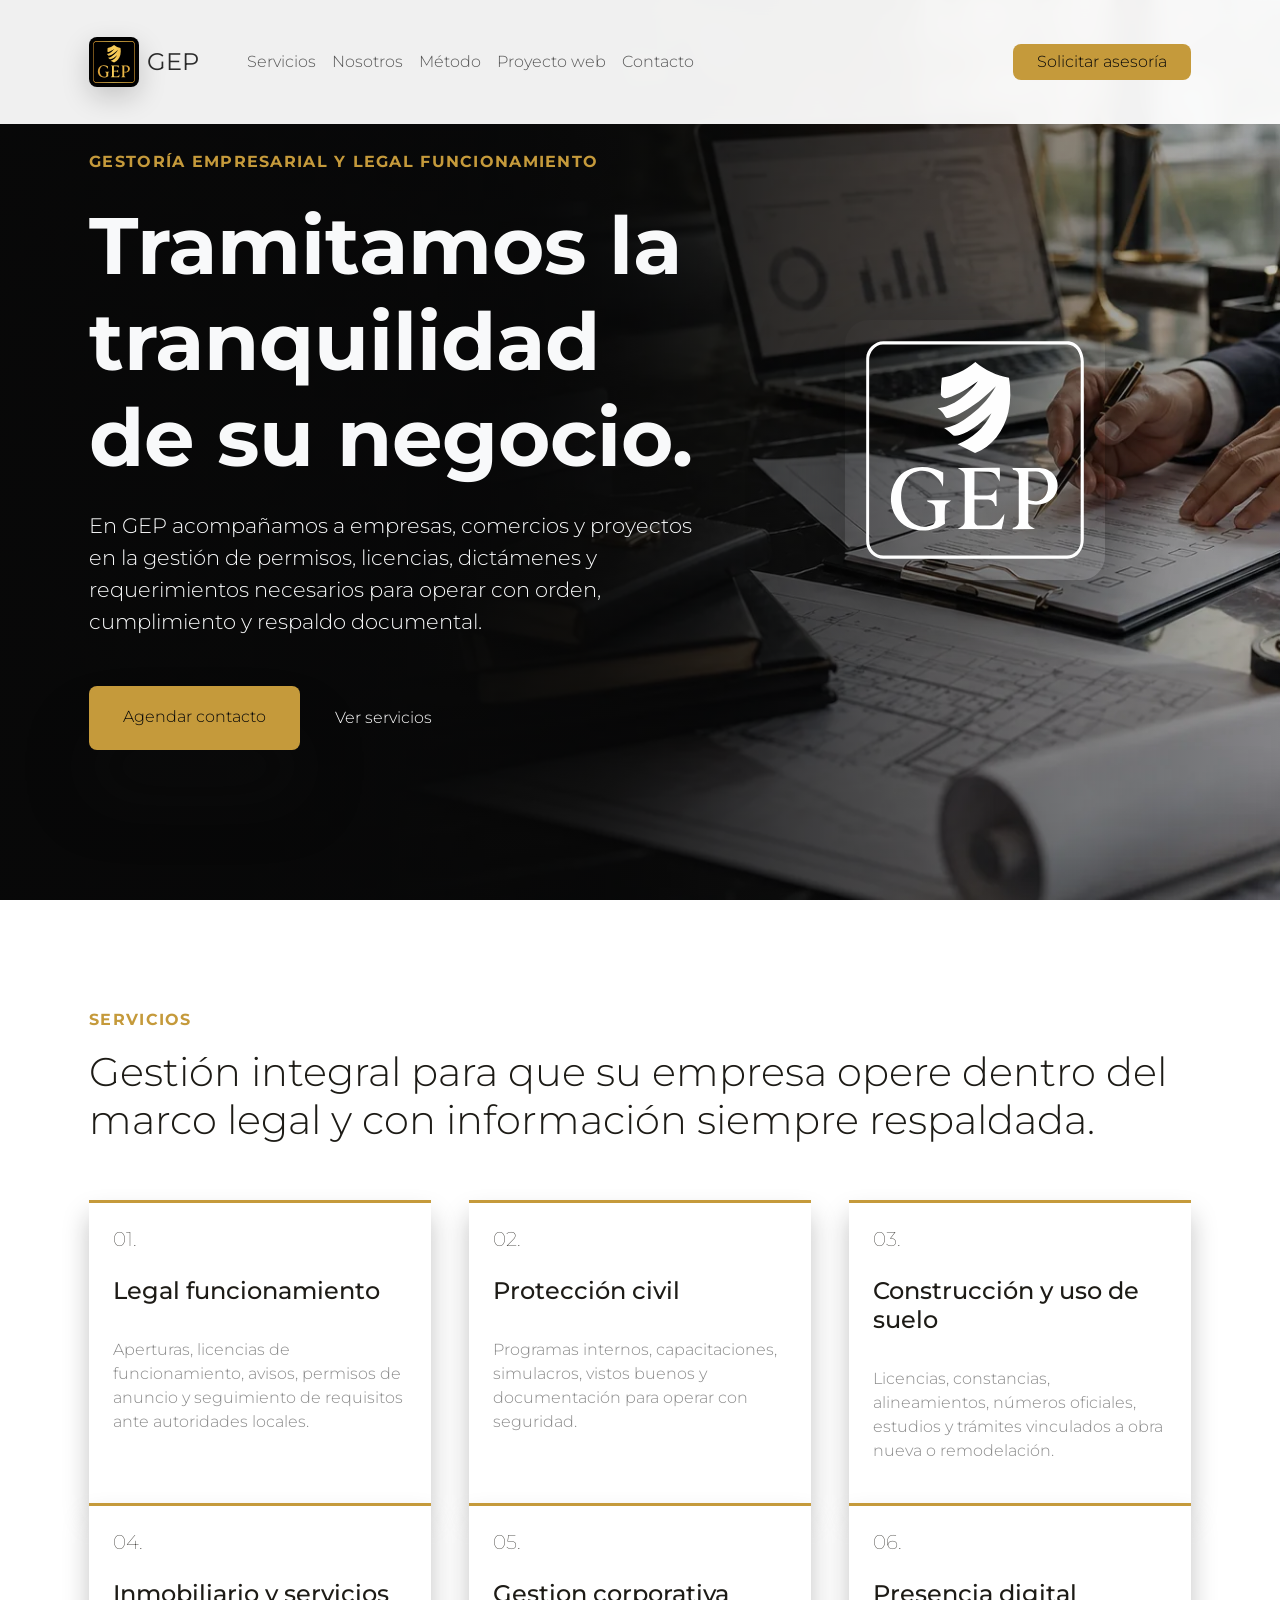
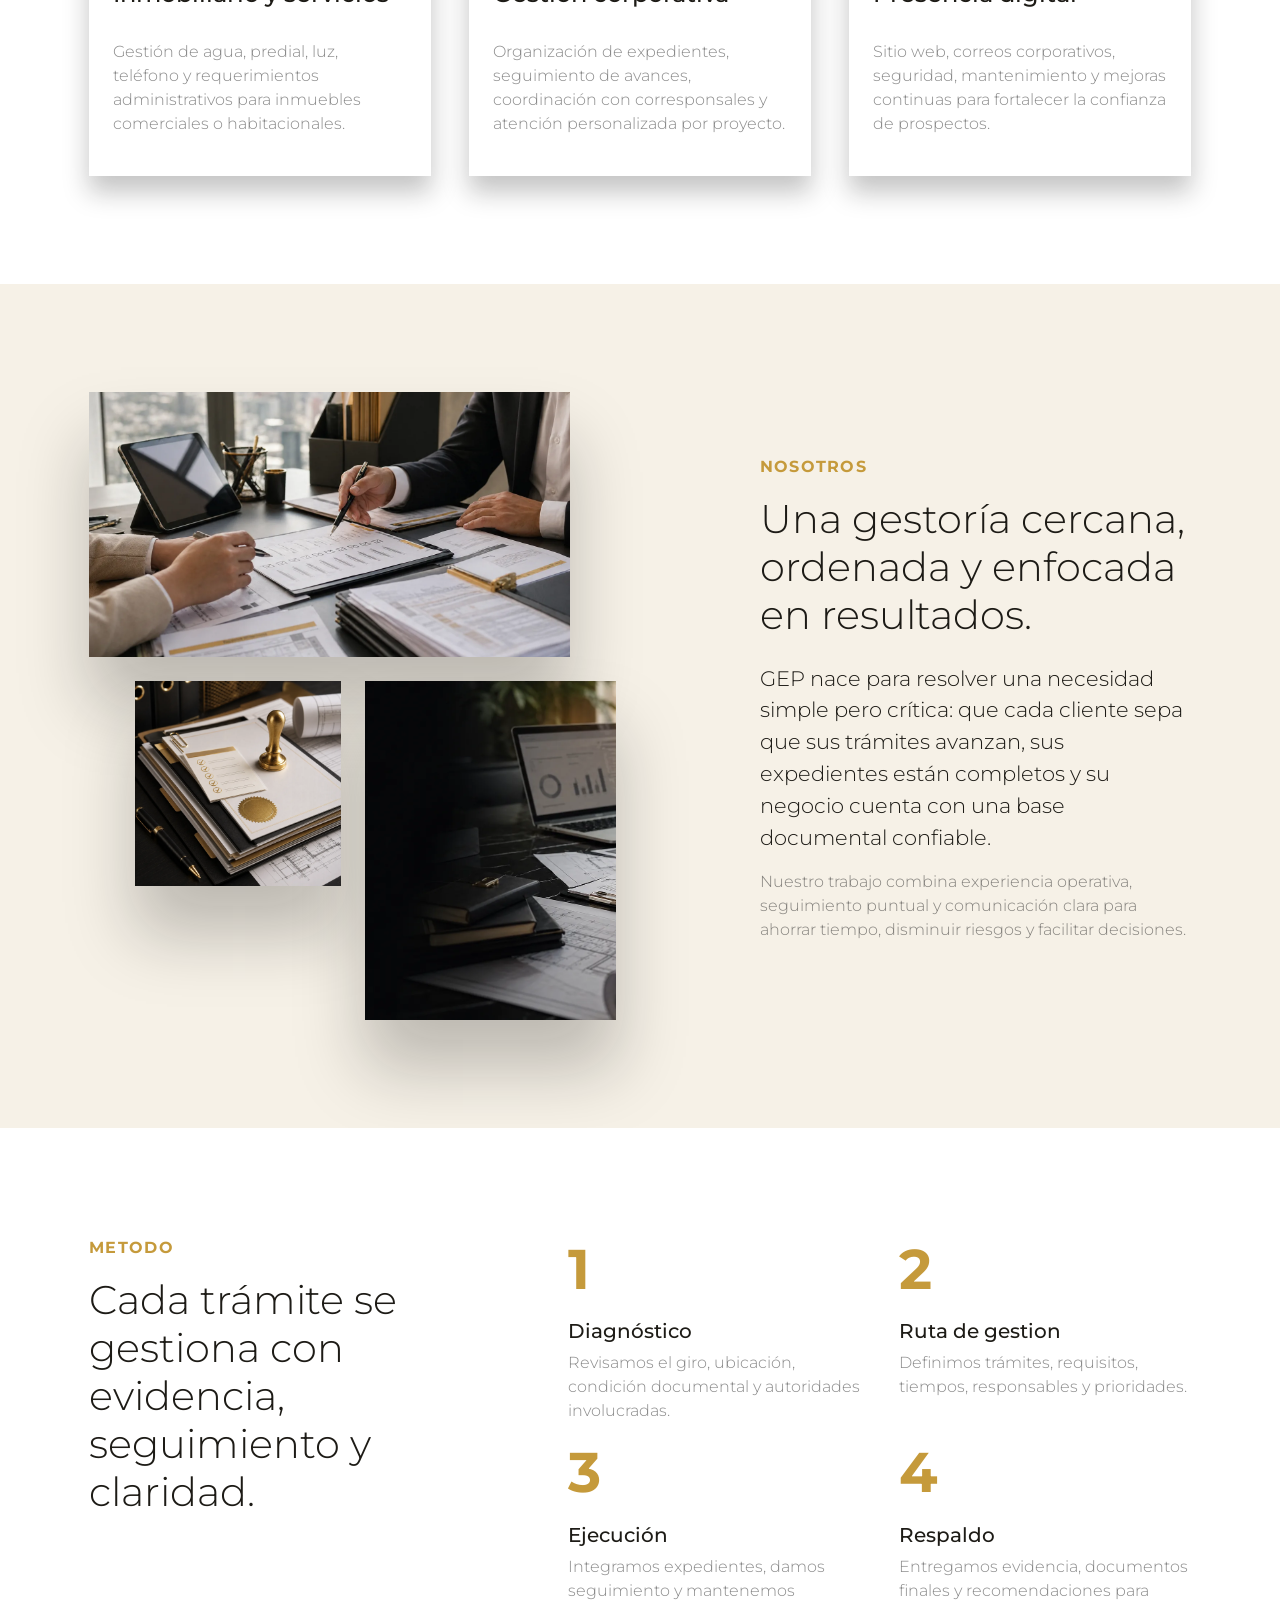
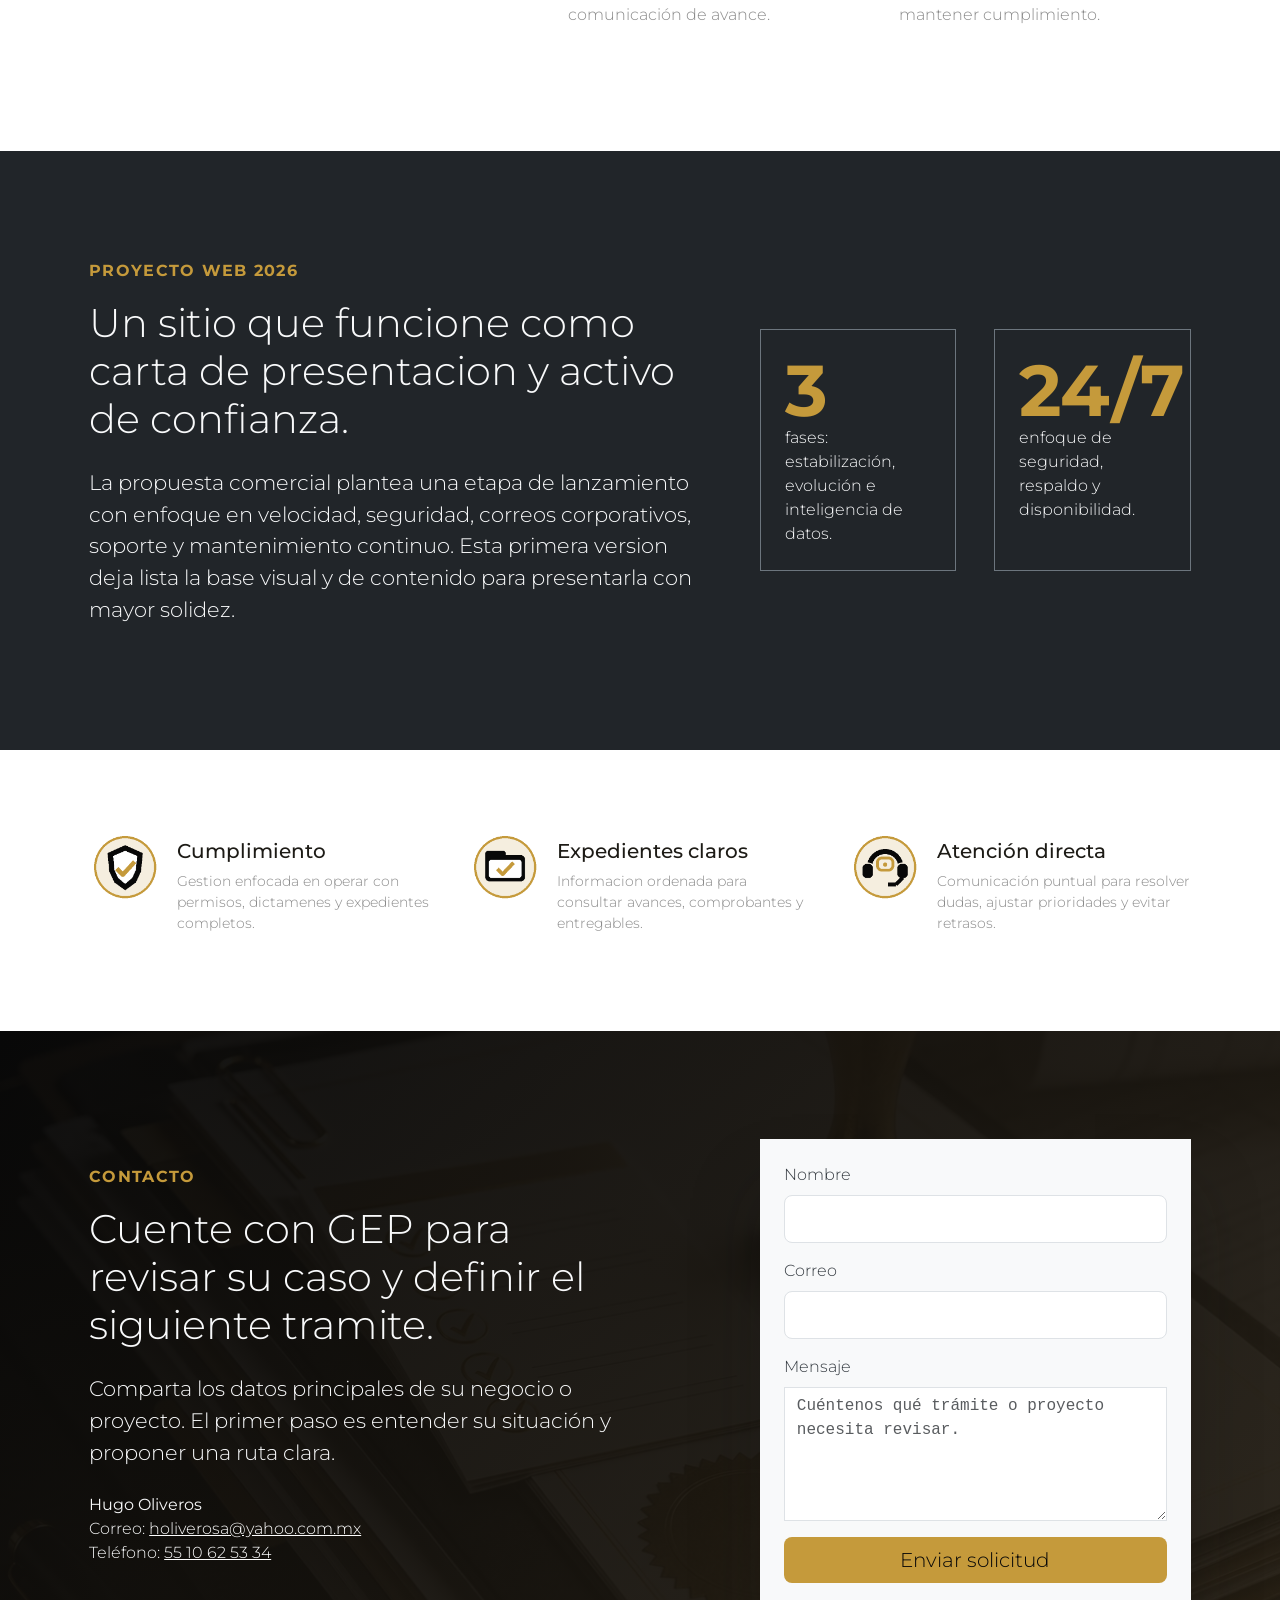
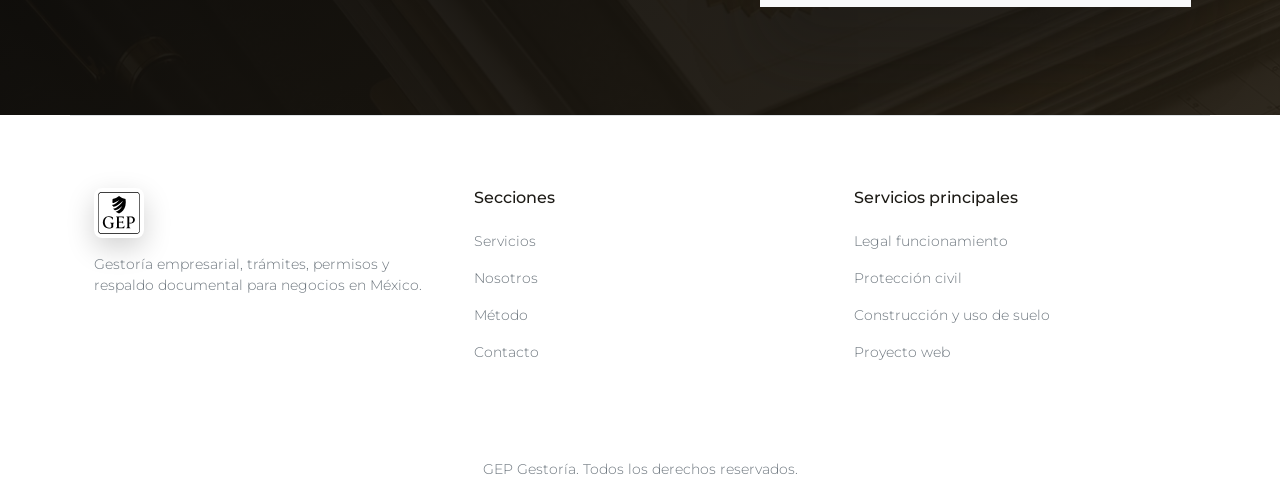
==== index.html @ 8f2b0ad1 "Update index.html" ====
<!doctype html>
<html class="h-100" lang="es-MX">
    <head>
        <meta charset="utf-8">
        <meta name="viewport" content="width=device-width,initial-scale=1,shrink-to-fit=no">
        <meta name="description" content="GEP Gestoría: asesoría y gestión de trámites para negocios, construcción, protección civil y legal funcionamiento en México.">
        <link rel="apple-touch-icon" sizes="180x180" href="img/apple-touch-icon.png">
        <link rel="icon" type="image/png" sizes="32x32" href="img/favicon-32x32.png">
        <link rel="icon" type="image/png" sizes="16x16" href="img/favicon-16x16.png">
        <meta name="author" content="GEP Gestoría">
        <meta name="HandheldFriendly" content="true">
        <title>GEP Gestoría | Trámites, permisos y legal funcionamiento</title>
        <link rel="preconnect" href="https://fonts.googleapis.com">
        <link rel="preconnect" href="https://fonts.gstatic.com" crossorigin>
        <link href="https://fonts.googleapis.com/css2?family=Montserrat:wght@300;500;600;700;800&display=swap" rel="stylesheet">
        <link rel="stylesheet" href="css/theme.min.css">
        <style>@font-face { font-family: 'Inter'; font-style: normal; font-weight: 300; font-display: swap; src: local(''),
             url('./fonts/inter-v12-latin-300.woff2') format('woff2'),
             url('./fonts/inter-v12-latin-300.woff') format('woff'); } @font-face { font-family: 'Inter'; font-style: normal; font-weight: 500; font-display: swap; src: local(''),
             url('./fonts/inter-v12-latin-500.woff2') format('woff2'),
             url('./fonts/inter-v12-latin-500.woff') format('woff'); } @font-face { font-family: 'Inter'; font-style: normal; font-weight: 700; font-display: swap; src: local(''),
             url('./fonts/inter-v12-latin-700.woff2') format('woff2'),
             url('./fonts/inter-v12-latin-700.woff') format('woff'); } :root { --gep-gold: #c59a3b; --gep-gold-soft: #ead39a; --gep-black: #080808; --gep-ink: #1d1b16; --gep-warm: #f6f1e7; } body { font-family: 'Montserrat', 'Inter', Arial, sans-serif; color: var(--gep-ink); } .navbar { background: rgba(255, 255, 255, .94); backdrop-filter: blur(12px); } .brand-mark { width: 50px; height: 50px; object-fit: contain; border-radius: 8px; box-shadow: 0 10px 28px rgba(0, 0, 0, .18); background-color: #000000; } .hero { min-height: 100vh; background: linear-gradient(90deg, rgba(8, 8, 8, .94) 0%, rgba(8, 8, 8, .78) 46%, rgba(8, 8, 8, .22) 100%),
          url('img/gep-hero-consultoria.webp') center/cover no-repeat; } .hero-logo { width: min(260px, 70vw); border-radius: 24px; box-shadow: 0 30px 90px rgba(0, 0, 0, .45); } .text-gold { color: var(--gep-gold); } .bg-gold { background: var(--gep-gold); } .bg-warm { background: var(--gep-warm); } .btn-gep { background: var(--gep-gold); color: #080808; border: 0; } .btn { border-radius: 8px; } .btn-gep:hover, .btn-gep:focus { background: #b58a2f; color: #080808; } .section-kicker { color: var(--gep-gold); font-weight: 700; letter-spacing: .08em; text-transform: uppercase; } .service-card { min-height: 100%; border-top: 3px solid var(--gep-gold); } .metric { font-size: clamp(2.2rem, 6vw, 4.5rem); line-height: 1; } .contact-band { background: linear-gradient(135deg, rgba(8, 8, 8, .96), rgba(35, 29, 19, .94)),
          url('img/gep-expediente-permisos.webp') center/cover no-repeat; } .form-control:focus { border-color: var(--gep-gold); box-shadow: 0 0 0 .25rem rgba(197, 154, 59, .24); } .trust-item { align-items: flex-start; } .feature-icon { width: 72px; height: 72px; flex: 0 0 72px; display: inline-flex; align-items: center; justify-content: center; } .feature-icon-img { width: 72px; height: 72px; object-fit: contain; display: block; } .form-status { display: none; } .form-status.is-visible { display: block; } @media (max-width: 767.98px) { body {  text-align: center; }  .navbar .container {  padding: 0px 23px; }  .navbar-brand {  margin-right: 0;  padding-right: 0 !important; }  .navbar-collapse {  text-align: center;  padding-top: 1rem; }  .navbar-nav {  align-items: center; }  .navbar-collapse .btn {  margin-top: .75rem; }  .hero {  min-height: auto;  padding-top: 5rem;  background-position: 68% center; }  .hero .d-flex, .hero .d-flex.flex-wrap {  justify-content: center; }  .hero-logo {  width: min(210px, 62vw); }  .section-kicker {  letter-spacing: .05em; }  .row.d-flex.justify-content-end {  justify-content: center !important; }  .service-card {  text-align: center;  padding: 2rem !important; }  #nosotros .float-end {  float: none !important; }  #metodo .display-4, .metric {  margin-left: auto;  margin-right: auto; }  .trust-item {  flex-direction: column;  align-items: center;  text-align: center;  padding: 1.5rem 1rem; }  .feature-icon {  margin: 0 0 1rem 0 !important;  width: 88px;  height: 88px;  flex-basis: 88px; }  .feature-icon-img {  width: 88px;  height: 88px; }  #contacto form {  text-align: left; }  footer .nav {  align-items: center; } }</style>
    </head>
    <body data-bs-spy="scroll" data-bs-target="#navScroll">
        <nav id="navScroll" class="navbar navbar-expand-lg navbar-light fixed-top" tabindex="0">
            <div class="container"><a class="navbar-brand d-flex align-items-center pe-4 fs-4" href="#top" aria-label="Inicio GEP"> <img src="img/Dorado.svg" class="brand-mark me-2" alt="Logotipo GEP"> <span class="fw-bolder">GEP</span> </a>
                <button class="navbar-toggler" type="button" data-bs-toggle="collapse" data-bs-target="#navbarSupportedContent" aria-controls="navbarSupportedContent" aria-expanded="false" aria-label="Abrir navegacion"><span class="navbar-toggler-icon"></span>
                </button>
                <div class="collapse navbar-collapse" id="navbarSupportedContent">
                    <ul class="navbar-nav me-auto mb-2 mb-lg-0">
                        <li class="nav-item">
                            <a class="nav-link" href="#servicios">Servicios</a>
                        </li>
                        <li class="nav-item">
                            <a class="nav-link" href="#nosotros">Nosotros</a>
                        </li>
                        <li class="nav-item">
                            <a class="nav-link" href="#metodo">Método</a>
                        </li>
                        <li class="nav-item">
                            <a class="nav-link" href="#web">Proyecto web</a>
                        </li>
                        <li class="nav-item">
                            <a class="nav-link" href="#contacto">Contacto</a>
                        </li>
                    </ul><a href="#contacto" class="btn btn-sm btn-gep px-4">Solicitar asesoría</a>
                </div>
            </div>
        </nav>
        <main>
            <section class="hero w-100 overflow-hidden d-flex align-items-center text-light" id="top">
                <div class="container py-vh-6">
                    <div class="row align-items-center g-5">
                        <div class="col-12 col-lg-7" data-aos="fade-right">
                            <p class="section-kicker mb-4">Gestoría empresarial y legal funcionamiento</p>
                            <h1 class="display-1 fw-bold mb-4">Tramitamos la tranquilidad de su negocio.</h1>
                            <p class="lead text-white-50 mb-5">En GEP acompañamos a empresas, comercios y proyectos en la gestión de permisos, licencias, dictámenes y requerimientos necesarios para operar con orden, cumplimiento y respaldo documental.</p>
                            <div class="d-flex flex-wrap gap-3"><a href="#contacto" class="btn btn-gep btn-xl shadow">Agendar contacto</a><a href="#servicios" class="btn btn-outline-light btn-xl">Ver servicios</a>
                            </div>
                        </div>
                        <div class="col-12 col-lg-5 text-center" data-aos="fade-left">
                            <img src="img/Blanco.svg" class="hero-logo img-fluid" alt="GEP Gestoría">
                        </div>
                    </div>
                </div>
            </section>
            <section class="py-vh-5 w-100 overflow-hidden" id="servicios">
                <div class="container">
                    <div class="row d-flex justify-content-end mb-5">
                        <div class="col-lg-9" data-aos="fade-down">
                            <p class="section-kicker">Servicios</p>
                            <h2 class="display-6">Gestión integral para que su empresa opere dentro del marco legal y con información siempre respaldada.</h2>
                        </div>
                    </div>
                    <div class="row g-4">
                        <div class="col-md-6 col-lg-4" data-aos="fade-up">
                            <div class="service-card p-4 bg-white shadow-sm"><span class="h5 fw-lighter">01.</span>
                                <h3 class="h4 py-4">Legal funcionamiento</h3>
                                <p class="text-black-50">Aperturas, licencias de funcionamiento, avisos, permisos de anuncio y seguimiento de requisitos ante autoridades locales.</p>
                            </div>
                        </div>
                        <div class="col-md-6 col-lg-4" data-aos="fade-up" data-aos-delay="100">
                            <div class="service-card p-4 bg-white shadow-sm"><span class="h5 fw-lighter">02.</span>
                                <h3 class="h4 py-4">Protección civil</h3>
                                <p class="text-black-50">Programas internos, capacitaciones, simulacros, vistos buenos y documentación para operar con seguridad.</p>
                            </div>
                        </div>
                        <div class="col-md-6 col-lg-4" data-aos="fade-up" data-aos-delay="200">
                            <div class="service-card p-4 bg-white shadow-sm"><span class="h5 fw-lighter">03.</span>
                                <h3 class="h4 py-4">Construcción y uso de suelo</h3>
                                <p class="text-black-50">Licencias, constancias, alineamientos, números oficiales, estudios y trámites vinculados a obra nueva o remodelación.</p>
                            </div>
                        </div>
                        <div class="col-md-6 col-lg-4" data-aos="fade-up">
                            <div class="service-card p-4 bg-white shadow-sm"><span class="h5 fw-lighter">04.</span>
                                <h3 class="h4 py-4">Inmobiliario y servicios</h3>
                                <p class="text-black-50">Gestión de agua, predial, luz, teléfono y requerimientos administrativos para inmuebles comerciales o habitacionales.</p>
                            </div>
                        </div>
                        <div class="col-md-6 col-lg-4" data-aos="fade-up" data-aos-delay="100">
                            <div class="service-card p-4 bg-white shadow-sm"><span class="h5 fw-lighter">05.</span>
                                <h3 class="h4 py-4">Gestion corporativa</h3>
                                <p class="text-black-50">Organización de expedientes, seguimiento de avances, coordinación con corresponsales y atención personalizada por proyecto.</p>
                            </div>
                        </div>
                        <div class="col-md-6 col-lg-4" data-aos="fade-up" data-aos-delay="200">
                            <div class="service-card p-4 bg-white shadow-sm"><span class="h5 fw-lighter">06.</span>
                                <h3 class="h4 py-4">Presencia digital</h3>
                                <p class="text-black-50">Sitio web, correos corporativos, seguridad, mantenimiento y mejoras continuas para fortalecer la confianza de prospectos.</p>
                            </div>
                        </div>
                    </div>
                </div>
            </section>
            <section class="py-vh-5 bg-warm w-100 overflow-hidden" id="nosotros">
                <div class="container">
                    <div class="row d-flex justify-content-between align-items-center g-5">
                        <div class="col-lg-6">
                            <div class="row gx-4 d-flex">
                                <div class="col-md-11">
                                    <div class="shadow ratio ratio-16x9 rounded bg-cover bp-center align-self-end" data-aos="fade-right" style="background-image: url(img/gep-asesoria-tramites.webp);--bs-aspect-ratio: 55%;"></div>
                                </div>
                                <div class="col-md-5 offset-md-1">
                                    <div class="shadow ratio ratio-1x1 rounded bg-cover mt-4 bp-center float-end" data-aos="fade-up" style="background-image: url(img/gep-expediente-permisos.webp);"></div>
                                </div>
                                <div class="col-md-6">
                                    <div class="col-12 shadow ratio rounded bg-cover mt-4 bp-center" data-aos="fade-left" style="background-image: url(img/gep-hero-consultoria.webp);--bs-aspect-ratio: 135%;"></div>
                                </div>
                            </div>
                        </div>
                        <div class="col-lg-5">
                            <p class="section-kicker">Nosotros</p>
                            <h2 class="display-6 mb-4" data-aos="fade-left">Una gestoría cercana, ordenada y enfocada en resultados.</h2>
                            <p class="lead" data-aos="fade-left" data-aos-delay="100">GEP nace para resolver una necesidad simple pero crítica: que cada cliente sepa que sus trámites avanzan, sus expedientes están completos y su negocio cuenta con una base documental confiable.</p>
                            <p class="text-black-50" data-aos="fade-left" data-aos-delay="200">Nuestro trabajo combina experiencia operativa, seguimiento puntual y comunicación clara para ahorrar tiempo, disminuir riesgos y facilitar decisiones.</p>
                        </div>
                    </div>
                </div>
            </section>
            <section class="py-vh-5 w-100 overflow-hidden" id="metodo">
                <div class="container">
                    <div class="row d-flex justify-content-between align-items-start g-5">
                        <div class="col-lg-5">
                            <p class="section-kicker">Metodo</p>
                            <h2 class="display-6 mb-4" data-aos="fade-right">Cada trámite se gestiona con evidencia, seguimiento y claridad.</h2>
                        </div>
                        <div class="col-lg-7">
                            <div class="row g-4">
                                <div class="col-md-6" data-aos="fade-up">
                                    <div class="display-4 fw-bold text-gold">1</div>
                                    <h3 class="h5 mt-3">Diagnóstico</h3>
                                    <p class="text-black-50">Revisamos el giro, ubicación, condición documental y autoridades involucradas.</p>
                                </div>
                                <div class="col-md-6" data-aos="fade-up" data-aos-delay="100">
                                    <div class="display-4 fw-bold text-gold">2</div>
                                    <h3 class="h5 mt-3">Ruta de gestion</h3>
                                    <p class="text-black-50">Definimos trámites, requisitos, tiempos, responsables y prioridades.</p>
                                </div>
                                <div class="col-md-6" data-aos="fade-up">
                                    <div class="display-4 fw-bold text-gold">3</div>
                                    <h3 class="h5 mt-3">Ejecución</h3>
                                    <p class="text-black-50">Integramos expedientes, damos seguimiento y mantenemos comunicación de avance.</p>
                                </div>
                                <div class="col-md-6" data-aos="fade-up" data-aos-delay="100">
                                    <div class="display-4 fw-bold text-gold">4</div>
                                    <h3 class="h5 mt-3">Respaldo</h3>
                                    <p class="text-black-50">Entregamos evidencia, documentos finales y recomendaciones para mantener cumplimiento.</p>
                                </div>
                            </div>
                        </div>
                    </div>
                </div>
            </section>
            <section class="py-vh-5 bg-gray-900 text-light w-100 overflow-hidden" id="web">
                <div class="container">
                    <div class="row align-items-center g-5">
                        <div class="col-lg-7" data-aos="fade-right">
                            <p class="section-kicker">Proyecto web 2026</p>
                            <h2 class="display-6 mb-4">Un sitio que funcione como carta de presentacion y activo de confianza.</h2>
                            <p class="lead text-white-50">La propuesta comercial plantea una etapa de lanzamiento con enfoque en velocidad, seguridad, correos corporativos, soporte y mantenimiento continuo. Esta primera version deja lista la base visual y de contenido para presentarla con mayor solidez.</p>
                        </div>
                        <div class="col-lg-5" data-aos="fade-left">
                            <div class="row g-3">
                                <div class="col-6">
                                    <div class="p-4 border border-secondary h-100">
                                        <div class="metric fw-bold text-gold">3</div>
                                        <p class="mb-0 text-white-50">fases: estabilización, evolución e inteligencia de datos.</p>
                                    </div>
                                </div>
                                <div class="col-6">
                                    <div class="p-4 border border-secondary h-100">
                                        <div class="metric fw-bold text-gold">24/7</div>
                                        <p class="mb-0 text-white-50">enfoque de seguridad, respaldo y disponibilidad.</p>
                                    </div>
                                </div>
                            </div>
                        </div>
                    </div>
                </div>
            </section>
            <section class="small py-vh-4 w-100 overflow-hidden">
                <div class="container">
                    <div class="row g-4">
                        <div class="col-md-6 col-lg-4" data-aos="fade-up">
                            <div class="d-flex trust-item">
                                <div class="feature-icon me-3 text-gold">
                                    <img src="img/icon-cumplimiento.png" class="feature-icon-img" alt="Icono de cumplimiento">
                                </div>
                                <div>
                                    <h3 class="h5 my-2">Cumplimiento</h3>
                                    <p class="text-black-50">Gestion enfocada en operar con permisos, dictamenes y expedientes completos.</p>
                                </div>
                            </div>
                        </div>
                        <div class="col-md-6 col-lg-4" data-aos="fade-up" data-aos-delay="100">
                            <div class="d-flex trust-item">
                                <div class="feature-icon me-3 text-gold">
                                    <img src="img/icon-expedientes.png" class="feature-icon-img" alt="Icono de expedientes claros">
                                </div>
                                <div>
                                    <h3 class="h5 my-2">Expedientes claros</h3>
                                    <p class="text-black-50">Informacion ordenada para consultar avances, comprobantes y entregables.</p>
                                </div>
                            </div>
                        </div>
                        <div class="col-md-6 col-lg-4" data-aos="fade-up" data-aos-delay="200">
                            <div class="d-flex trust-item">
                                <div class="feature-icon me-3 text-gold">
                                    <img src="img/icon-atencion.png" class="feature-icon-img" alt="Icono de atención directa">
                                </div>
                                <div>
                                    <h3 class="h5 my-2">Atención directa</h3>
                                    <p class="text-black-50">Comunicación puntual para resolver dudas, ajustar prioridades y evitar retrasos.</p>
                                </div>
                            </div>
                        </div>
                    </div>
                </div>
            </section>
            <section class="contact-band py-vh-5 text-light w-100 overflow-hidden" id="contacto">
                <div class="container">
                    <div class="row d-flex justify-content-between align-items-center g-5">
                        <div class="col-lg-6" data-aos="fade-right">
                            <p class="section-kicker">Contacto</p>
                            <h2 class="display-6 mb-4">Cuente con GEP para revisar su caso y definir el siguiente tramite.</h2>
                            <p class="lead text-white-50 mb-4">Comparta los datos principales de su negocio o proyecto. El primer paso es entender su situación y proponer una ruta clara.</p>
                            <address class="text-white-50"> <strong class="text-light">Hugo Oliveros</strong><br>
                Correo: <a class="link-light" href="mailto:holiverosa@yahoo.com.mx">holiverosa@yahoo.com.mx</a><br>
                Teléfono: <a class="link-light" href="tel:+525510625334">55 10 62 53 34</a> </address>
                        </div>
                        <div class="col-lg-5" data-aos="fade-left">
                            <form action="contact.php" method="post" accept-charset="UTF-8" class="bg-light text-dark p-4 p-md-5 shadow">
                                <p class="form-status alert alert-success" id="mensaje-enviado" aria-live="polite">Gracias. Su solicitud fue enviada correctamente.</p>
                                <div class="mb-3">
                                    <label for="nombre" class="form-label">Nombre</label>
                                    <input type="text" class="form-control form-control-lg" id="nombre" name="Nombre" required>
                                </div>
                                <div class="mb-3">
                                    <label for="correo" class="form-label">Correo</label>
                                    <input type="email" class="form-control form-control-lg" id="correo" name="Correo" required>
                                </div>
                                <div class="mb-3">
                                    <label for="mensaje" class="form-label">Mensaje</label>
                                    <textarea class="form-control" id="mensaje" name="Mensaje" rows="5" placeholder="Cuéntenos qué trámite o proyecto necesita revisar." required></textarea>
                                </div>
                                <button type="submit" class="btn btn-gep btn-lg w-100">Enviar solicitud</button>
                            </form>
                        </div>
                    </div>
                </div>
            </section>
        </main>
        <footer>
            <div class="container small border-top">
                <div class="row py-5 d-flex justify-content-between">
                    <div class="col-12 col-lg-4 p-4">
                        <img src="img/Negro.svg" class="brand-mark mb-3" alt="Logotipo GEP" style="background-color: #ffffff;">
                        <p class="text-secondary mb-0">Gestoría empresarial, trámites, permisos y respaldo documental para negocios en México.</p>
                    </div>
                    <div class="col-12 col-lg-4 p-4">
                        <h3 class="h6 mb-3">Secciones</h3>
                        <ul class="nav flex-column">
                            <li class="nav-item">
                                <a class="nav-link link-secondary ps-0" href="#servicios">Servicios</a>
                            </li>
                            <li class="nav-item">
                                <a class="nav-link link-secondary ps-0" href="#nosotros">Nosotros</a>
                            </li>
                            <li class="nav-item">
                                <a class="nav-link link-secondary ps-0" href="#metodo">Método</a>
                            </li>
                            <li class="nav-item">
                                <a class="nav-link link-secondary ps-0" href="#contacto">Contacto</a>
                            </li>
                        </ul>
                    </div>
                    <div class="col-12 col-lg-4 p-4">
                        <h3 class="h6 mb-3">Servicios principales</h3>
                        <ul class="nav flex-column">
                            <li class="nav-item">
                                <a class="nav-link link-secondary ps-0" href="#servicios">Legal funcionamiento</a>
                            </li>
                            <li class="nav-item">
                                <a class="nav-link link-secondary ps-0" href="#servicios">Protección civil</a>
                            </li>
                            <li class="nav-item">
                                <a class="nav-link link-secondary ps-0" href="#servicios">Construcción y uso de suelo</a>
                            </li>
                            <li class="nav-item">
                                <a class="nav-link link-secondary ps-0" href="#web">Proyecto web</a>
                            </li>
                        </ul>
                    </div>
                </div>
            </div>
            <div class="container text-center py-3 small text-secondary">GEP Gestoría. Todos los derechos reservados.</div>
        </footer>
        <script src="js/bootstrap.bundle.min.js"></script>
        <script src="js/aos.js"></script>
        <script>
      AOS.init({
        duration: 800,
        once: true
      });
    </script>
        <script>
      const params = new URLSearchParams(window.location.search);
      const status = params.get('status');
      const statusBox = document.querySelector('.form-status');

      if (statusBox && status === 'ok') {
        statusBox.textContent = 'Gracias. Su solicitud fue enviada correctamente.';
        statusBox.classList.remove('alert-danger');
        statusBox.classList.add('alert-success', 'is-visible');
      }

      if (statusBox && status === 'error') {
        statusBox.textContent = 'No se pudo enviar la solicitud. Revise sus datos o intente de nuevo.';
        statusBox.classList.remove('alert-success');
        statusBox.classList.add('alert-danger', 'is-visible');
      }
    </script>
        <script>
      let scrollpos = window.scrollY;
      const header = document.querySelector(".navbar");
      const header_height = header.offsetHeight;

      const add_class_on_scroll = () => header.classList.add("scrolled", "shadow-sm");
      const remove_class_on_scroll = () => header.classList.remove("scrolled", "shadow-sm");

      window.addEventListener('scroll', function() {
        scrollpos = window.scrollY;

        if (scrollpos >= header_height) { add_class_on_scroll(); }
        else { remove_class_on_scroll(); }
      });
    </script>
    </body>
</html>
---- css/theme.min.css ----
@charset "UTF-8";

/* !
 * Bootstrap  v5.3.8 (https://getbootstrap.com/)
 * Copyright 2011-2025 The Bootstrap Authors
 * Licensed under MIT (https://github.com/twbs/bootstrap/blob/main/LICENSE) */
:root {
    --bs-blue: #1717e5;
    --bs-indigo: #6610f2;
    --bs-purple: #6f42c1;
    --bs-pink: #d63384;
    --bs-red: #dc3545;
    --bs-orange: #fd7e14;
    --bs-yellow: #ffc107;
    --bs-green: #198754;
    --bs-teal: #20c997;
    --bs-cyan: #0dcaf0;
    --bs-white: #fff;
    --bs-gray: #6c757d;
    --bs-gray-dark: #343a40;
    --bs-gray-100: #f8f9fa;
    --bs-gray-200: #e9ecef;
    --bs-gray-300: #dee2e6;
    --bs-gray-400: #ced4da;
    --bs-gray-500: #adb5bd;
    --bs-gray-600: #6c757d;
    --bs-gray-700: #495057;
    --bs-gray-800: #343a40;
    --bs-gray-900: #212529;
    --bs-primary: #151515;
    --bs-secondary: #6c757d;
    --bs-success: #198754;
    --bs-info: #0dcaf0;
    --bs-warning: #fd7e14;
    --bs-danger: #dc3545;
    --bs-light: #f8f9fa;
    --bs-dark: #343a40;
    --bs-primary-rgb: 21,21,21;
    --bs-secondary-rgb: 108,117,125;
    --bs-success-rgb: 25,135,84;
    --bs-info-rgb: 13,202,240;
    --bs-warning-rgb: 253,126,20;
    --bs-danger-rgb: 220,53,69;
    --bs-light-rgb: 248,249,250;
    --bs-dark-rgb: 52,58,64;
    --bs-primary-text-emphasis: rgb(8.4, 8.4, 8.4);
    --bs-secondary-text-emphasis: rgb(43.2, 46.8, 50);
    --bs-success-text-emphasis: rgb(10, 54, 33.6);
    --bs-info-text-emphasis: rgb(5.2, 80.8, 96);
    --bs-warning-text-emphasis: rgb(101.2, 50.4, 8);
    --bs-danger-text-emphasis: rgb(88, 21.2, 27.6);
    --bs-light-text-emphasis: #495057;
    --bs-dark-text-emphasis: #495057;
    --bs-primary-bg-subtle: rgb(208.2, 208.2, 208.2);
    --bs-secondary-bg-subtle: rgb(225.6, 227.4, 229);
    --bs-success-bg-subtle: rgb(209, 231, 220.8);
    --bs-info-bg-subtle: rgb(206.6, 244.4, 252);
    --bs-warning-bg-subtle: rgb(254.6, 229.2, 208);
    --bs-danger-bg-subtle: rgb(248, 214.6, 217.8);
    --bs-light-bg-subtle: rgb(251.5, 252, 252.5);
    --bs-dark-bg-subtle: #ced4da;
    --bs-primary-border-subtle: rgb(161.4, 161.4, 161.4);
    --bs-secondary-border-subtle: rgb(196.2, 199.8, 203);
    --bs-success-border-subtle: rgb(163, 207, 186.6);
    --bs-info-border-subtle: rgb(158.2, 233.8, 249);
    --bs-warning-border-subtle: rgb(254.2, 203.4, 161);
    --bs-danger-border-subtle: rgb(241, 174.2, 180.6);
    --bs-light-border-subtle: #e9ecef;
    --bs-dark-border-subtle: #adb5bd;
    --bs-white-rgb: 255,255,255;
    --bs-black-rgb: 21,21,21;
    --bs-font-sans-serif: "Inter",system-ui,-apple-system,"Segoe UI",Roboto,"Helvetica Neue",Arial,"Noto Sans",sans-serif,"Apple Color Emoji","Segoe UI Emoji","Segoe UI Symbol","Noto Color Emoji";
    --bs-font-monospace: SFMono-Regular,Menlo,Monaco,Consolas,"Liberation Mono","Courier New",monospace;
    --bs-gradient: linear-gradient(180deg, rgba(255, 255, 255, 0.15), rgba(255, 255, 255, 0));
    --bs-body-font-family: var(--bs-font-sans-serif);
    --bs-body-font-size: 1rem;
    --bs-body-font-weight: 300;
    --bs-body-line-height: 1.5;
    --bs-body-color: #212529;
    --bs-body-color-rgb: 33,37,41;
    --bs-body-bg: #fff;
    --bs-body-bg-rgb: 255,255,255;
    --bs-emphasis-color: #151515;
    --bs-emphasis-color-rgb: 21,21,21;
    --bs-secondary-color: rgba(33, 37, 41, 0.75);
    --bs-secondary-color-rgb: 33,37,41;
    --bs-secondary-bg: #e9ecef;
    --bs-secondary-bg-rgb: 233,236,239;
    --bs-tertiary-color: rgba(33, 37, 41, 0.5);
    --bs-tertiary-color-rgb: 33,37,41;
    --bs-tertiary-bg: #f8f9fa;
    --bs-tertiary-bg-rgb: 248,249,250;
    --bs-heading-color: inherit;
    --bs-link-color: #151515;
    --bs-link-color-rgb: 21,21,21;
    --bs-link-decoration: underline;
    --bs-link-hover-color: rgb(16.8, 16.8, 16.8);
    --bs-link-hover-color-rgb: 17,17,17;
    --bs-code-color: #d63384;
    --bs-highlight-color: #212529;
    --bs-highlight-bg: rgb(255, 242.6, 205.4);
    --bs-border-width: 1px;
    --bs-border-style: solid;
    --bs-border-color: #dee2e6;
    --bs-border-color-translucent: rgba(21, 21, 21, 0.175);
    --bs-border-radius: 0px;
    --bs-border-radius-sm: 0.25rem;
    --bs-border-radius-lg: 0.5rem;
    --bs-border-radius-xl: 1rem;
    --bs-border-radius-xxl: 2rem;
    --bs-border-radius-2xl: var(--bs-border-radius-xxl);
    --bs-border-radius-pill: 50rem;
    --bs-box-shadow: 0 3rem 4rem rgba(21, 21, 21, 0.25);
    --bs-box-shadow-sm: 0 1rem 1.5rem rgba(21, 21, 21, 0.25);
    --bs-box-shadow-lg: 0 4rem 6rem rgba(21, 21, 21, 0.25);
    --bs-box-shadow-inset: inset 0 1px 2px rgba(21, 21, 21, 0.075);
    --bs-focus-ring-width: 0.25rem;
    --bs-focus-ring-opacity: 0.25;
    --bs-focus-ring-color: rgba(21, 21, 21, 0.25);
    --bs-form-valid-color: #198754;
    --bs-form-valid-border-color: #198754;
    --bs-form-invalid-color: #dc3545;
    --bs-form-invalid-border-color: #dc3545;
}

*,
::after,
::before {
    box-sizing: border-box;
}

@media (prefers-reduced-motion:no-preference){
    :root {
        scroll-behavior: smooth;
    }
}

body {
    margin: 0;
    font-family: var(--bs-body-font-family);
    font-size: var(--bs-body-font-size);
    font-weight: var(--bs-body-font-weight);
    line-height: var(--bs-body-line-height);
    color: var(--bs-body-color);
    text-align: var(--bs-body-text-align);
    background-color: var(--bs-body-bg);
    -webkit-text-size-adjust: 100%;
    -webkit-tap-highlight-color: rgba(21,21,21,0);
}

hr {
    margin: 1rem 0;
    color: inherit;
    border: 0;
    border-top: var(--bs-border-width) solid;
    opacity: .25;
}

.h1,
.h2,
.h3,
.h4,
.h5,
.h6,
h1,
h2,
h3,
h4,
h5,
h6 {
    margin-top: 0;
    margin-bottom: .5rem;
    font-weight: 500;
    line-height: 1.2;
    color: var(--bs-heading-color);
}

.h1,
h1 {
    font-size: calc(1.375rem + 1.5vw);
}

@media (min-width:1200px){
    .h1,
    h1 {
        font-size: 2.5rem;
    }
}

.h2,
h2 {
    font-size: calc(1.325rem + .9vw);
}

@media (min-width:1200px){
    .h2,
    h2 {
        font-size: 2rem;
    }
}

.h3,
h3 {
    font-size: calc(1.3rem + .6vw);
}

@media (min-width:1200px){
    .h3,
    h3 {
        font-size: 1.75rem;
    }
}

.h4,
h4 {
    font-size: calc(1.275rem + .3vw);
}

@media (min-width:1200px){
    .h4,
    h4 {
        font-size: 1.5rem;
    }
}

.h5,
h5 {
    font-size: 1.25rem;
}

.h6,
h6 {
    font-size: 1rem;
}

p {
    margin-top: 0;
    margin-bottom: 1rem;
}

abbr[title] {
    text-decoration: underline dotted;
    cursor: help;
    text-decoration-skip-ink: none;
}

address {
    margin-bottom: 1rem;
    font-style: normal;
    line-height: inherit;
}

ul {
    padding-left: 2rem;
}

ul {
    margin-top: 0;
    margin-bottom: 1rem;
}

ul ul {
    margin-bottom: 0;
}

blockquote {
    margin: 0 0 1rem;
}

b,
strong {
    font-weight: bolder;
}

.small,
small {
    font-size: .875em;
}

.mark,
mark {
    padding: .1875em;
    color: var(--bs-highlight-color);
    background-color: var(--bs-highlight-bg);
}

a {
    color: #ffffff;
    text-decoration: underline;
}

a:hover {
    --bs-link-color-rgb: var(--bs-link-hover-color-rgb);
}

a:not([href]):not([class]),
a:not([href]):not([class]):hover {
    color: inherit;
    text-decoration: none;
}

code {
    font-family: var(--bs-font-monospace);
    font-size: 1em;
}

code {
    font-size: .875em;
    color: var(--bs-code-color);
    word-wrap: break-word;
}

a>code {
    color: inherit;
}

figure {
    margin: 0 0 1rem;
}

img,
svg {
    vertical-align: middle;
}

label {
    display: inline-block;
}

button {
    border-radius: 0;
}

button:focus:not(:focus-visible) {
    outline: 0;
}

button,
input {
    margin: 0;
    font-family: inherit;
    font-size: inherit;
    line-height: inherit;
}

button {
    text-transform: none;
}

[type=button],
[type=submit],
button {
    -webkit-appearance: button;
}

[type=button]:not(:disabled),
[type=submit]:not(:disabled),
button:not(:disabled) {
    cursor: pointer;
}

::-moz-focus-inner {
    padding: 0;
    border-style: none;
}

::-webkit-datetime-edit-day-field,
::-webkit-datetime-edit-fields-wrapper,
::-webkit-datetime-edit-hour-field,
::-webkit-datetime-edit-minute,
::-webkit-datetime-edit-month-field,
::-webkit-datetime-edit-text,
::-webkit-datetime-edit-year-field {
    padding: 0;
}

::-webkit-inner-spin-button {
    height: auto;
}

::-webkit-search-decoration {
    -webkit-appearance: none;
}

::-webkit-color-swatch-wrapper {
    padding: 0;
}

::file-selector-button {
    font: inherit;
    -webkit-appearance: button;
}

[hidden] {
    display: none!important;
}

.lead {
    font-size: calc(1.258rem + .096vw);
}

@media (min-width:1200px){
    .lead {
        font-size: 1.33rem;
    }
}

.lead {
    font-weight: 300;
}

.display-1 {
    font-weight: 300;
    line-height: 1.2;
    font-size: calc(1.625rem + 4.5vw);
}

@media (min-width:1200px){
    .display-1 {
        font-size: 5rem;
    }
}

.display-2 {
    font-weight: 300;
    line-height: 1.2;
    font-size: calc(1.575rem + 3.9vw);
}

@media (min-width:1200px){
    .display-2 {
        font-size: 4.5rem;
    }
}

.display-3 {
    font-weight: 300;
    line-height: 1.2;
    font-size: calc(1.525rem + 3.3vw);
}

@media (min-width:1200px){
    .display-3 {
        font-size: 4rem;
    }
}

.display-4 {
    font-weight: 300;
    line-height: 1.2;
    font-size: calc(1.475rem + 2.7vw);
}

@media (min-width:1200px){
    .display-4 {
        font-size: 3.5rem;
    }
}

.display-5 {
    font-weight: 300;
    line-height: 1.2;
    font-size: calc(1.425rem + 2.1vw);
}

@media (min-width:1200px){
    .display-5 {
        font-size: 3rem;
    }
}

.display-6 {
    font-weight: 300;
    line-height: 1.2;
    font-size: calc(1.375rem + 1.5vw);
}

@media (min-width:1200px){
    .display-6 {
        font-size: 2.5rem;
    }
}

.list-unstyled {
    padding-left: 0;
    list-style: none;
}

.blockquote {
    margin-bottom: 1rem;
    font-size: 1.25rem;
}

.blockquote>:last-child {
    margin-bottom: 0;
}

.blockquote-footer {
    margin-top: -1rem;
    margin-bottom: 1rem;
    font-size: .875em;
    color: #6c757d;
}

.blockquote-footer::before {
    content: "— ";
}

.img-fluid {
    max-width: 100%;
    height: auto;
}

.figure {
    display: inline-block;
}

.container,
.container-fluid {
    --bs-gutter-x: 3vw;
    --bs-gutter-y: 0;
    width: 100%;
    padding-right: calc(var(--bs-gutter-x) * .5);
    padding-left: calc(var(--bs-gutter-x) * .5);
    margin-right: auto;
    margin-left: auto;
}

@media (min-width:576px){
    .container {
        max-width: 540px;
    }
}

@media (min-width:768px){
    .container {
        max-width: 720px;
    }
}

@media (min-width:992px){
    .container {
        max-width: 960px;
    }
}

@media (min-width:1200px){
    .container {
        max-width: 1140px;
    }
}

@media (min-width:1680px){
    .container {
        max-width: 1600px;
    }
}

:root {
    --bs-breakpoint-xs: 0;
    --bs-breakpoint-sm: 576px;
    --bs-breakpoint-md: 768px;
    --bs-breakpoint-lg: 992px;
    --bs-breakpoint-xl: 1200px;
    --bs-breakpoint-xxl: 1680px;
}

.row {
    --bs-gutter-x: 3vw;
    --bs-gutter-y: 0;
    display: flex;
    flex-wrap: wrap;
    margin-top: calc(-1 * var(--bs-gutter-y));
    margin-right: calc(-.5 * var(--bs-gutter-x));
    margin-left: calc(-.5 * var(--bs-gutter-x));
}

.row>* {
    flex-shrink: 0;
    width: 100%;
    max-width: 100%;
    padding-right: calc(var(--bs-gutter-x) * .5);
    padding-left: calc(var(--bs-gutter-x) * .5);
    margin-top: var(--bs-gutter-y);
}

.col {
    flex: 1 0 0;
}

.row-cols-1>* {
    flex: 0 0 auto;
    width: 100%;
}

.col-auto {
    flex: 0 0 auto;
    width: auto;
}

.col-4 {
    flex: 0 0 auto;
    width: 33.33333333%;
}

.col-5 {
    flex: 0 0 auto;
    width: 41.66666667%;
}

.col-6 {
    flex: 0 0 auto;
    width: 50%;
}

.col-7 {
    flex: 0 0 auto;
    width: 58.33333333%;
}

.col-10 {
    flex: 0 0 auto;
    width: 83.33333333%;
}

.col-12 {
    flex: 0 0 auto;
    width: 100%;
}

.g-0,
.gx-0 {
    --bs-gutter-x: 0;
}

.g-0 {
    --bs-gutter-y: 0;
}

.gx-3 {
    --bs-gutter-x: 1rem;
}

.gx-4 {
    --bs-gutter-x: 1.5rem;
}

.g-5,
.gx-5 {
    --bs-gutter-x: 3rem;
}

.g-5 {
    --bs-gutter-y: 3rem;
}

@media (min-width:768px){
    .col-md {
        flex: 1 0 0;
    }

    .row-cols-md-2>* {
        flex: 0 0 auto;
        width: 50%;
    }

    .col-md-auto {
        flex: 0 0 auto;
        width: auto;
    }

    .col-md-2 {
        flex: 0 0 auto;
        width: 16.66666667%;
    }

    .col-md-3 {
        flex: 0 0 auto;
        width: 25%;
    }

    .col-md-4 {
        flex: 0 0 auto;
        width: 33.33333333%;
    }

    .col-md-5 {
        flex: 0 0 auto;
        width: 41.66666667%;
    }

    .col-md-6 {
        flex: 0 0 auto;
        width: 50%;
    }

    .col-md-7 {
        flex: 0 0 auto;
        width: 58.33333333%;
    }

    .col-md-9 {
        flex: 0 0 auto;
        width: 75%;
    }

    .col-md-11 {
        flex: 0 0 auto;
        width: 91.66666667%;
    }

    .offset-md-1 {
        margin-left: 8.33333333%;
    }
}

@media (min-width:992px){
    .col-lg-3 {
        flex: 0 0 auto;
        width: 25%;
    }

    .col-lg-4 {
        flex: 0 0 auto;
        width: 33.33333333%;
    }

    .col-lg-5 {
        flex: 0 0 auto;
        width: 41.66666667%;
    }

    .col-lg-6 {
        flex: 0 0 auto;
        width: 50%;
    }

    .col-lg-7 {
        flex: 0 0 auto;
        width: 58.33333333%;
    }

    .col-lg-8 {
        flex: 0 0 auto;
        width: 66.66666667%;
    }

    .col-lg-10 {
        flex: 0 0 auto;
        width: 83.33333333%;
    }

    .col-lg-11 {
        flex: 0 0 auto;
        width: 91.66666667%;
    }

    .col-lg-12 {
        flex: 0 0 auto;
        width: 100%;
    }

    .offset-lg-1 {
        margin-left: 8.33333333%;
    }
}

@media (min-width:1200px){
    .col-xl-3 {
        flex: 0 0 auto;
        width: 25%;
    }

    .col-xl-4 {
        flex: 0 0 auto;
        width: 33.33333333%;
    }

    .col-xl-6 {
        flex: 0 0 auto;
        width: 50%;
    }

    .col-xl-8 {
        flex: 0 0 auto;
        width: 66.66666667%;
    }

    .col-xl-10 {
        flex: 0 0 auto;
        width: 83.33333333%;
    }

    .offset-xl-2 {
        margin-left: 16.66666667%;
    }
}

.form-label {
    margin-bottom: .5rem;
}

.form-text {
    margin-top: .25rem;
    font-size: .875em;
    color: var(--bs-secondary-color);
}

.form-control {
    display: block;
    width: 100%;
    padding: .375rem .75rem;
    font-size: 1rem;
    font-weight: 300;
    line-height: 1.5;
    color: var(--bs-body-color);
    appearance: none;
    background-color: var(--bs-body-bg);
    background-clip: padding-box;
    border: var(--bs-border-width) solid var(--bs-border-color);
    border-radius: var(--bs-border-radius);
    transition: border-color .15s ease-in-out,box-shadow .15s ease-in-out;
}

@media (prefers-reduced-motion:reduce){
    .form-control {
        transition: none;
    }
}

.form-control:focus {
    color: var(--bs-body-color);
    background-color: var(--bs-body-bg);
    border-color: #8a8a8a;
    outline: 0;
    box-shadow: 0 0 0 .25rem rgba(21,21,21,.25);
}

.form-control::-webkit-date-and-time-value {
    min-width: 85px;
    height: 1.5em;
    margin: 0;
}

.form-control::-webkit-datetime-edit {
    display: block;
    padding: 0;
}

.form-control::placeholder {
    color: var(--bs-secondary-color);
    opacity: 1;
}

.form-control:disabled {
    background-color: var(--bs-secondary-bg);
    opacity: 1;
}

.form-control::file-selector-button {
    padding: .375rem .75rem;
    margin: -.375rem -.75rem;
    margin-inline-end: .75rem;
    color: var(--bs-body-color);
    background-color: var(--bs-tertiary-bg);
    pointer-events: none;
    border-color: inherit;
    border-style: solid;
    border-width: 0;
    border-inline-end-width: var(--bs-border-width);
    border-radius: 0;
    transition: color .15s ease-in-out,background-color .15s ease-in-out,border-color .15s ease-in-out,box-shadow .15s ease-in-out;
}

@media (prefers-reduced-motion:reduce){
    .form-control::file-selector-button {
        transition: none;
    }
}

.form-control:hover:not(:disabled):not([readonly])::file-selector-button {
    background-color: var(--bs-secondary-bg);
}

.form-control-lg {
    min-height: calc(1.5em + 1rem + calc(var(--bs-border-width) * 2));
    padding: .5rem 1rem;
    font-size: 1.25rem;
    border-radius: var(--bs-border-radius-lg);
}

.form-control-lg::file-selector-button {
    padding: .5rem 1rem;
    margin: -.5rem -1rem;
    margin-inline-end: 1rem;
}

.form-check {
    display: block;
    min-height: 1.5rem;
    padding-left: 1.5em;
    margin-bottom: .125rem;
}

.form-check .form-check-input {
    float: left;
    margin-left: -1.5em;
}

.form-check-input {
    --bs-form-check-bg: var(--bs-body-bg);
    flex-shrink: 0;
    width: 1em;
    height: 1em;
    margin-top: .25em;
    vertical-align: top;
    appearance: none;
    background-color: var(--bs-form-check-bg);
    background-image: var(--bs-form-check-bg-image);
    background-repeat: no-repeat;
    background-position: center;
    background-size: contain;
    border: var(--bs-border-width) solid var(--bs-border-color);
    print-color-adjust: exact;
}

.form-check-input[type=checkbox] {
    border-radius: .25em;
}

.form-check-input:active {
    filter: brightness(90%);
}

.form-check-input:focus {
    border-color: #8a8a8a;
    outline: 0;
    box-shadow: 0 0 0 .25rem rgba(21,21,21,.25);
}

.form-check-input:checked {
    background-color: #151515;
    border-color: #151515;
}

.form-check-input:checked[type=checkbox] {
    --bs-form-check-bg-image: url("data:image/svg+xml,%3csvg xmlns='http://www.w3.org/2000/svg' viewBox='0 0 20 20'%3e%3cpath fill='none' stroke='%23fff' stroke-linecap='round' stroke-linejoin='round' stroke-width='3' d='m6 10 3 3 6-6'/%3e%3c/svg%3e");
}

.form-check-input[type=checkbox]:indeterminate {
    background-color: #151515;
    border-color: #151515;
    --bs-form-check-bg-image: url("data:image/svg+xml,%3csvg xmlns='http://www.w3.org/2000/svg' viewBox='0 0 20 20'%3e%3cpath fill='none' stroke='%23fff' stroke-linecap='round' stroke-linejoin='round' stroke-width='3' d='M6 10h8'/%3e%3c/svg%3e");
}

.form-check-input:disabled {
    pointer-events: none;
    filter: none;
    opacity: .5;
}

.form-check-input:disabled~.form-check-label {
    cursor: default;
    opacity: .5;
}

.form-floating {
    position: relative;
}

.form-floating>.form-control {
    height: calc(3.5rem + calc(var(--bs-border-width) * 2));
    min-height: calc(3.5rem + calc(var(--bs-border-width) * 2));
    line-height: 1.25;
}

.form-floating>label {
    position: absolute;
    top: 0;
    left: 0;
    z-index: 2;
    max-width: 100%;
    height: 100%;
    padding: 1rem .75rem;
    overflow: hidden;
    color: rgba(var(--bs-body-color-rgb),.65);
    text-align: start;
    text-overflow: ellipsis;
    white-space: nowrap;
    pointer-events: none;
    border: var(--bs-border-width) solid transparent;
    transform-origin: 0 0;
    transition: opacity .1s ease-in-out,transform .1s ease-in-out;
}

@media (prefers-reduced-motion:reduce){
    .form-floating>label {
        transition: none;
    }
}

.form-floating>.form-control {
    padding: 1rem .75rem;
}

.form-floating>.form-control::placeholder {
    color: transparent;
}

.form-floating>.form-control:focus,
.form-floating>.form-control:not(:placeholder-shown) {
    padding-top: 1.625rem;
    padding-bottom: .625rem;
}

.form-floating>.form-control:-webkit-autofill {
    padding-top: 1.625rem;
    padding-bottom: .625rem;
}

.form-floating>.form-control:focus~label,
.form-floating>.form-control:not(:placeholder-shown)~label {
    transform: scale(.85) translateY(-.5rem) translateX(.15rem);
}

.form-floating>.form-control:-webkit-autofill~label {
    transform: scale(.85) translateY(-.5rem) translateX(.15rem);
}

.form-floating>.form-control:disabled~label,
.form-floating>:disabled~label {
    color: #6c757d;
}

.btn {
    --bs-btn-padding-x: 0.75rem;
    --bs-btn-padding-y: 0.375rem;
    --bs-btn-font-size: 1rem;
    --bs-btn-font-weight: 300;
    --bs-btn-line-height: 1.5;
    --bs-btn-color: var(--bs-body-color);
    --bs-btn-bg: transparent;
    --bs-btn-border-width: var(--bs-border-width);
    --bs-btn-border-color: transparent;
    --bs-btn-border-radius: var(--bs-border-radius);
    --bs-btn-hover-border-color: transparent;
    --bs-btn-box-shadow: inset 0 1px 0 rgba(255, 255, 255, 0.15),0 1px 1px rgba(21, 21, 21, 0.075);
    --bs-btn-disabled-opacity: 0.65;
    --bs-btn-focus-box-shadow: 0 0 0 0.25rem rgba(var(--bs-btn-focus-shadow-rgb), .5);
    display: inline-block;
    padding: var(--bs-btn-padding-y) var(--bs-btn-padding-x);
    font-family: var(--bs-btn-font-family);
    font-size: var(--bs-btn-font-size);
    font-weight: var(--bs-btn-font-weight);
    line-height: var(--bs-btn-line-height);
    color: #ffffff;
    text-align: center;
    text-decoration: none;
    vertical-align: middle;
    cursor: pointer;
    user-select: none;
    border: var(--bs-btn-border-width) solid var(--bs-btn-border-color);
    border-radius: var(--bs-btn-border-radius);
    background-color: var(--bs-btn-bg);
    transition: color .15s ease-in-out,background-color .15s ease-in-out,border-color .15s ease-in-out,box-shadow .15s ease-in-out;
}

@media (prefers-reduced-motion:reduce){
    .btn {
        transition: none;
    }
}

.btn:hover {
    color: var(--bs-btn-hover-color);
    background-color: var(--bs-btn-hover-bg);
    border-color: var(--bs-btn-hover-border-color);
}

.btn:focus-visible {
    color: var(--bs-btn-hover-color);
    background-color: var(--bs-btn-hover-bg);
    border-color: var(--bs-btn-hover-border-color);
    outline: 0;
    box-shadow: var(--bs-btn-focus-box-shadow);
}

.btn.active,
.btn.show,
.btn:first-child:active,
:not(.btn-check)+.btn:active {
    color: var(--bs-btn-active-color);
    background-color: var(--bs-btn-active-bg);
    border-color: var(--bs-btn-active-border-color);
}

.btn.active:focus-visible,
.btn.show:focus-visible,
.btn:first-child:active:focus-visible,
:not(.btn-check)+.btn:active:focus-visible {
    box-shadow: var(--bs-btn-focus-box-shadow);
}

.btn:disabled {
    color: var(--bs-btn-disabled-color);
    pointer-events: none;
    background-color: var(--bs-btn-disabled-bg);
    border-color: var(--bs-btn-disabled-border-color);
    opacity: var(--bs-btn-disabled-opacity);
}

.btn-primary {
    --bs-btn-color: #fff;
    --bs-btn-bg: #151515;
    --bs-btn-border-color: #151515;
    --bs-btn-hover-color: #fff;
    --bs-btn-hover-bg: rgb(17.85, 17.85, 17.85);
    --bs-btn-hover-border-color: rgb(16.8, 16.8, 16.8);
    --bs-btn-focus-shadow-rgb: 56,56,56;
    --bs-btn-active-color: #fff;
    --bs-btn-active-bg: rgb(16.8, 16.8, 16.8);
    --bs-btn-active-border-color: rgb(15.75, 15.75, 15.75);
    --bs-btn-active-shadow: inset 0 3px 5px rgba(21, 21, 21, 0.125);
    --bs-btn-disabled-color: #fff;
    --bs-btn-disabled-bg: #151515;
    --bs-btn-disabled-border-color: #151515;
}

.btn-warning {
    --bs-btn-color: #151515;
    --bs-btn-bg: #fd7e14;
    --bs-btn-border-color: #fd7e14;
    --bs-btn-hover-color: #151515;
    --bs-btn-hover-bg: rgb(253.3, 145.35, 55.25);
    --bs-btn-hover-border-color: rgb(253.2, 138.9, 43.5);
    --bs-btn-focus-shadow-rgb: 218,110,20;
    --bs-btn-active-color: #151515;
    --bs-btn-active-bg: rgb(253.4, 151.8, 67);
    --bs-btn-active-border-color: rgb(253.2, 138.9, 43.5);
    --bs-btn-active-shadow: inset 0 3px 5px rgba(21, 21, 21, 0.125);
    --bs-btn-disabled-color: #151515;
    --bs-btn-disabled-bg: #fd7e14;
    --bs-btn-disabled-border-color: #fd7e14;
}

.btn-light {
    --bs-btn-color: #151515;
    --bs-btn-bg: #f8f9fa;
    --bs-btn-border-color: #f8f9fa;
    --bs-btn-hover-color: #151515;
    --bs-btn-hover-bg: rgb(210.8, 211.65, 212.5);
    --bs-btn-hover-border-color: rgb(198.4, 199.2, 200);
    --bs-btn-focus-shadow-rgb: 214,215,216;
    --bs-btn-active-color: #151515;
    --bs-btn-active-bg: rgb(198.4, 199.2, 200);
    --bs-btn-active-border-color: rgb(186, 186.75, 187.5);
    --bs-btn-active-shadow: inset 0 3px 5px rgba(21, 21, 21, 0.125);
    --bs-btn-disabled-color: #151515;
    --bs-btn-disabled-bg: #f8f9fa;
    --bs-btn-disabled-border-color: #f8f9fa;
}

.btn-dark {
    --bs-btn-color: #fff;
    --bs-btn-bg: #343a40;
    --bs-btn-border-color: #343a40;
    --bs-btn-hover-color: #fff;
    --bs-btn-hover-bg: rgb(82.45, 87.55, 92.65);
    --bs-btn-hover-border-color: rgb(72.3, 77.7, 83.1);
    --bs-btn-focus-shadow-rgb: 82,88,93;
    --bs-btn-active-color: #fff;
    --bs-btn-active-bg: rgb(92.6, 97.4, 102.2);
    --bs-btn-active-border-color: rgb(72.3, 77.7, 83.1);
    --bs-btn-active-shadow: inset 0 3px 5px rgba(21, 21, 21, 0.125);
    --bs-btn-disabled-color: #fff;
    --bs-btn-disabled-bg: #343a40;
    --bs-btn-disabled-border-color: #343a40;
}

.btn-outline-primary {
    --bs-btn-color: #151515;
    --bs-btn-border-color: #151515;
    --bs-btn-hover-color: #fff;
    --bs-btn-hover-bg: #151515;
    --bs-btn-hover-border-color: #151515;
    --bs-btn-focus-shadow-rgb: 21,21,21;
    --bs-btn-active-color: #fff;
    --bs-btn-active-bg: #151515;
    --bs-btn-active-border-color: #151515;
    --bs-btn-active-shadow: inset 0 3px 5px rgba(21, 21, 21, 0.125);
    --bs-btn-disabled-color: #151515;
    --bs-btn-disabled-bg: transparent;
    --bs-btn-disabled-border-color: #151515;
    --bs-gradient: none;
}

.btn-lg {
    --bs-btn-padding-y: 0.5rem;
    --bs-btn-padding-x: 1rem;
    --bs-btn-font-size: 1.25rem;
    --bs-btn-border-radius: var(--bs-border-radius-lg);
}

.fade {
    transition: opacity .15s linear;
}

@media (prefers-reduced-motion:reduce){
    .fade {
        transition: none;
    }
}

.fade:not(.show) {
    opacity: 0;
}

.collapse:not(.show) {
    display: none;
}

.collapsing {
    height: 0;
    overflow: hidden;
    transition: height .35s ease;
}

@media (prefers-reduced-motion:reduce){
    .collapsing {
        transition: none;
    }
}

.nav {
    --bs-nav-link-padding-x: 1rem;
    --bs-nav-link-padding-y: 0.5rem;
    --bs-nav-link-color: var(--bs-link-color);
    --bs-nav-link-hover-color: var(--bs-link-hover-color);
    --bs-nav-link-disabled-color: var(--bs-secondary-color);
    display: flex;
    flex-wrap: wrap;
    padding-left: 0;
    margin-bottom: 0;
    list-style: none;
}

.nav-link {
    display: block;
    padding: var(--bs-nav-link-padding-y) var(--bs-nav-link-padding-x);
    font-size: var(--bs-nav-link-font-size);
    font-weight: var(--bs-nav-link-font-weight);
    color: var(--bs-nav-link-color);
    text-decoration: none;
    background: 0 0;
    border: 0;
    transition: color .15s ease-in-out,background-color .15s ease-in-out,border-color .15s ease-in-out;
}

@media (prefers-reduced-motion:reduce){
    .nav-link {
        transition: none;
    }
}

.nav-link:focus,
.nav-link:hover {
    color: var(--bs-nav-link-hover-color);
}

.nav-link:focus-visible {
    outline: 0;
    box-shadow: 0 0 0 .25rem rgba(21,21,21,.25);
}

.nav-link:disabled {
    color: var(--bs-nav-link-disabled-color);
    pointer-events: none;
    cursor: default;
}

.navbar {
    --bs-navbar-padding-x: 0;
    --bs-navbar-padding-y: 0.5rem;
    --bs-navbar-color: rgba(21, 21, 21, 0.7);
    --bs-navbar-hover-color: rgba(21, 21, 21, 0.8);
    --bs-navbar-disabled-color: rgba(var(--bs-emphasis-color-rgb), 0.3);
    --bs-navbar-active-color: rgba(21, 21, 21, 0.9);
    --bs-navbar-brand-padding-y: 0.3125rem;
    --bs-navbar-brand-margin-end: 1rem;
    --bs-navbar-brand-font-size: 1.25rem;
    --bs-navbar-brand-color: rgba(21, 21, 21, 0.9);
    --bs-navbar-brand-hover-color: rgba(21, 21, 21, 0.9);
    --bs-navbar-nav-link-padding-x: 0.5rem;
    --bs-navbar-toggler-padding-y: 0.25rem;
    --bs-navbar-toggler-padding-x: 0.75rem;
    --bs-navbar-toggler-font-size: 1.25rem;
    --bs-navbar-toggler-icon-bg: url("data:image/svg+xml,%3csvg xmlns='http://www.w3.org/2000/svg' viewBox='0 0 30 30'%3e%3cpath stroke='rgba%2833, 37, 41, 0.75%29' stroke-linecap='round' stroke-miterlimit='10' stroke-width='2' d='M4 7h22M4 15h22M4 23h22'/%3e%3c/svg%3e");
    --bs-navbar-toggler-border-color: rgba(var(--bs-emphasis-color-rgb), 0.15);
    --bs-navbar-toggler-border-radius: var(--bs-border-radius);
    --bs-navbar-toggler-focus-width: 0.25rem;
    --bs-navbar-toggler-transition: box-shadow 0.15s ease-in-out;
    position: relative;
    display: flex;
    flex-wrap: wrap;
    align-items: center;
    justify-content: space-between;
    padding: var(--bs-navbar-padding-y) var(--bs-navbar-padding-x);
}

.navbar>.container,
.navbar>.container-fluid {
    display: flex;
    flex-wrap: inherit;
    align-items: center;
    justify-content: space-between;
}

.navbar-brand {
    padding-top: var(--bs-navbar-brand-padding-y);
    padding-bottom: var(--bs-navbar-brand-padding-y);
    margin-right: var(--bs-navbar-brand-margin-end);
    font-size: var(--bs-navbar-brand-font-size);
    color: var(--bs-navbar-brand-color);
    text-decoration: none;
    white-space: nowrap;
}

.navbar-brand:focus,
.navbar-brand:hover {
    color: var(--bs-navbar-brand-hover-color);
}

.navbar-nav {
    --bs-nav-link-padding-x: 0;
    --bs-nav-link-padding-y: 0.5rem;
    --bs-nav-link-color: var(--bs-navbar-color);
    --bs-nav-link-hover-color: var(--bs-navbar-hover-color);
    --bs-nav-link-disabled-color: var(--bs-navbar-disabled-color);
    display: flex;
    flex-direction: column;
    padding-left: 0;
    margin-bottom: 0;
    list-style: none;
}

.navbar-nav .nav-link.active,
.navbar-nav .nav-link.show {
    color: var(--bs-navbar-active-color);
}

.navbar-collapse {
    flex-grow: 1;
    flex-basis: 100%;
    align-items: center;
}

.navbar-toggler {
    padding: var(--bs-navbar-toggler-padding-y) var(--bs-navbar-toggler-padding-x);
    font-size: var(--bs-navbar-toggler-font-size);
    line-height: 1;
    color: var(--bs-navbar-color);
    background-color: transparent;
    border: var(--bs-border-width) solid var(--bs-navbar-toggler-border-color);
    border-radius: var(--bs-navbar-toggler-border-radius);
    transition: var(--bs-navbar-toggler-transition);
}

@media (prefers-reduced-motion:reduce){
    .navbar-toggler {
        transition: none;
    }
}

.navbar-toggler:hover {
    text-decoration: none;
}

.navbar-toggler:focus {
    text-decoration: none;
    outline: 0;
    box-shadow: 0 0 0 var(--bs-navbar-toggler-focus-width);
}

.navbar-toggler-icon {
    display: inline-block;
    width: 1.5em;
    height: 1.5em;
    vertical-align: middle;
    background-image: var(--bs-navbar-toggler-icon-bg);
    background-repeat: no-repeat;
    background-position: center;
    background-size: 100%;
}

@media (min-width:992px){
    .navbar-expand-lg {
        flex-wrap: nowrap;
        justify-content: flex-start;
    }

    .navbar-expand-lg .navbar-nav {
        flex-direction: row;
    }

    .navbar-expand-lg .navbar-nav .nav-link {
        padding-right: var(--bs-navbar-nav-link-padding-x);
        padding-left: var(--bs-navbar-nav-link-padding-x);
    }

    .navbar-expand-lg .navbar-collapse {
        display: flex!important;
        flex-basis: auto;
    }

    .navbar-expand-lg .navbar-toggler {
        display: none;
    }
}

.card {
    --bs-card-spacer-y: 1rem;
    --bs-card-spacer-x: 1rem;
    --bs-card-title-spacer-y: 0.5rem;
    --bs-card-border-width: var(--bs-border-width);
    --bs-card-border-color: var(--bs-border-color-translucent);
    --bs-card-border-radius: var(--bs-border-radius);
    --bs-card-inner-border-radius: calc(var(--bs-border-radius) - (var(--bs-border-width)));
    --bs-card-cap-padding-y: 0.5rem;
    --bs-card-cap-padding-x: 1rem;
    --bs-card-cap-bg: rgba(var(--bs-body-color-rgb), 0.03);
    --bs-card-bg: var(--bs-body-bg);
    --bs-card-img-overlay-padding: 1rem;
    --bs-card-group-margin: 1.5vw;
    position: relative;
    display: flex;
    flex-direction: column;
    min-width: 0;
    height: var(--bs-card-height);
    color: var(--bs-body-color);
    word-wrap: break-word;
    background-color: var(--bs-card-bg);
    background-clip: border-box;
    border: var(--bs-card-border-width) solid var(--bs-card-border-color);
    border-radius: var(--bs-card-border-radius);
}

.card>hr {
    margin-right: 0;
    margin-left: 0;
}

.card-body {
    flex: 1 1 auto;
    padding: var(--bs-card-spacer-y) var(--bs-card-spacer-x);
    color: var(--bs-card-color);
}

.card-title {
    margin-bottom: var(--bs-card-title-spacer-y);
    color: var(--bs-card-title-color);
}

.card-text:last-child {
    margin-bottom: 0;
}

.badge {
    --bs-badge-padding-x: 0.65em;
    --bs-badge-padding-y: 0.35em;
    --bs-badge-font-size: 0.75em;
    --bs-badge-font-weight: 700;
    --bs-badge-color: #fff;
    --bs-badge-border-radius: var(--bs-border-radius);
    display: inline-block;
    padding: var(--bs-badge-padding-y) var(--bs-badge-padding-x);
    font-size: var(--bs-badge-font-size);
    font-weight: var(--bs-badge-font-weight);
    line-height: 1;
    color: var(--bs-badge-color);
    text-align: center;
    white-space: nowrap;
    vertical-align: baseline;
    border-radius: var(--bs-badge-border-radius);
}

.badge:empty {
    display: none;
}

.btn .badge {
    position: relative;
    top: -1px;
}

@keyframes progress-bar-stripes{
    0% {
        background-position-x: var(--bs-progress-height);
    }
}

.modal-backdrop {
    --bs-backdrop-zindex: 1050;
    --bs-backdrop-bg: #151515;
    --bs-backdrop-opacity: 0.5;
    position: fixed;
    top: 0;
    left: 0;
    z-index: var(--bs-backdrop-zindex);
    width: 100vw;
    height: 100vh;
    background-color: var(--bs-backdrop-bg);
}

.modal-backdrop.fade {
    opacity: 0;
}

.modal-backdrop.show {
    opacity: var(--bs-backdrop-opacity);
}

:root {
    --bs-carousel-indicator-active-bg: #fff;
    --bs-carousel-caption-color: #fff;
}

@keyframes spinner-border{
    to {
        transform: rotate(360deg);
    }
}

@keyframes spinner-grow{
    0% {
        transform: scale(0);
    }

    50% {
        opacity: 1;
        transform: none;
    }
}

.offcanvas-backdrop {
    position: fixed;
    top: 0;
    left: 0;
    z-index: 1040;
    width: 100vw;
    height: 100vh;
    background-color: #151515;
}

.offcanvas-backdrop.fade {
    opacity: 0;
}

.offcanvas-backdrop.show {
    opacity: .5;
}

.placeholder {
    display: inline-block;
    min-height: 1em;
    vertical-align: middle;
    cursor: wait;
    background-color: currentcolor;
    opacity: .5;
}

.placeholder.btn::before {
    display: inline-block;
    content: "";
}

@keyframes placeholder-glow{
    50% {
        opacity: .2;
    }
}

@keyframes placeholder-wave{
    100% {
        mask-position: -200% 0;
    }
}

.text-bg-light {
    color: #151515!important;
    background-color: RGBA(var(--bs-light-rgb),var(--bs-bg-opacity,1))!important;
}

.link-primary {
    color: RGBA(var(--bs-primary-rgb),var(--bs-link-opacity,1))!important;
    text-decoration-color: RGBA(var(--bs-primary-rgb),var(--bs-link-underline-opacity,1))!important;
}

.link-primary:focus,
.link-primary:hover {
    color: RGBA(17,17,17,var(--bs-link-opacity,1))!important;
    text-decoration-color: RGBA(17,17,17,var(--bs-link-underline-opacity,1))!important;
}

.link-secondary {
    color: RGBA(var(--bs-secondary-rgb),var(--bs-link-opacity,1))!important;
    text-decoration-color: RGBA(var(--bs-secondary-rgb),var(--bs-link-underline-opacity,1))!important;
}

.link-secondary:focus,
.link-secondary:hover {
    color: RGBA(86,94,100,var(--bs-link-opacity,1))!important;
    text-decoration-color: RGBA(86,94,100,var(--bs-link-underline-opacity,1))!important;
}

.link-dark {
    color: RGBA(var(--bs-dark-rgb),var(--bs-link-opacity,1))!important;
    text-decoration-color: RGBA(var(--bs-dark-rgb),var(--bs-link-underline-opacity,1))!important;
}

.link-dark:focus,
.link-dark:hover {
    color: RGBA(42,46,51,var(--bs-link-opacity,1))!important;
    text-decoration-color: RGBA(42,46,51,var(--bs-link-underline-opacity,1))!important;
}

.link-body-emphasis {
    color: RGBA(var(--bs-emphasis-color-rgb),var(--bs-link-opacity,1))!important;
    text-decoration-color: RGBA(var(--bs-emphasis-color-rgb),var(--bs-link-underline-opacity,1))!important;
}

.link-body-emphasis:focus,
.link-body-emphasis:hover {
    color: RGBA(var(--bs-emphasis-color-rgb),var(--bs-link-opacity,.75))!important;
    text-decoration-color: RGBA(var(--bs-emphasis-color-rgb),var(--bs-link-underline-opacity,.75))!important;
}

.focus-ring:focus {
    outline: 0;
    box-shadow: var(--bs-focus-ring-x,0) var(--bs-focus-ring-y,0) var(--bs-focus-ring-blur,0) var(--bs-focus-ring-width) var(--bs-focus-ring-color);
}

.icon-link {
    display: inline-flex;
    gap: .375rem;
    align-items: center;
    text-decoration-color: rgba(var(--bs-link-color-rgb),var(--bs-link-opacity,.5));
    text-underline-offset: .25em;
    backface-visibility: hidden;
}

.icon-link>.bi {
    flex-shrink: 0;
    width: 1em;
    height: 1em;
    fill: currentcolor;
    transition: .2s ease-in-out transform;
}

@media (prefers-reduced-motion:reduce){
    .icon-link>.bi {
        transition: none;
    }
}

.ratio {
    position: relative;
    width: 100%;
}

.ratio::before {
    display: block;
    padding-top: var(--bs-aspect-ratio);
    content: "";
}

.ratio>* {
    position: absolute;
    top: 0;
    left: 0;
    width: 100%;
    height: 100%;
}

.ratio-1x1 {
    --bs-aspect-ratio: 100%;
}

.ratio-4x3 {
    --bs-aspect-ratio: 75%;
}

.ratio-16x9 {
    --bs-aspect-ratio: 56.25%;
}

.fixed-top {
    position: fixed;
    top: 0;
    right: 0;
    left: 0;
    z-index: 1030;
}

.float-start {
    float: left!important;
}

.float-end {
    float: right!important;
}

.opacity-50 {
    opacity: .5!important;
}

.opacity-75 {
    opacity: .75!important;
}

.overflow-hidden {
    overflow: hidden!important;
}

.overflow-scroll {
    overflow: scroll!important;
}

.d-inline {
    display: inline!important;
}

.d-block {
    display: block!important;
}

.d-grid {
    display: grid!important;
}

.d-flex {
    display: flex!important;
}

.shadow {
    box-shadow: var(--bs-box-shadow)!important;
}

.shadow-sm {
    box-shadow: var(--bs-box-shadow-sm)!important;
}

.position-relative {
    position: relative!important;
}

.position-absolute {
    position: absolute!important;
}

.top-0 {
    top: 0!important;
}

.bottom-0 {
    bottom: 0!important;
}

.start-0 {
    left: 0!important;
}

.end-0 {
    right: 0!important;
}

.translate-middle {
    transform: translate(-50%,-50%)!important;
}

.border {
    border: var(--bs-border-width) var(--bs-border-style) var(--bs-border-color)!important;
}

.border-0 {
    border: 0!important;
}

.border-top {
    border-top: var(--bs-border-width) var(--bs-border-style) var(--bs-border-color)!important;
}

.border-end {
    border-right: var(--bs-border-width) var(--bs-border-style) var(--bs-border-color)!important;
}

.border-bottom {
    border-bottom: var(--bs-border-width) var(--bs-border-style) var(--bs-border-color)!important;
}

.border-start {
    border-left: var(--bs-border-width) var(--bs-border-style) var(--bs-border-color)!important;
}

.border-secondary {
    --bs-border-opacity: 1;
    border-color: rgba(var(--bs-secondary-rgb),var(--bs-border-opacity))!important;
}

.border-light {
    --bs-border-opacity: 1;
    border-color: rgba(var(--bs-light-rgb),var(--bs-border-opacity))!important;
}

.border-dark {
    --bs-border-opacity: 1;
    border-color: rgba(var(--bs-dark-rgb),var(--bs-border-opacity))!important;
}

.border-white {
    --bs-border-opacity: 1;
    border-color: rgba(var(--bs-white-rgb),var(--bs-border-opacity))!important;
}

.w-50 {
    width: 50%!important;
}

.w-100 {
    width: 100%!important;
}

.vw-100 {
    width: 100vw!important;
}

.h-50 {
    height: 50%!important;
}

.h-100 {
    height: 100%!important;
}

.flex-fill {
    flex: 1 1 auto!important;
}

.flex-column {
    flex-direction: column!important;
}

.justify-content-end {
    justify-content: flex-end!important;
}

.justify-content-center {
    justify-content: center!important;
}

.justify-content-between {
    justify-content: space-between!important;
}

.align-items-start {
    align-items: flex-start!important;
}

.align-items-center {
    align-items: center!important;
}

.align-items-stretch {
    align-items: stretch!important;
}

.align-self-end {
    align-self: flex-end!important;
}

.m-0 {
    margin: 0!important;
}

.mx-1 {
    margin-right: .25rem!important;
    margin-left: .25rem!important;
}

.my-1 {
    margin-top: .25rem!important;
    margin-bottom: .25rem!important;
}

.my-2 {
    margin-top: .5rem!important;
    margin-bottom: .5rem!important;
}

.my-3 {
    margin-top: 1rem!important;
    margin-bottom: 1rem!important;
}

.my-4 {
    margin-top: 1.5rem!important;
    margin-bottom: 1.5rem!important;
}

.my-5 {
    margin-top: 3rem!important;
    margin-bottom: 3rem!important;
}

.mt-0 {
    margin-top: 0!important;
}

.mt-1 {
    margin-top: .25rem!important;
}

.mt-2 {
    margin-top: .5rem!important;
}

.mt-3 {
    margin-top: 1rem!important;
}

.mt-4 {
    margin-top: 1.5rem!important;
}

.mt-5 {
    margin-top: 3rem!important;
}

.me-1 {
    margin-right: .25rem!important;
}

.me-2 {
    margin-right: .5rem!important;
}

.me-3 {
    margin-right: 1rem!important;
}

.me-5 {
    margin-right: 3rem!important;
}

.me-auto {
    margin-right: auto!important;
}

.mb-0 {
    margin-bottom: 0!important;
}

.mb-2 {
    margin-bottom: .5rem!important;
}

.mb-3 {
    margin-bottom: 1rem!important;
}

.mb-4 {
    margin-bottom: 1.5rem!important;
}

.mb-5 {
    margin-bottom: 3rem!important;
}

.mb-auto {
    margin-bottom: auto!important;
}

.ms-1 {
    margin-left: .25rem!important;
}

.ms-3 {
    margin-left: 1rem!important;
}

.ms-4 {
    margin-left: 1.5rem!important;
}

.mb-n4 {
    margin-bottom: -1.5rem!important;
}

.ms-n5 {
    margin-left: -3rem!important;
}

.p-0 {
    padding: 0!important;
}

.p-1 {
    padding: .25rem!important;
}

.p-2 {
    padding: .5rem!important;
}

.p-3 {
    padding: 1rem!important;
}

.p-4 {
    padding: 1.5rem!important;
}

.p-5 {
    padding: 3rem!important;
}

.px-0 {
    padding-right: 0!important;
    padding-left: 0!important;
}

.px-1 {
    padding-right: .25rem!important;
    padding-left: .25rem!important;
}

.px-3 {
    padding-right: 1rem!important;
    padding-left: 1rem!important;
}

.px-4 {
    padding-right: 1.5rem!important;
    padding-left: 1.5rem!important;
}

.px-5 {
    padding-right: 3rem!important;
    padding-left: 3rem!important;
}

.py-2 {
    padding-top: .5rem!important;
    padding-bottom: .5rem!important;
}

.py-3 {
    padding-top: 1rem!important;
    padding-bottom: 1rem!important;
}

.py-4 {
    padding-top: 1.5rem!important;
    padding-bottom: 1.5rem!important;
}

.py-5 {
    padding-top: 3rem!important;
    padding-bottom: 3rem!important;
}

.pt-0 {
    padding-top: 0!important;
}

.pt-2 {
    padding-top: .5rem!important;
}

.pt-3 {
    padding-top: 1rem!important;
}

.pt-4 {
    padding-top: 1.5rem!important;
}

.pt-5 {
    padding-top: 3rem!important;
}

.pe-1 {
    padding-right: .25rem!important;
}

.pe-3 {
    padding-right: 1rem!important;
}

.pe-4 {
    padding-right: 1.5rem!important;
}

.pb-0 {
    padding-bottom: 0!important;
}

.pb-1 {
    padding-bottom: .25rem!important;
}

.pb-3 {
    padding-bottom: 1rem!important;
}

.pb-4 {
    padding-bottom: 1.5rem!important;
}

.pb-5 {
    padding-bottom: 3rem!important;
}

.ps-0 {
    padding-left: 0!important;
}

.ps-2 {
    padding-left: .5rem!important;
}

.ps-3 {
    padding-left: 1rem!important;
}

.fs-1 {
    font-size: calc(1.375rem + 1.5vw)!important;
}

.fs-2 {
    font-size: calc(1.325rem + .9vw)!important;
}

.fs-3 {
    font-size: calc(1.3rem + .6vw)!important;
}

.fs-4 {
    font-size: calc(1.275rem + .3vw)!important;
}

.fs-5 {
    font-size: 1.25rem!important;
}

.fs-6 {
    font-size: 1rem!important;
}

.fst-italic {
    font-style: italic!important;
}

.fw-lighter {
    font-weight: lighter!important;
}

.fw-light {
    font-weight: 300!important;
}

.fw-bold {
    font-weight: 700!important;
}

.fw-bolder {
    font-weight: bolder!important;
}

.lh-1 {
    line-height: 1!important;
}

.text-start {
    text-align: left!important;
}

.text-end {
    text-align: right!important;
}

.text-center {
    text-align: center!important;
}

.text-decoration-none {
    text-decoration: none!important;
}

.text-primary {
    --bs-text-opacity: 1;
    color: rgba(var(--bs-primary-rgb),var(--bs-text-opacity))!important;
}

.text-secondary {
    --bs-text-opacity: 1;
    color: rgba(var(--bs-secondary-rgb),var(--bs-text-opacity))!important;
}

.text-success {
    --bs-text-opacity: 1;
    color: rgba(var(--bs-success-rgb),var(--bs-text-opacity))!important;
}

.text-warning {
    --bs-text-opacity: 1;
    color: rgba(var(--bs-warning-rgb),var(--bs-text-opacity))!important;
}

.text-danger {
    --bs-text-opacity: 1;
    color: rgba(var(--bs-danger-rgb),var(--bs-text-opacity))!important;
}

.text-light {
    --bs-text-opacity: 1;
    color: rgba(var(--bs-light-rgb),var(--bs-text-opacity))!important;
}

.text-dark {
    --bs-text-opacity: 1;
    color: rgba(var(--bs-dark-rgb),var(--bs-text-opacity))!important;
}

.text-white {
    --bs-text-opacity: 1;
    color: rgba(var(--bs-white-rgb),var(--bs-text-opacity))!important;
}

.text-black-50 {
    --bs-text-opacity: 1;
    color: rgba(21,21,21,.5)!important;
}

.text-body-secondary {
    --bs-text-opacity: 1;
    color: var(--bs-secondary-color)!important;
}

.text-body-tertiary {
    --bs-text-opacity: 1;
    color: var(--bs-tertiary-color)!important;
}

.text-body-emphasis {
    --bs-text-opacity: 1;
    color: var(--bs-emphasis-color)!important;
}

.link-underline {
    --bs-link-underline-opacity: 1;
    text-decoration-color: rgba(var(--bs-link-color-rgb),var(--bs-link-underline-opacity,1))!important;
}

.link-underline-opacity-0 {
    --bs-link-underline-opacity: 0;
}

.bg-primary {
    --bs-bg-opacity: 1;
    background-color: rgba(var(--bs-primary-rgb),var(--bs-bg-opacity))!important;
}

.bg-success {
    --bs-bg-opacity: 1;
    background-color: rgba(var(--bs-success-rgb),var(--bs-bg-opacity))!important;
}

.bg-info {
    --bs-bg-opacity: 1;
    background-color: rgba(var(--bs-info-rgb),var(--bs-bg-opacity))!important;
}

.bg-light {
    --bs-bg-opacity: 1;
    background-color: rgba(var(--bs-light-rgb),var(--bs-bg-opacity))!important;
}

.bg-dark {
    --bs-bg-opacity: 1;
    background-color: rgba(var(--bs-dark-rgb),var(--bs-bg-opacity))!important;
}

.bg-black {
    --bs-bg-opacity: 1;
    background-color: rgba(var(--bs-black-rgb),var(--bs-bg-opacity))!important;
}

.bg-white {
    --bs-bg-opacity: 1;
    background-color: rgba(var(--bs-white-rgb),var(--bs-bg-opacity))!important;
}

.rounded {
    border-radius: var(--bs-border-radius)!important;
}

.rounded-0 {
    border-radius: 0!important;
}

.rounded-4 {
    border-radius: var(--bs-border-radius-xl)!important;
}

.rounded-circle {
    border-radius: 50%!important;
}

.rounded-pill {
    border-radius: var(--bs-border-radius-pill)!important;
}

.rounded-top {
    border-top-left-radius: var(--bs-border-radius)!important;
    border-top-right-radius: var(--bs-border-radius)!important;
}

.rounded-bottom {
    border-bottom-right-radius: var(--bs-border-radius)!important;
    border-bottom-left-radius: var(--bs-border-radius)!important;
}

.rounded-start {
    border-bottom-left-radius: var(--bs-border-radius)!important;
    border-top-left-radius: var(--bs-border-radius)!important;
}

@media (min-width:576px){
    .px-sm-2 {
        padding-right: .5rem!important;
        padding-left: .5rem!important;
    }
}

@media (min-width:768px){
    .mt-md-0 {
        margin-top: 0!important;
    }

    .pe-md-0 {
        padding-right: 0!important;
    }
}

@media (min-width:992px){
    .mt-lg-0 {
        margin-top: 0!important;
    }

    .mb-lg-0 {
        margin-bottom: 0!important;
    }

    .px-lg-4 {
        padding-right: 1.5rem!important;
        padding-left: 1.5rem!important;
    }
}

@media (min-width:1200px){
    .fs-1 {
        font-size: 2.5rem!important;
    }

    .fs-2 {
        font-size: 2rem!important;
    }

    .fs-3 {
        font-size: 1.75rem!important;
    }

    .fs-4 {
        font-size: 1.5rem!important;
    }
}

html {
    scroll-behavior: smooth;
}

.btn,
.nav-link.collapsed,
.navbar,
.navbar-collapse.collapse.show,
.navbar-collapse.collapsing,
.scrolled,
.shadow,
a,
img {
    transition: all .5s ease-in-out 0s;
}

.display-huge {
    font-size: calc(5rem + 3vw);
}

.bg-cover {
    background-size: cover;
    background-position: center center;
}

.navbar {
    padding-top: 32px;
    padding-bottom: 32px;
}

.navbar.scrolled {
    padding-top: 12px;
    padding-bottom: 12px;
    background-color: rgba(255,255,255,.9);
}

.link-fancy {
    color: #151515;
    text-decoration: none;
    display: inline-block;
    position: relative;
}

.link-fancy:hover {
    color: #6c757d;
}

.link-fancy:before {
    content: "";
    display: block;
    height: 1px;
    width: 100%;
    transform-origin: left;
    position: absolute;
    left: 0;
    bottom: 0;
    background-image: linear-gradient(90deg,#151515 0,#151515 25%,transparent 0,transparent 50%,#151515 0,#151515 75%,transparent 0,transparent);
    background-repeat: no-repeat;
    background-position: 0;
    background-size: 400% 1px;
    transition: background-position .8s ease-in-out;
}

.link-fancy:hover:before {
    background-position: 100%;
}

.navbar-collapse.collapse.show,
.navbar-collapse.collapsing {
    background-color: #fff;
    padding: 10px;
}

.blockquote-xl {
    font-size: calc(1rem + 1vw);
    font-style: italic;
    font-weight: bolder;
}

.display-huge {
    font-size: calc(2rem + 3vw);
}

.btn-xl {
    --bs-btn-padding-y: calc(1rem + 0.3vh);
    --bs-btn-padding-x: calc(1rem + 1.4vw);
    --bs-btn-font-size: 1.2rem;
    --bs-btn-border-radius: 0px;
    font-size: 1rem;
}

@media (min-width:1200px){
    .scrollx {
        transform: translateX(calc(max(1140px,100vw)/ 2 - 570px));
    }
}

@media (min-width:1680px){
    .scrollx {
        transform: translateX(calc(max(1320px,100vw)/ 2 - 660px));
    }
}

.bg-cover {
    background-size: cover;
}

.bp-center {
    background-position: center center;
}

.bg-gray-100 {
    background-color: #f8f9fa;
}

.bg-gray-900 {
    background-color: #212529;
}

.bg-black {
    background-color: #151515;
}

.py-vh-1 {
    padding-top: 1.5vh;
    padding-bottom: 1.5vh;
}

.py-vh-2 {
    padding-top: 3vh;
    padding-bottom: 3vh;
}

.py-vh-3 {
    padding-top: 6vh;
    padding-bottom: 6vh;
}

.py-vh-4 {
    padding-top: 9vh;
    padding-bottom: 9vh;
}

.py-vh-5 {
    padding-top: 12vh;
    padding-bottom: 12vh;
}

.py-vh-6 {
    padding-top: 16vh;
    padding-bottom: 16vh;
}

.px-vw-5 {
    padding-left: 8vw;
    padding-right: 8vw;
}

[data-aos][data-aos][data-aos-duration="50"],
body[data-aos-duration="50"] [data-aos] {
    transition-duration: 50ms;
}

[data-aos][data-aos][data-aos-delay="50"],
body[data-aos-delay="50"] [data-aos] {
    transition-delay: 0s;
}

[data-aos][data-aos][data-aos-delay="50"].aos-animate,
body[data-aos-delay="50"] [data-aos].aos-animate {
    transition-delay: 50ms;
}

[data-aos][data-aos][data-aos-duration="100"],
body[data-aos-duration="100"] [data-aos] {
    transition-duration: .1s;
}

[data-aos][data-aos][data-aos-delay="100"],
body[data-aos-delay="100"] [data-aos] {
    transition-delay: 0s;
}

[data-aos][data-aos][data-aos-delay="100"].aos-animate,
body[data-aos-delay="100"] [data-aos].aos-animate {
    transition-delay: .1s;
}

[data-aos][data-aos][data-aos-duration="150"],
body[data-aos-duration="150"] [data-aos] {
    transition-duration: .15s;
}

[data-aos][data-aos][data-aos-delay="150"],
body[data-aos-delay="150"] [data-aos] {
    transition-delay: 0s;
}

[data-aos][data-aos][data-aos-delay="150"].aos-animate,
body[data-aos-delay="150"] [data-aos].aos-animate {
    transition-delay: .15s;
}

[data-aos][data-aos][data-aos-duration="200"],
body[data-aos-duration="200"] [data-aos] {
    transition-duration: .2s;
}

[data-aos][data-aos][data-aos-delay="200"],
body[data-aos-delay="200"] [data-aos] {
    transition-delay: 0s;
}

[data-aos][data-aos][data-aos-delay="200"].aos-animate,
body[data-aos-delay="200"] [data-aos].aos-animate {
    transition-delay: .2s;
}

[data-aos][data-aos][data-aos-duration="250"],
body[data-aos-duration="250"] [data-aos] {
    transition-duration: .25s;
}

[data-aos][data-aos][data-aos-delay="250"],
body[data-aos-delay="250"] [data-aos] {
    transition-delay: 0s;
}

[data-aos][data-aos][data-aos-delay="250"].aos-animate,
body[data-aos-delay="250"] [data-aos].aos-animate {
    transition-delay: .25s;
}

[data-aos][data-aos][data-aos-duration="300"],
body[data-aos-duration="300"] [data-aos] {
    transition-duration: .3s;
}

[data-aos][data-aos][data-aos-delay="300"],
body[data-aos-delay="300"] [data-aos] {
    transition-delay: 0s;
}

[data-aos][data-aos][data-aos-delay="300"].aos-animate,
body[data-aos-delay="300"] [data-aos].aos-animate {
    transition-delay: .3s;
}

[data-aos][data-aos][data-aos-duration="400"],
body[data-aos-duration="400"] [data-aos] {
    transition-duration: .4s;
}

[data-aos][data-aos][data-aos-delay="400"],
body[data-aos-delay="400"] [data-aos] {
    transition-delay: 0s;
}

[data-aos][data-aos][data-aos-delay="400"].aos-animate,
body[data-aos-delay="400"] [data-aos].aos-animate {
    transition-delay: .4s;
}

[data-aos][data-aos][data-aos-duration="500"],
body[data-aos-duration="500"] [data-aos] {
    transition-duration: .5s;
}

[data-aos][data-aos][data-aos-delay="500"],
body[data-aos-delay="500"] [data-aos] {
    transition-delay: 0s;
}

[data-aos][data-aos][data-aos-delay="500"].aos-animate,
body[data-aos-delay="500"] [data-aos].aos-animate {
    transition-delay: .5s;
}

[data-aos][data-aos][data-aos-duration="600"],
body[data-aos-duration="600"] [data-aos] {
    transition-duration: .6s;
}

[data-aos][data-aos][data-aos-delay="600"],
body[data-aos-delay="600"] [data-aos] {
    transition-delay: 0s;
}

[data-aos][data-aos][data-aos-delay="600"].aos-animate,
body[data-aos-delay="600"] [data-aos].aos-animate {
    transition-delay: .6s;
}

[data-aos][data-aos][data-aos-duration="700"],
body[data-aos-duration="700"] [data-aos] {
    transition-duration: .7s;
}

[data-aos][data-aos][data-aos-delay="700"],
body[data-aos-delay="700"] [data-aos] {
    transition-delay: 0s;
}

[data-aos][data-aos][data-aos-delay="700"].aos-animate,
body[data-aos-delay="700"] [data-aos].aos-animate {
    transition-delay: .7s;
}

[data-aos][data-aos][data-aos-duration="750"],
body[data-aos-duration="750"] [data-aos] {
    transition-duration: .75s;
}

[data-aos][data-aos][data-aos-delay="750"],
body[data-aos-delay="750"] [data-aos] {
    transition-delay: 0s;
}

[data-aos][data-aos][data-aos-delay="750"].aos-animate,
body[data-aos-delay="750"] [data-aos].aos-animate {
    transition-delay: .75s;
}

[data-aos][data-aos][data-aos-duration="800"],
body[data-aos-duration="800"] [data-aos] {
    transition-duration: .8s;
}

[data-aos][data-aos][data-aos-delay="800"],
body[data-aos-delay="800"] [data-aos] {
    transition-delay: 0s;
}

[data-aos][data-aos][data-aos-delay="800"].aos-animate,
body[data-aos-delay="800"] [data-aos].aos-animate {
    transition-delay: .8s;
}

[data-aos][data-aos][data-aos-duration="900"],
body[data-aos-duration="900"] [data-aos] {
    transition-duration: .9s;
}

[data-aos][data-aos][data-aos-delay="900"],
body[data-aos-delay="900"] [data-aos] {
    transition-delay: 0s;
}

[data-aos][data-aos][data-aos-delay="900"].aos-animate,
body[data-aos-delay="900"] [data-aos].aos-animate {
    transition-delay: .9s;
}

[data-aos][data-aos][data-aos-duration="1000"],
body[data-aos-duration="1000"] [data-aos] {
    transition-duration: 1s;
}

[data-aos][data-aos][data-aos-delay="1000"],
body[data-aos-delay="1000"] [data-aos] {
    transition-delay: 0s;
}

[data-aos][data-aos][data-aos-delay="1000"].aos-animate,
body[data-aos-delay="1000"] [data-aos].aos-animate {
    transition-delay: 1s;
}

[data-aos][data-aos][data-aos-duration="1100"],
body[data-aos-duration="1100"] [data-aos] {
    transition-duration: 1.1s;
}

[data-aos][data-aos][data-aos-delay="1100"],
body[data-aos-delay="1100"] [data-aos] {
    transition-delay: 0s;
}

[data-aos][data-aos][data-aos-delay="1100"].aos-animate,
body[data-aos-delay="1100"] [data-aos].aos-animate {
    transition-delay: 1.1s;
}

[data-aos][data-aos][data-aos-duration="1200"],
body[data-aos-duration="1200"] [data-aos] {
    transition-duration: 1.2s;
}

[data-aos][data-aos][data-aos-delay="1200"],
body[data-aos-delay="1200"] [data-aos] {
    transition-delay: 0s;
}

[data-aos][data-aos][data-aos-delay="1200"].aos-animate,
body[data-aos-delay="1200"] [data-aos].aos-animate {
    transition-delay: 1.2s;
}

[data-aos][data-aos][data-aos-duration="1250"],
body[data-aos-duration="1250"] [data-aos] {
    transition-duration: 1.25s;
}

[data-aos][data-aos][data-aos-delay="1250"],
body[data-aos-delay="1250"] [data-aos] {
    transition-delay: 0s;
}

[data-aos][data-aos][data-aos-delay="1250"].aos-animate,
body[data-aos-delay="1250"] [data-aos].aos-animate {
    transition-delay: 1.25s;
}

[data-aos][data-aos][data-aos-duration="1300"],
body[data-aos-duration="1300"] [data-aos] {
    transition-duration: 1.3s;
}

[data-aos][data-aos][data-aos-delay="1300"],
body[data-aos-delay="1300"] [data-aos] {
    transition-delay: 0s;
}

[data-aos][data-aos][data-aos-delay="1300"].aos-animate,
body[data-aos-delay="1300"] [data-aos].aos-animate {
    transition-delay: 1.3s;
}

[data-aos][data-aos][data-aos-duration="1500"],
body[data-aos-duration="1500"] [data-aos] {
    transition-duration: 1.5s;
}

[data-aos][data-aos][data-aos-delay="1500"],
body[data-aos-delay="1500"] [data-aos] {
    transition-delay: 0s;
}

[data-aos][data-aos][data-aos-delay="1500"].aos-animate,
body[data-aos-delay="1500"] [data-aos].aos-animate {
    transition-delay: 1.5s;
}

[data-aos][data-aos][data-aos-duration="1600"],
body[data-aos-duration="1600"] [data-aos] {
    transition-duration: 1.6s;
}

[data-aos][data-aos][data-aos-delay="1600"],
body[data-aos-delay="1600"] [data-aos] {
    transition-delay: 0s;
}

[data-aos][data-aos][data-aos-delay="1600"].aos-animate,
body[data-aos-delay="1600"] [data-aos].aos-animate {
    transition-delay: 1.6s;
}

[data-aos][data-aos][data-aos-duration="2000"],
body[data-aos-duration="2000"] [data-aos] {
    transition-duration: 2s;
}

[data-aos][data-aos][data-aos-delay="2000"],
body[data-aos-delay="2000"] [data-aos] {
    transition-delay: 0s;
}

[data-aos][data-aos][data-aos-delay="2000"].aos-animate,
body[data-aos-delay="2000"] [data-aos].aos-animate {
    transition-delay: 2s;
}

[data-aos][data-aos][data-aos-duration="3000"],
body[data-aos-duration="3000"] [data-aos] {
    transition-duration: 3s;
}

[data-aos][data-aos][data-aos-delay="3000"],
body[data-aos-delay="3000"] [data-aos] {
    transition-delay: 0s;
}

[data-aos][data-aos][data-aos-delay="3000"].aos-animate,
body[data-aos-delay="3000"] [data-aos].aos-animate {
    transition-delay: 3s;
}

[data-aos] {
    pointer-events: none;
}

[data-aos].aos-animate {
    pointer-events: auto;
}

@media screen{
    html:not(.no-js) [data-aos^=fade][data-aos^=fade] {
        opacity: 0;
        transition-property: opacity,-webkit-transform;
        transition-property: opacity,transform;
        transition-property: opacity,transform,-webkit-transform;
    }

    html:not(.no-js) [data-aos^=fade][data-aos^=fade].aos-animate {
        opacity: 1;
        -webkit-transform: none;
        transform: none;
    }

    html:not(.no-js) [data-aos=fade-up] {
        -webkit-transform: translate3d(0,100px,0);
        transform: translate3d(0,100px,0);
    }

    html:not(.no-js) [data-aos=fade-down] {
        -webkit-transform: translate3d(0,-100px,0);
        transform: translate3d(0,-100px,0);
    }

    html:not(.no-js) [data-aos=fade-right] {
        -webkit-transform: translate3d(-100px,0,0);
        transform: translate3d(-100px,0,0);
    }

    html:not(.no-js) [data-aos=fade-left] {
        -webkit-transform: translate3d(100px,0,0);
        transform: translate3d(100px,0,0);
    }
}
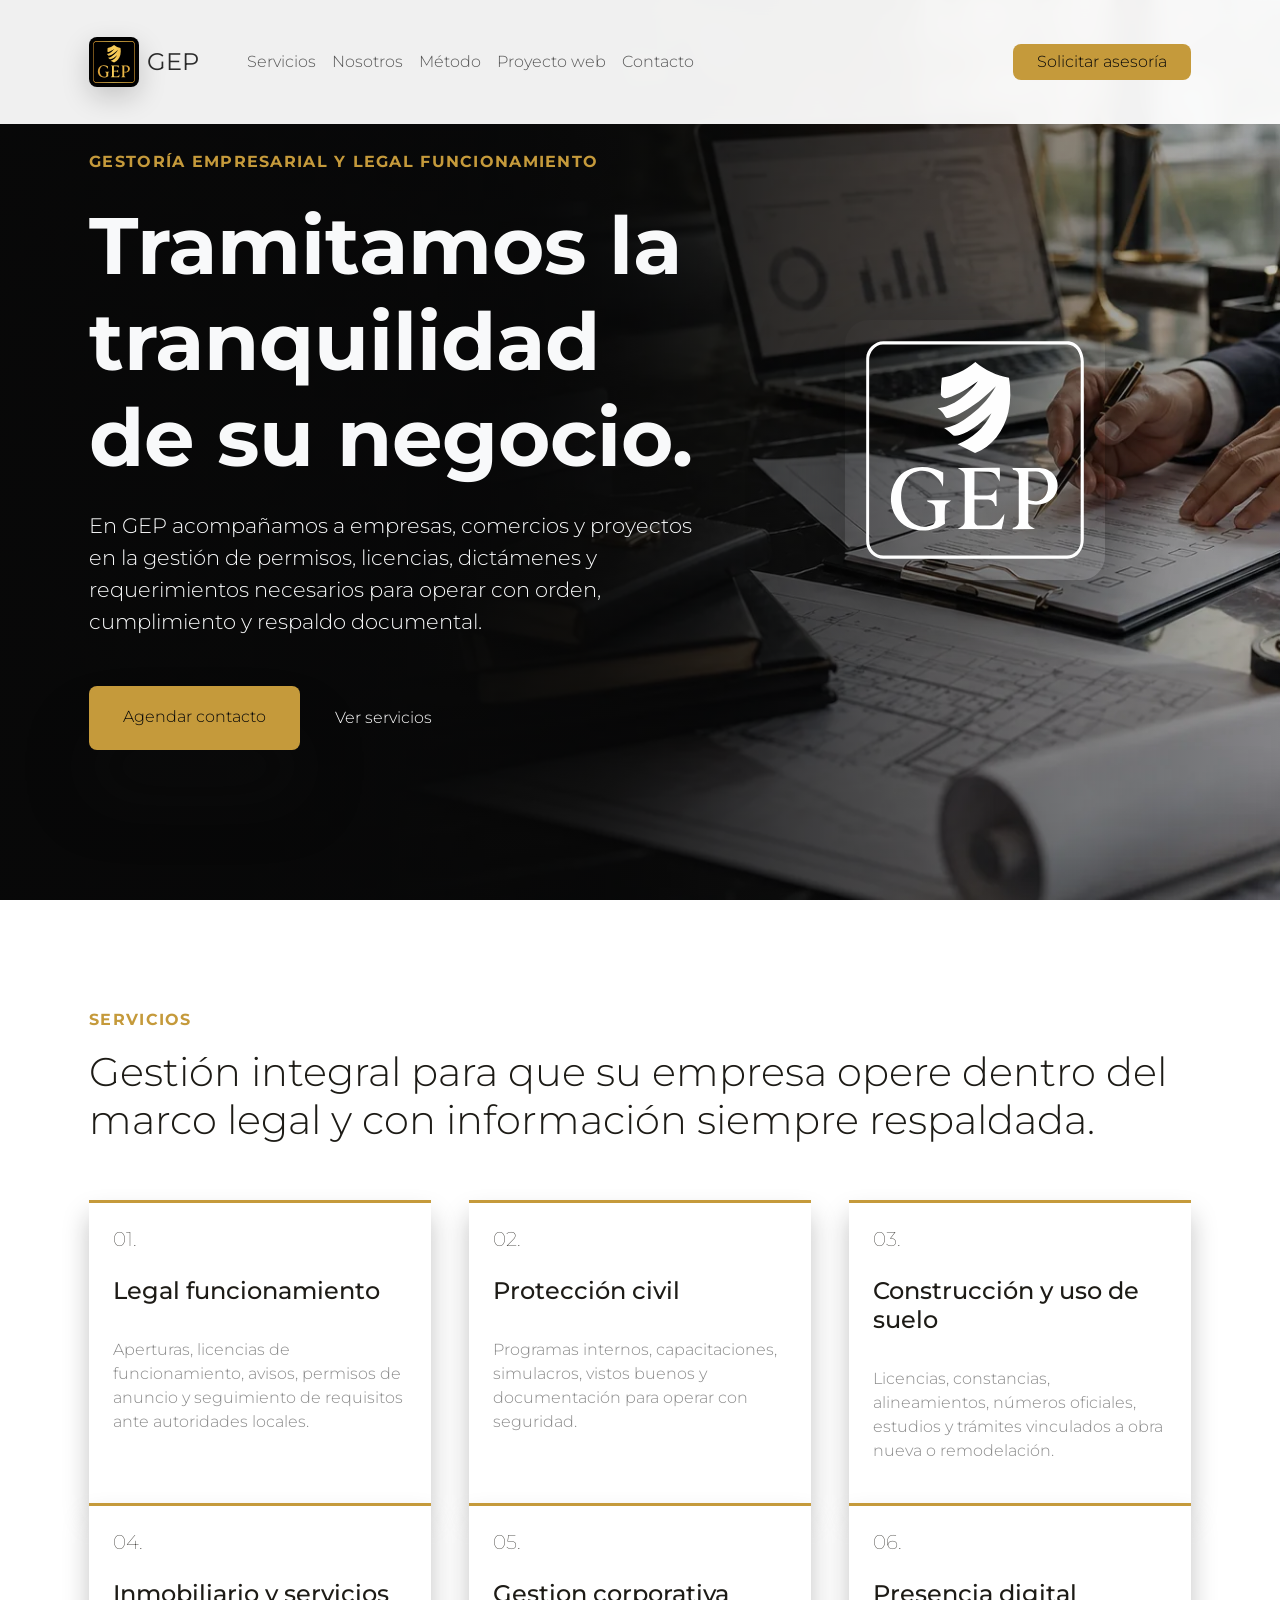
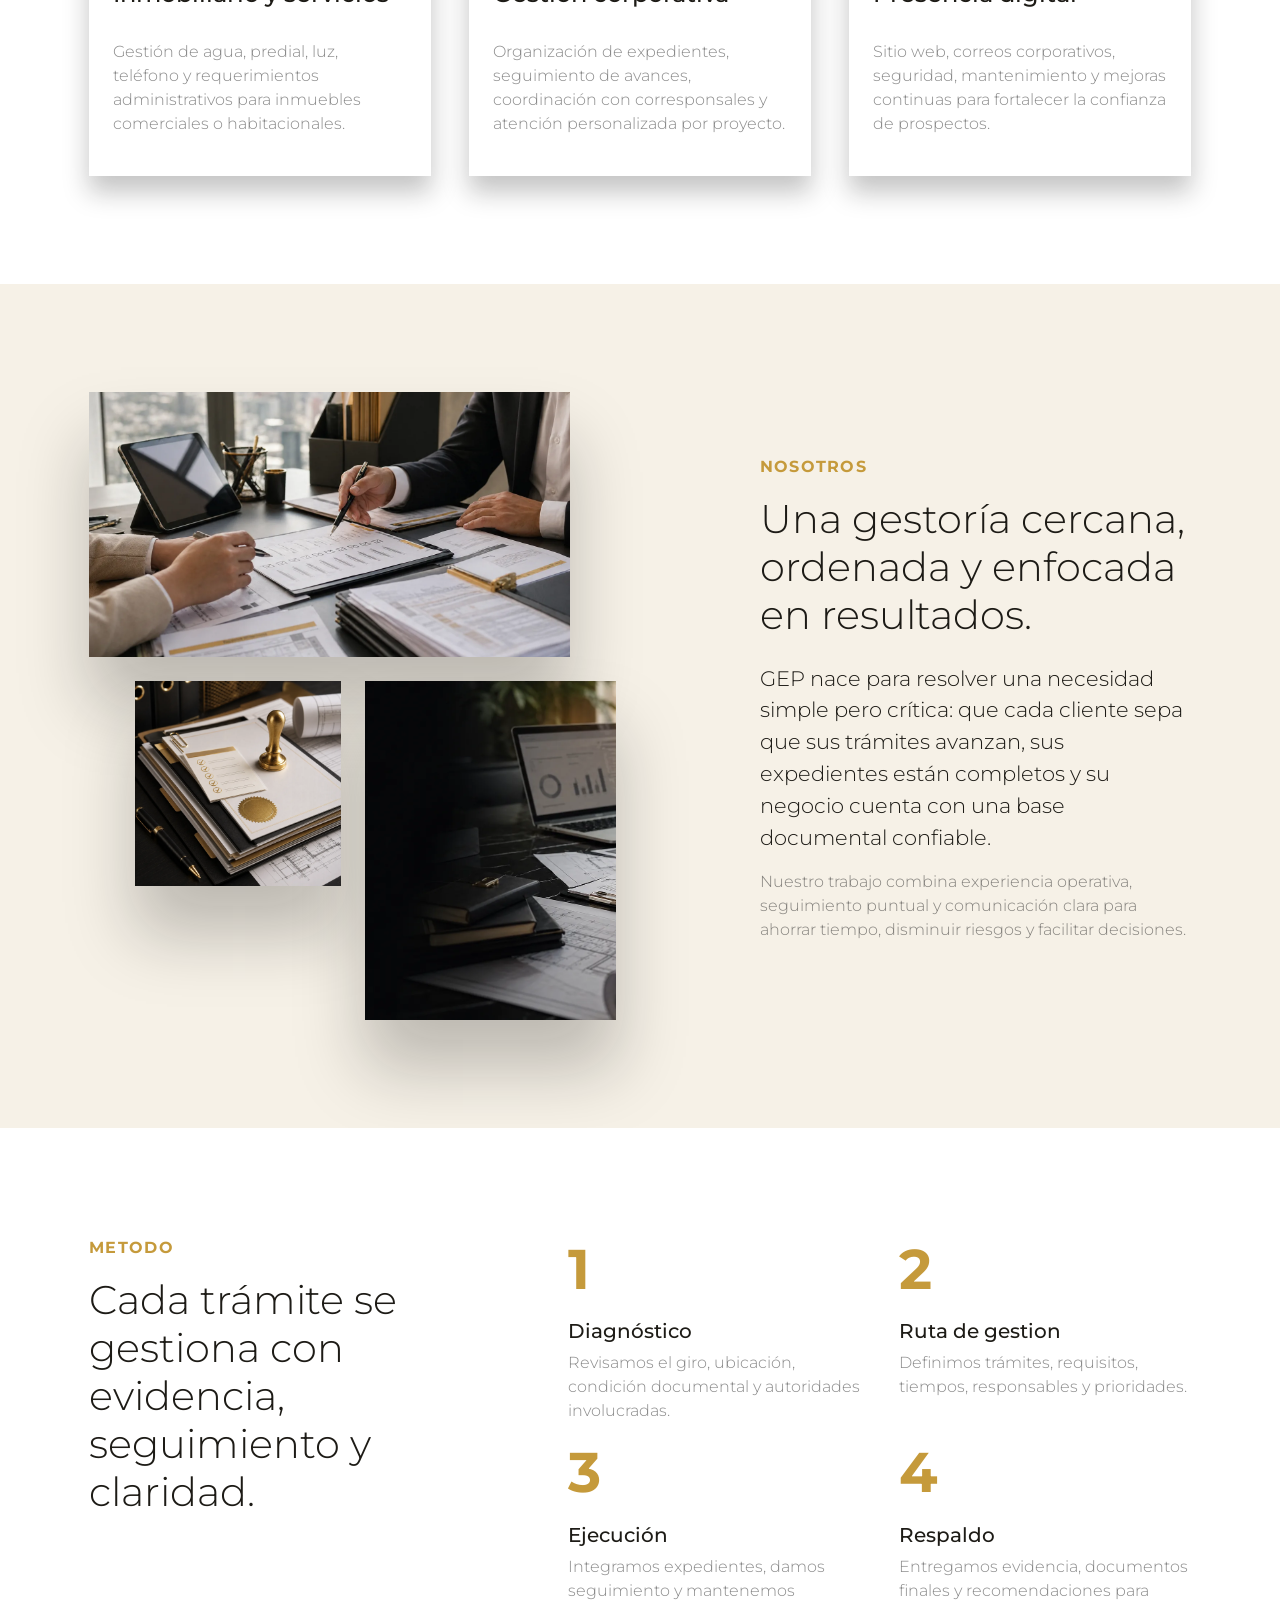
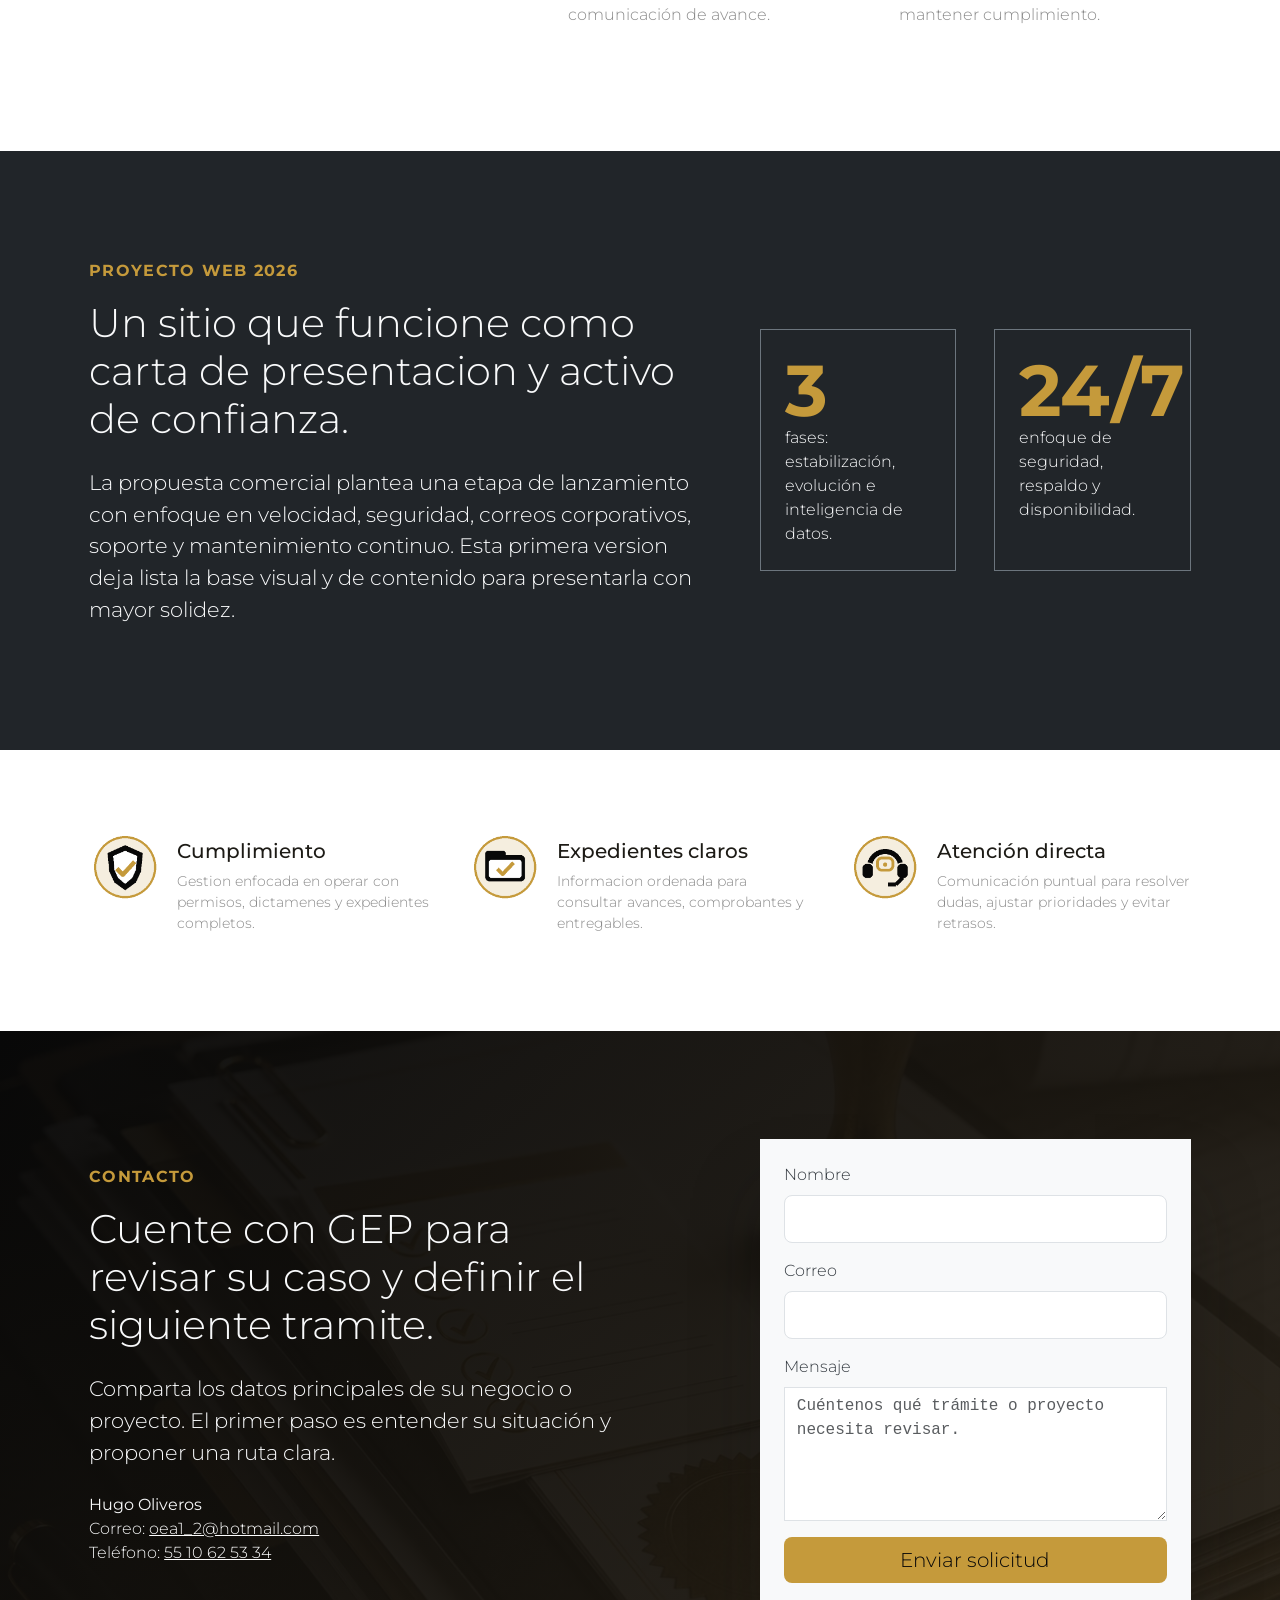
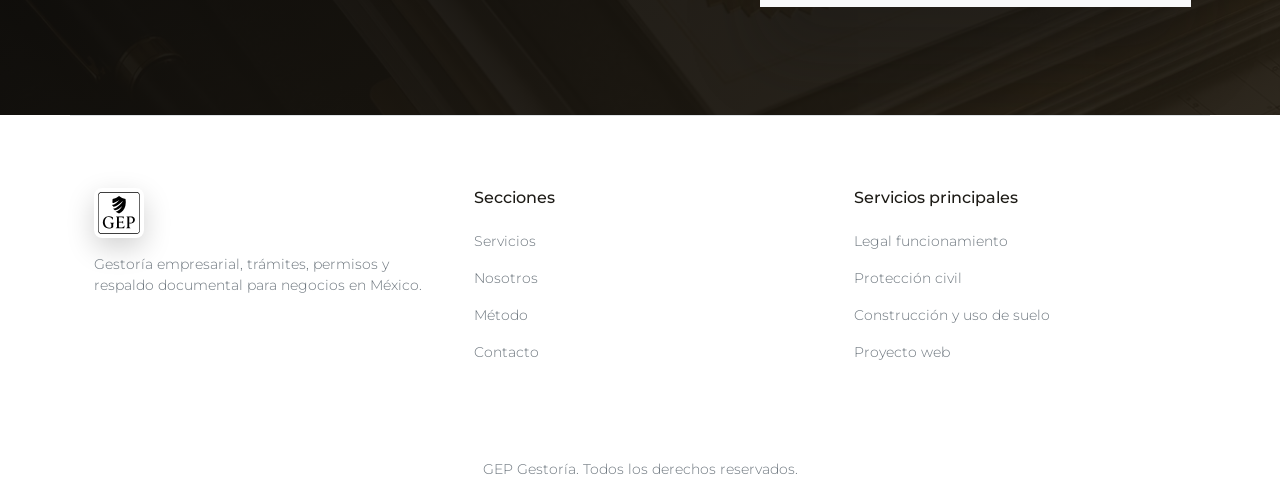
==== commit 301d4cad: "new" ====
--- a/index.html
+++ b/index.html
@@ -3,6 +3,9 @@
     <head>
         <meta charset="utf-8">
         <meta name="viewport" content="width=device-width,initial-scale=1,shrink-to-fit=no">
+        <meta http-equiv="Cache-Control" content="no-store, no-cache, must-revalidate, max-age=0">
+        <meta http-equiv="Pragma" content="no-cache">
+        <meta http-equiv="Expires" content="0">
         <meta name="description" content="GEP Gestoría: asesoría y gestión de trámites para negocios, construcción, protección civil y legal funcionamiento en México.">
         <link rel="apple-touch-icon" sizes="180x180" href="img/apple-touch-icon.png">
         <link rel="icon" type="image/png" sizes="32x32" href="img/favicon-32x32.png">
@@ -248,7 +251,7 @@
                             <h2 class="display-6 mb-4">Cuente con GEP para revisar su caso y definir el siguiente tramite.</h2>
                             <p class="lead text-white-50 mb-4">Comparta los datos principales de su negocio o proyecto. El primer paso es entender su situación y proponer una ruta clara.</p>
                             <address class="text-white-50"> <strong class="text-light">Hugo Oliveros</strong><br>
-                Correo: <a class="link-light" href="mailto:holiverosa@yahoo.com.mx">holiverosa@yahoo.com.mx</a><br>
+                Correo: <a class="link-light" href="mailto:oea1_2@hotmail.com">oea1_2@hotmail.com</a><br>
                 Teléfono: <a class="link-light" href="tel:+525510625334">55 10 62 53 34</a> </address>
                         </div>
                         <div class="col-lg-5" data-aos="fade-left">
@@ -320,6 +323,31 @@
         </footer>
         <script src="js/bootstrap.bundle.min.js"></script>
         <script src="js/aos.js"></script>
+        <script>
+      (function() {
+        const key = 'gep_refresh_count';
+        const limit = 5;
+        const url = new URL(window.location.href);
+
+        if (url.searchParams.has('fresh')) {
+          localStorage.setItem(key, '0');
+          url.searchParams.delete('fresh');
+          window.history.replaceState(null, '', url.pathname + (url.search ? url.search : '') + url.hash);
+          return;
+        }
+
+        const count = Number(localStorage.getItem(key) || '0') + 1;
+
+        if (count >= limit) {
+          localStorage.setItem(key, '0');
+          url.searchParams.set('fresh', Date.now().toString());
+          window.location.replace(url.toString());
+          return;
+        }
+
+        localStorage.setItem(key, String(count));
+      })();
+    </script>
         <script>
       AOS.init({
         duration: 800,
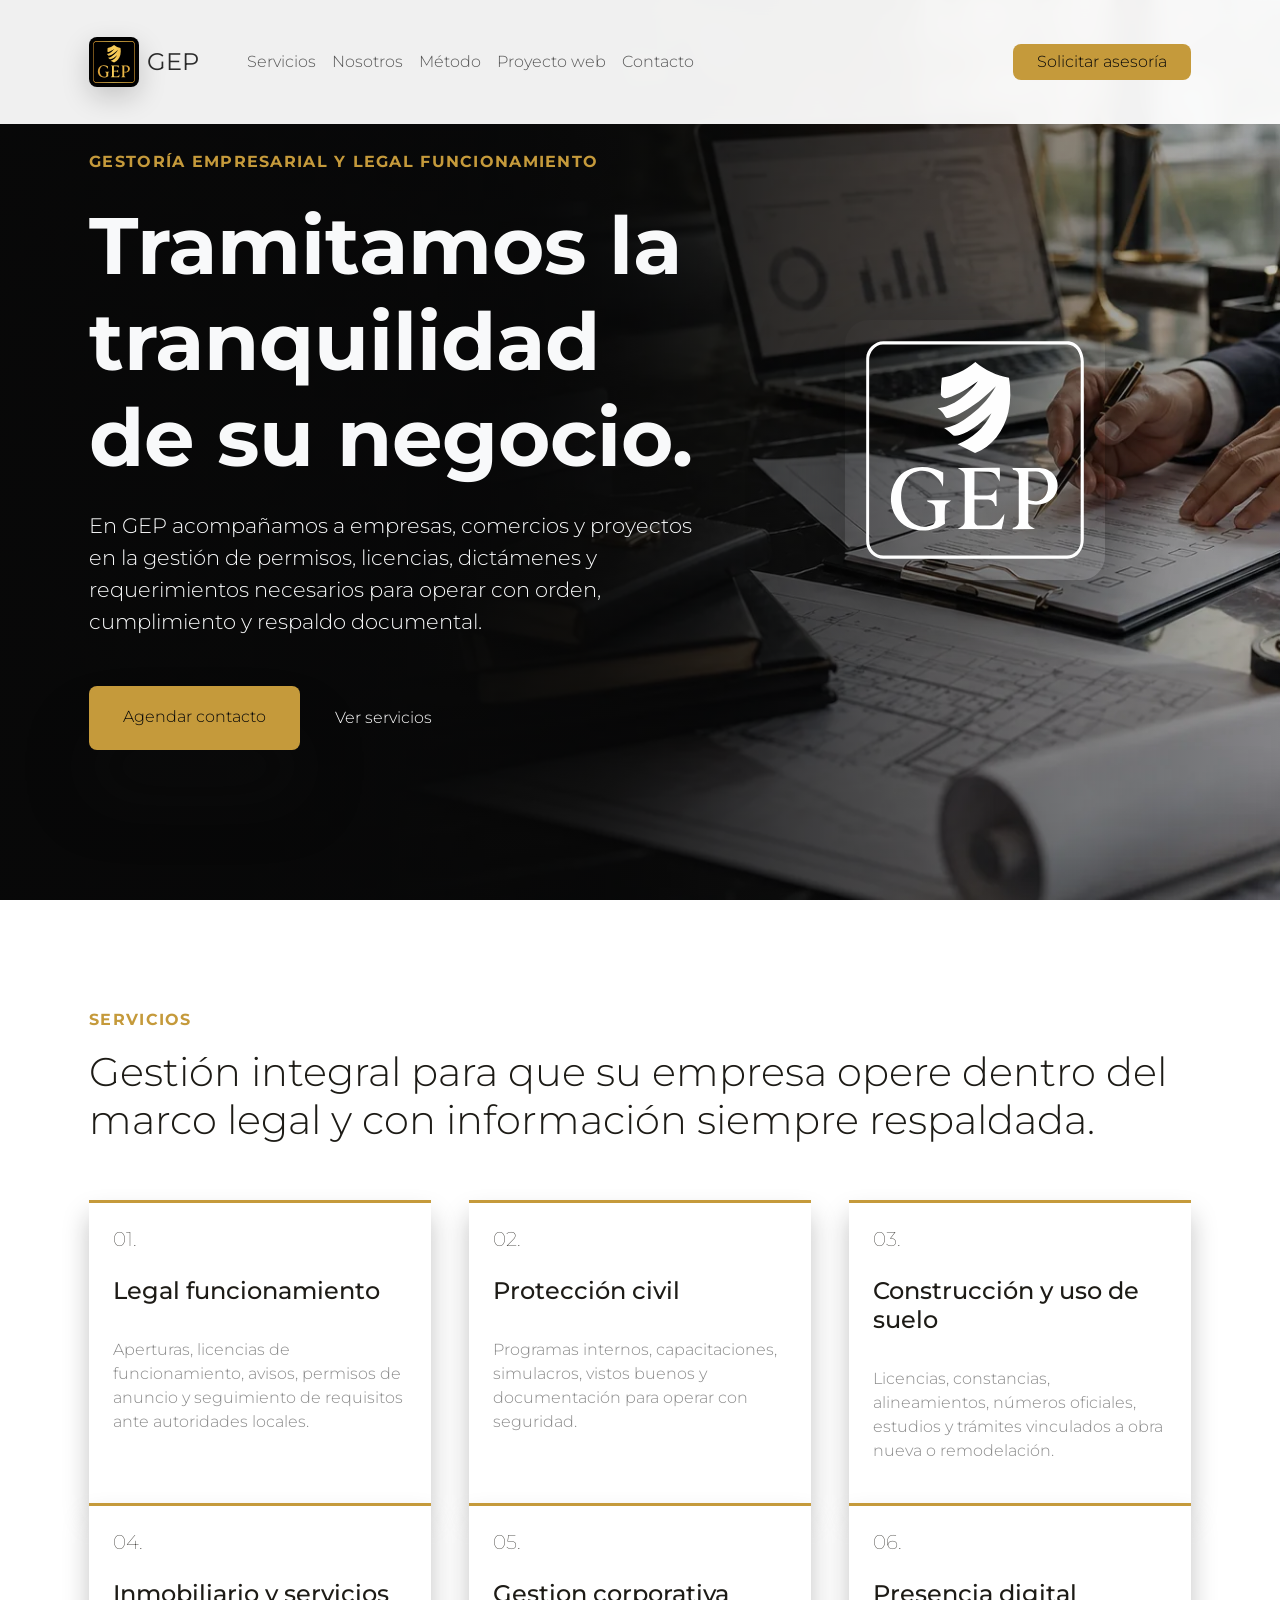
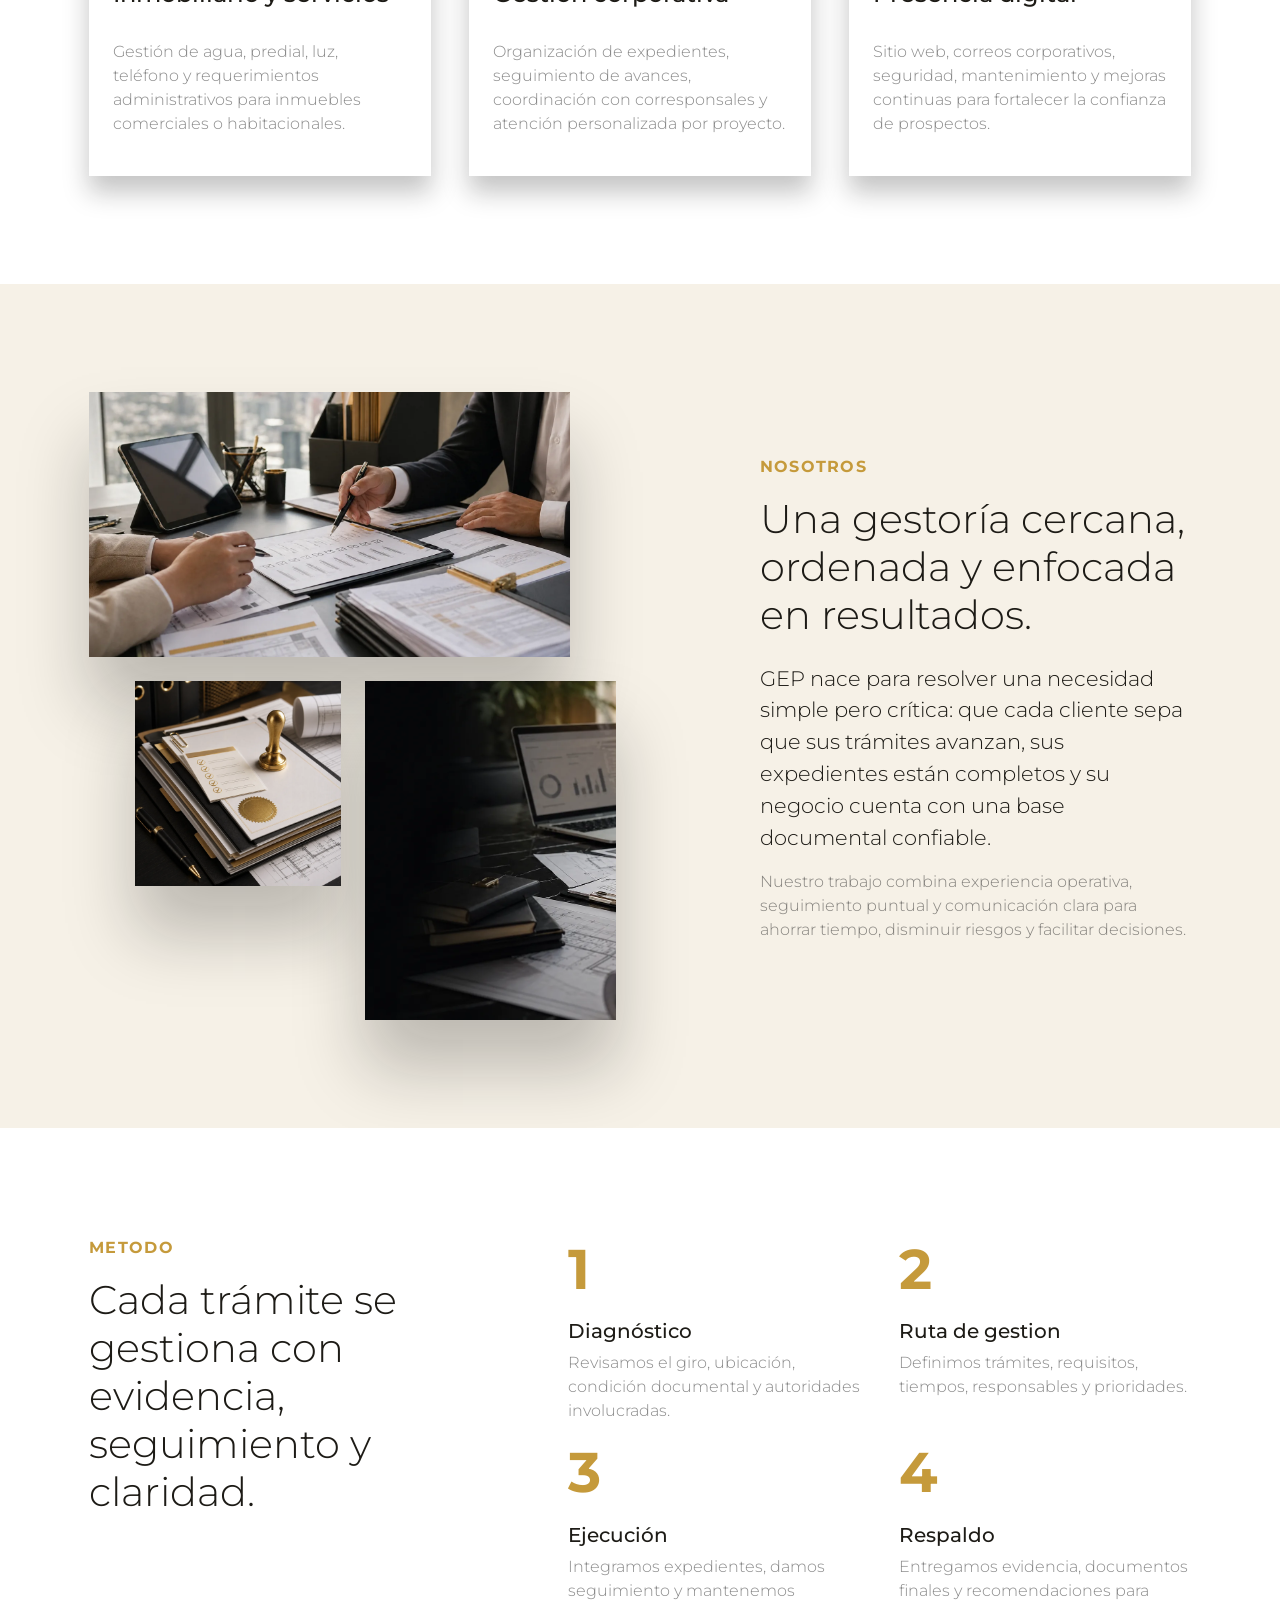
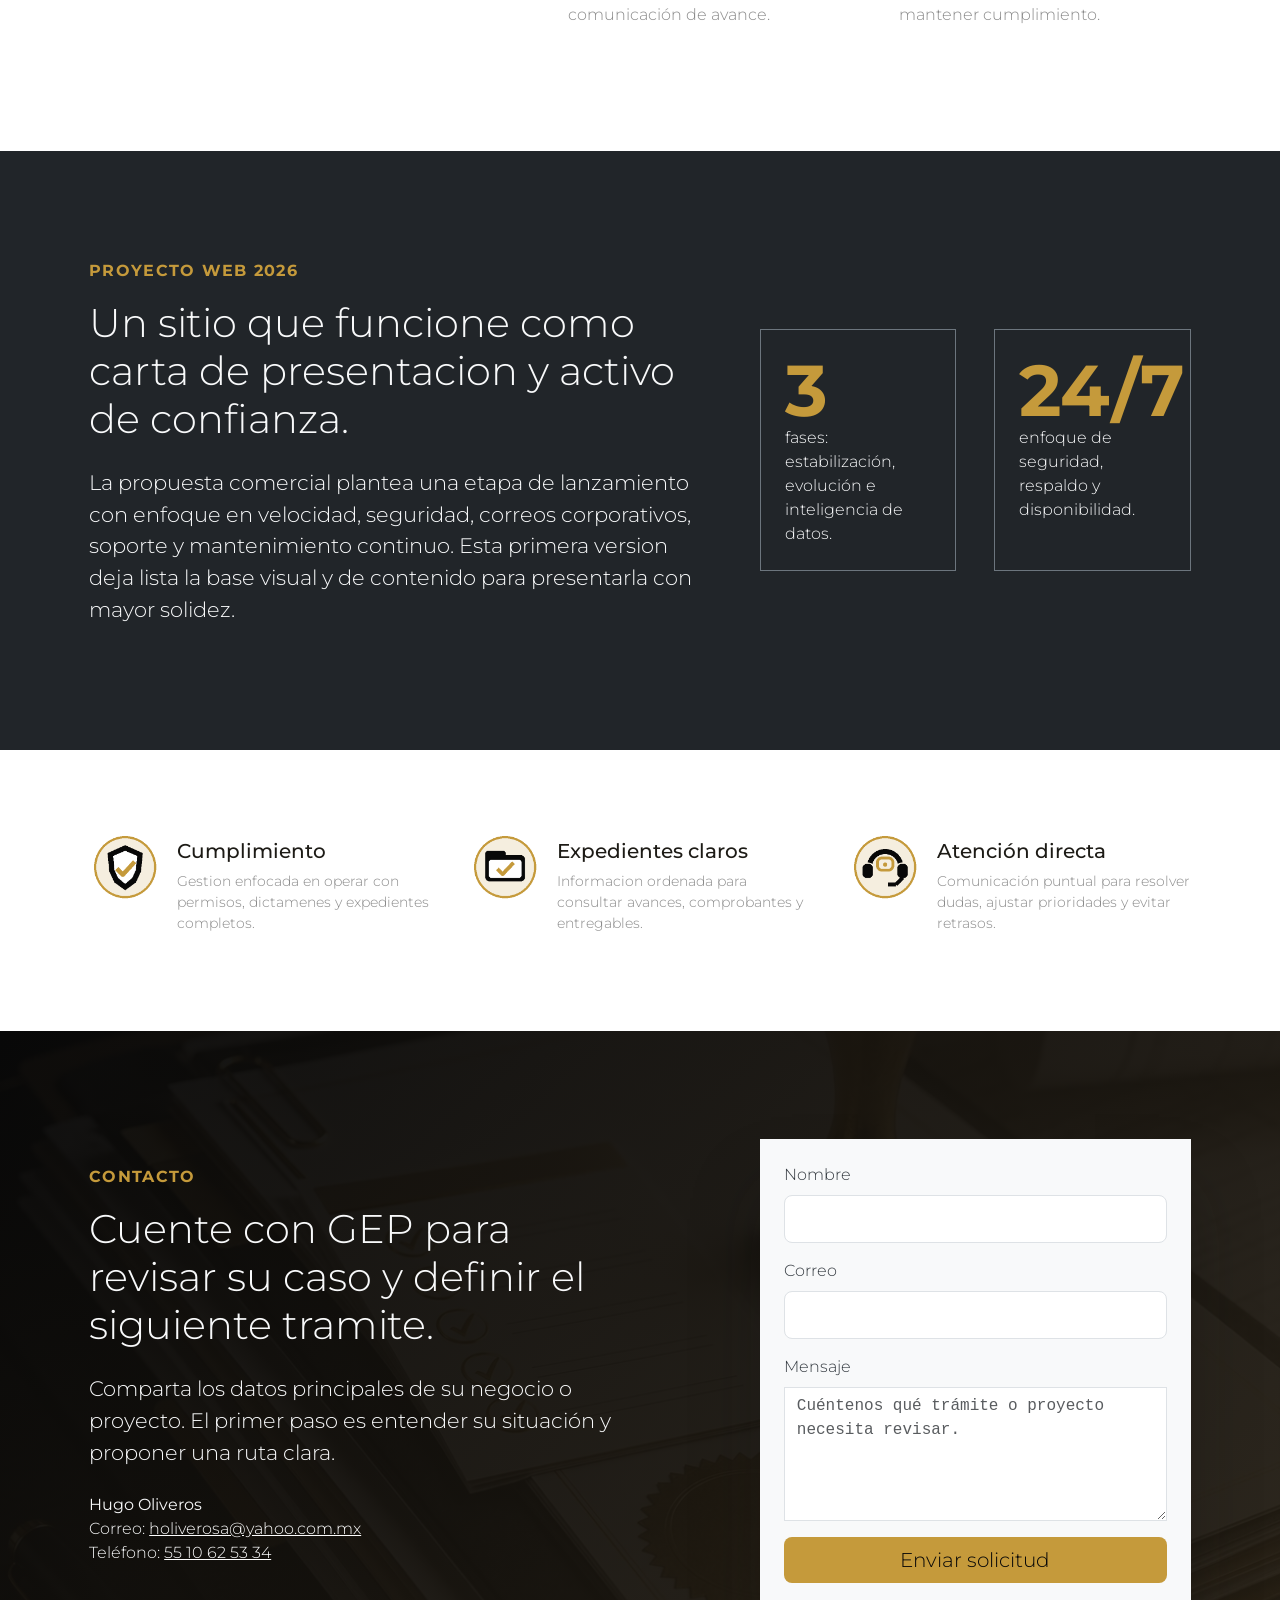
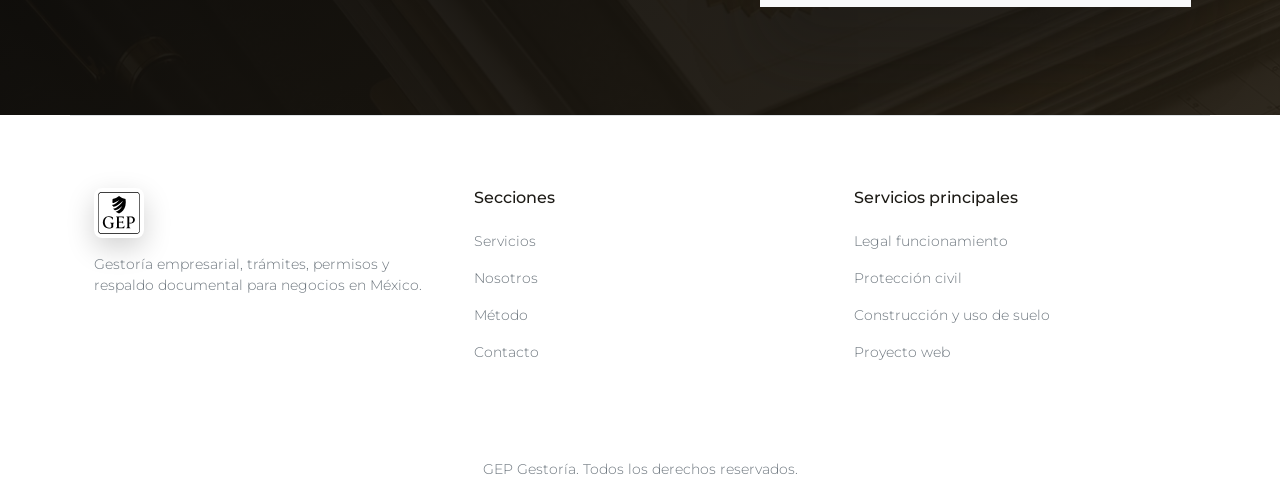
==== commit 53cd59c2: "vfb" ====
--- a/index.html
+++ b/index.html
@@ -251,7 +251,7 @@
                             <h2 class="display-6 mb-4">Cuente con GEP para revisar su caso y definir el siguiente tramite.</h2>
                             <p class="lead text-white-50 mb-4">Comparta los datos principales de su negocio o proyecto. El primer paso es entender su situación y proponer una ruta clara.</p>
                             <address class="text-white-50"> <strong class="text-light">Hugo Oliveros</strong><br>
-                Correo: <a class="link-light" href="mailto:oea1_2@hotmail.com">oea1_2@hotmail.com</a><br>
+                Correo: <a class="link-light" href="mailto:holiverosa@yahoo.com.mx">holiverosa@yahoo.com.mx</a><br>
                 Teléfono: <a class="link-light" href="tel:+525510625334">55 10 62 53 34</a> </address>
                         </div>
                         <div class="col-lg-5" data-aos="fade-left">
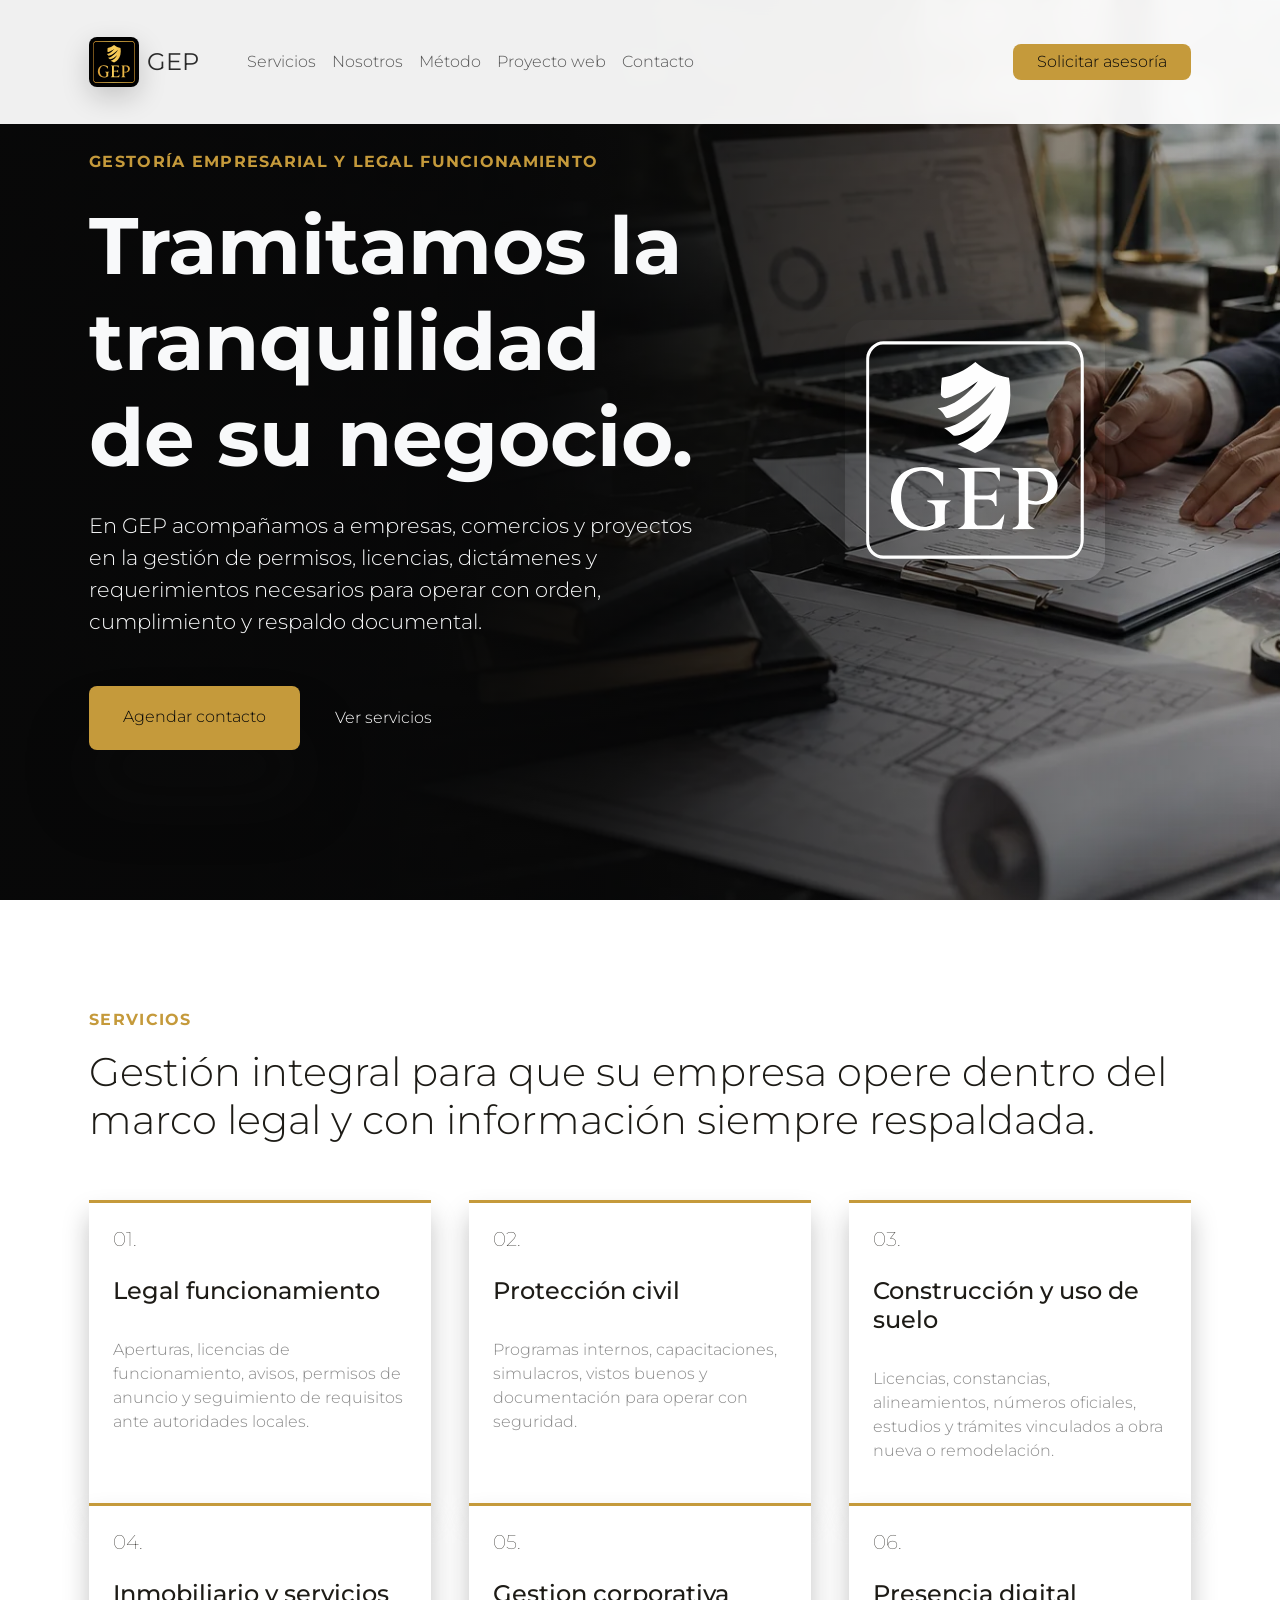
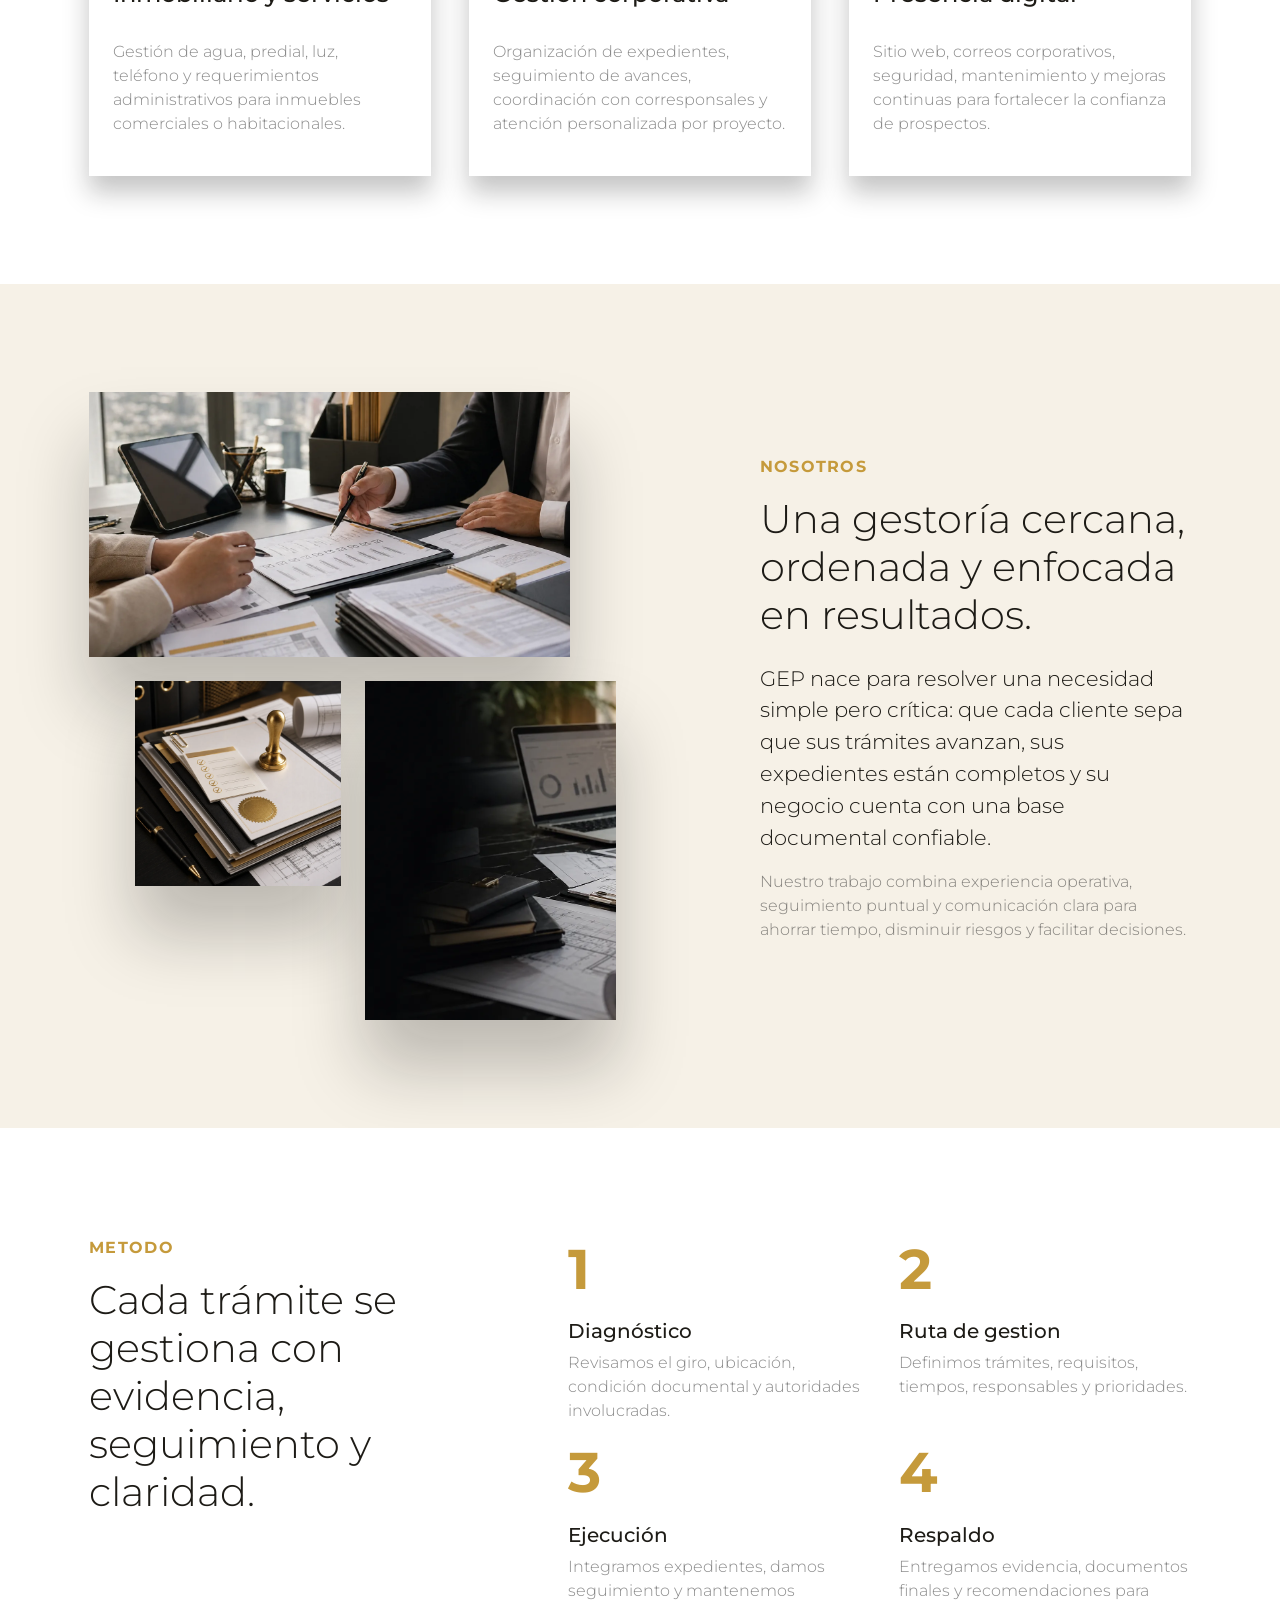
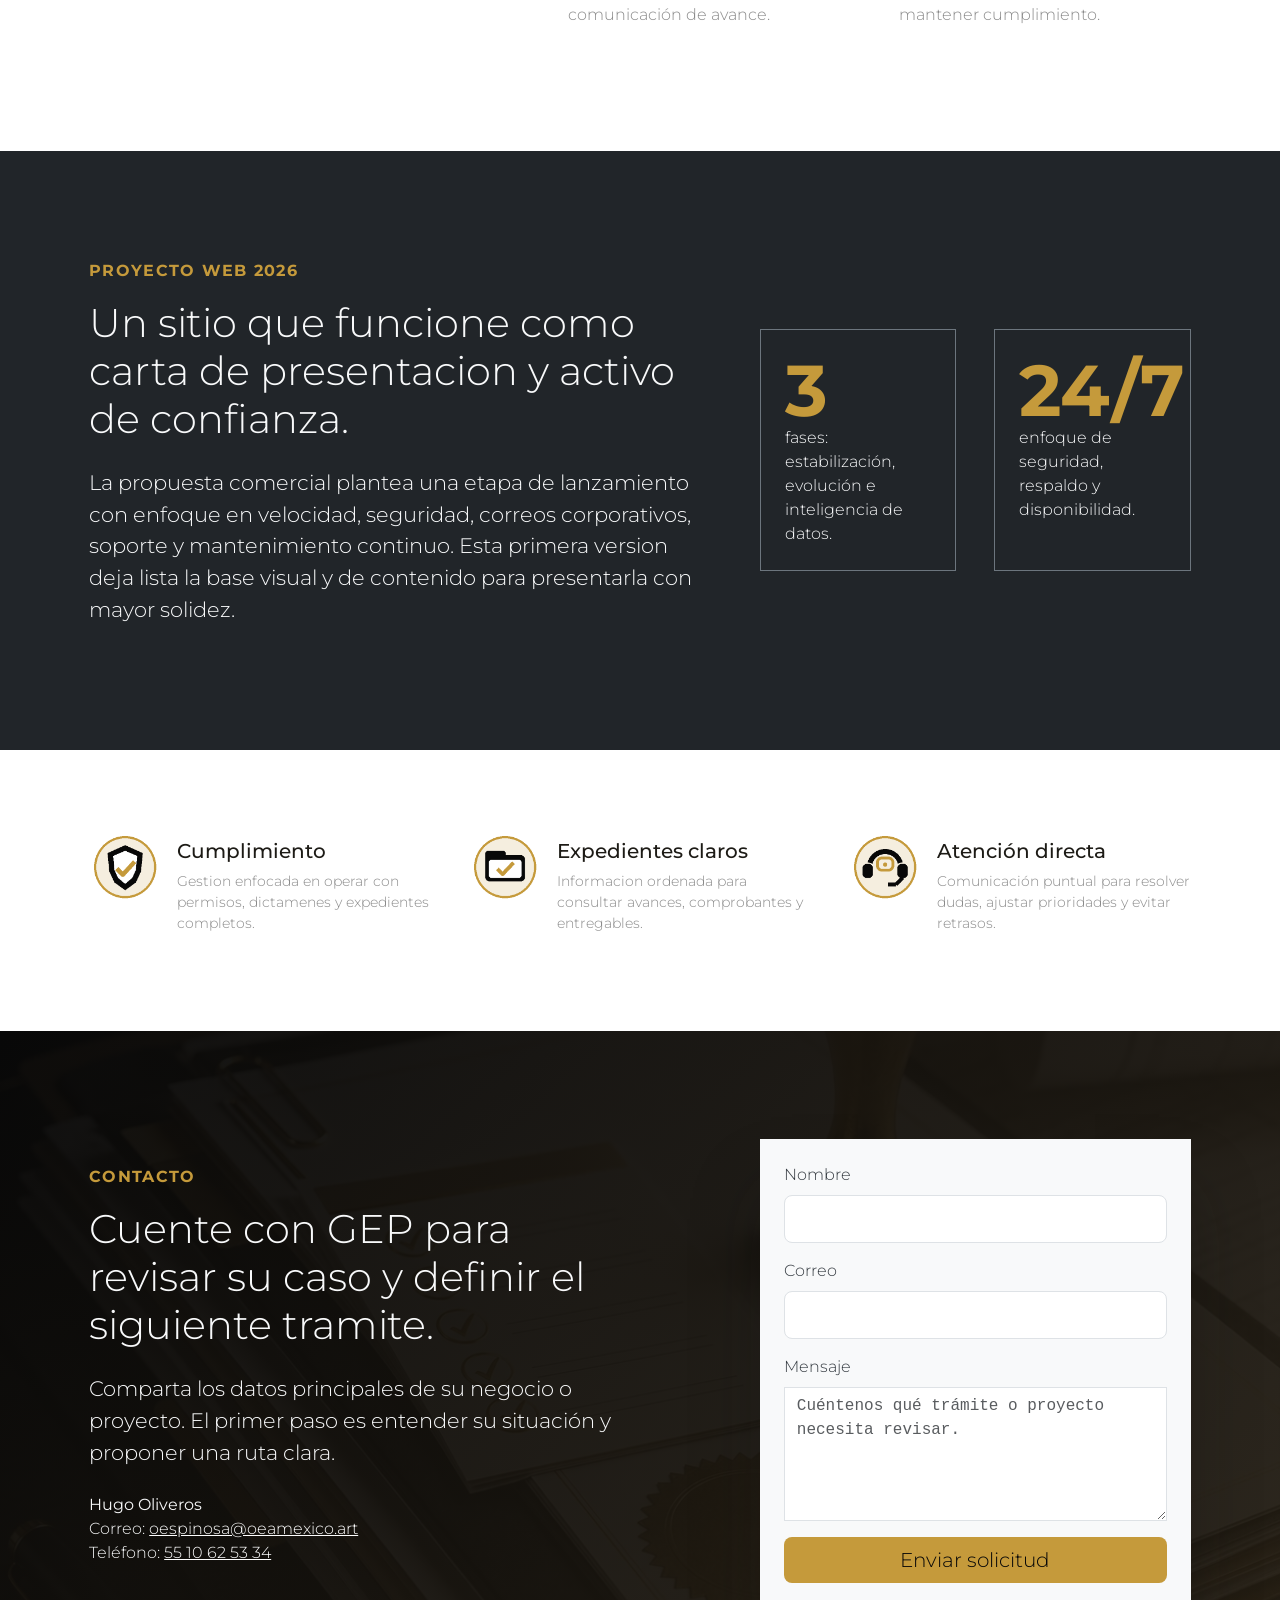
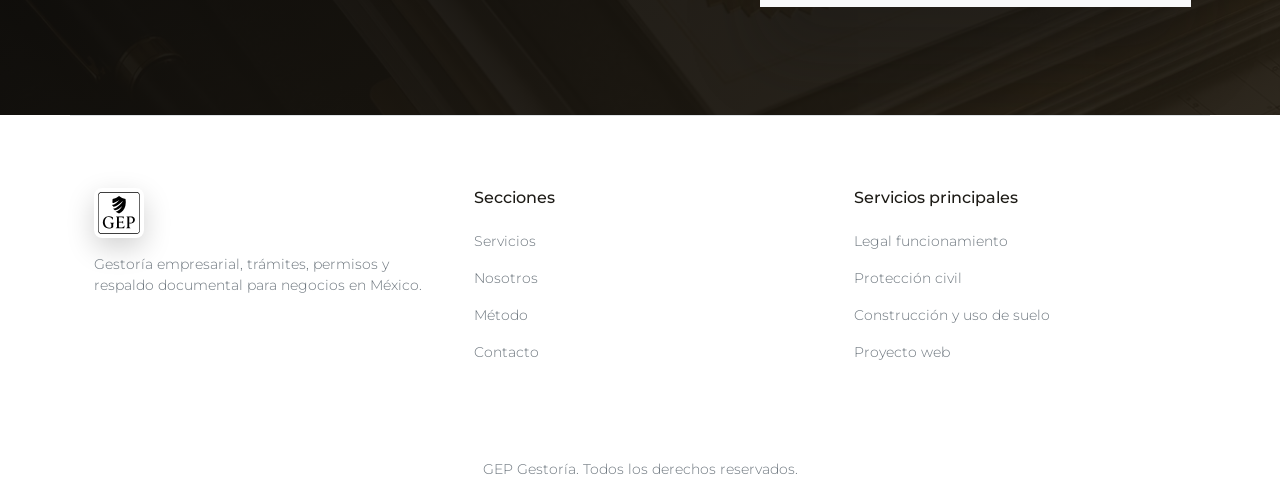
==== commit d388f501: "lol" ====
--- a/index.html
+++ b/index.html
@@ -251,7 +251,7 @@
                             <h2 class="display-6 mb-4">Cuente con GEP para revisar su caso y definir el siguiente tramite.</h2>
                             <p class="lead text-white-50 mb-4">Comparta los datos principales de su negocio o proyecto. El primer paso es entender su situación y proponer una ruta clara.</p>
                             <address class="text-white-50"> <strong class="text-light">Hugo Oliveros</strong><br>
-                Correo: <a class="link-light" href="mailto:holiverosa@yahoo.com.mx">holiverosa@yahoo.com.mx</a><br>
+                Correo: <a class="link-light" href="mailto:oespinosa@oeamexico.art">oespinosa@oeamexico.art</a><br>
                 Teléfono: <a class="link-light" href="tel:+525510625334">55 10 62 53 34</a> </address>
                         </div>
                         <div class="col-lg-5" data-aos="fade-left">
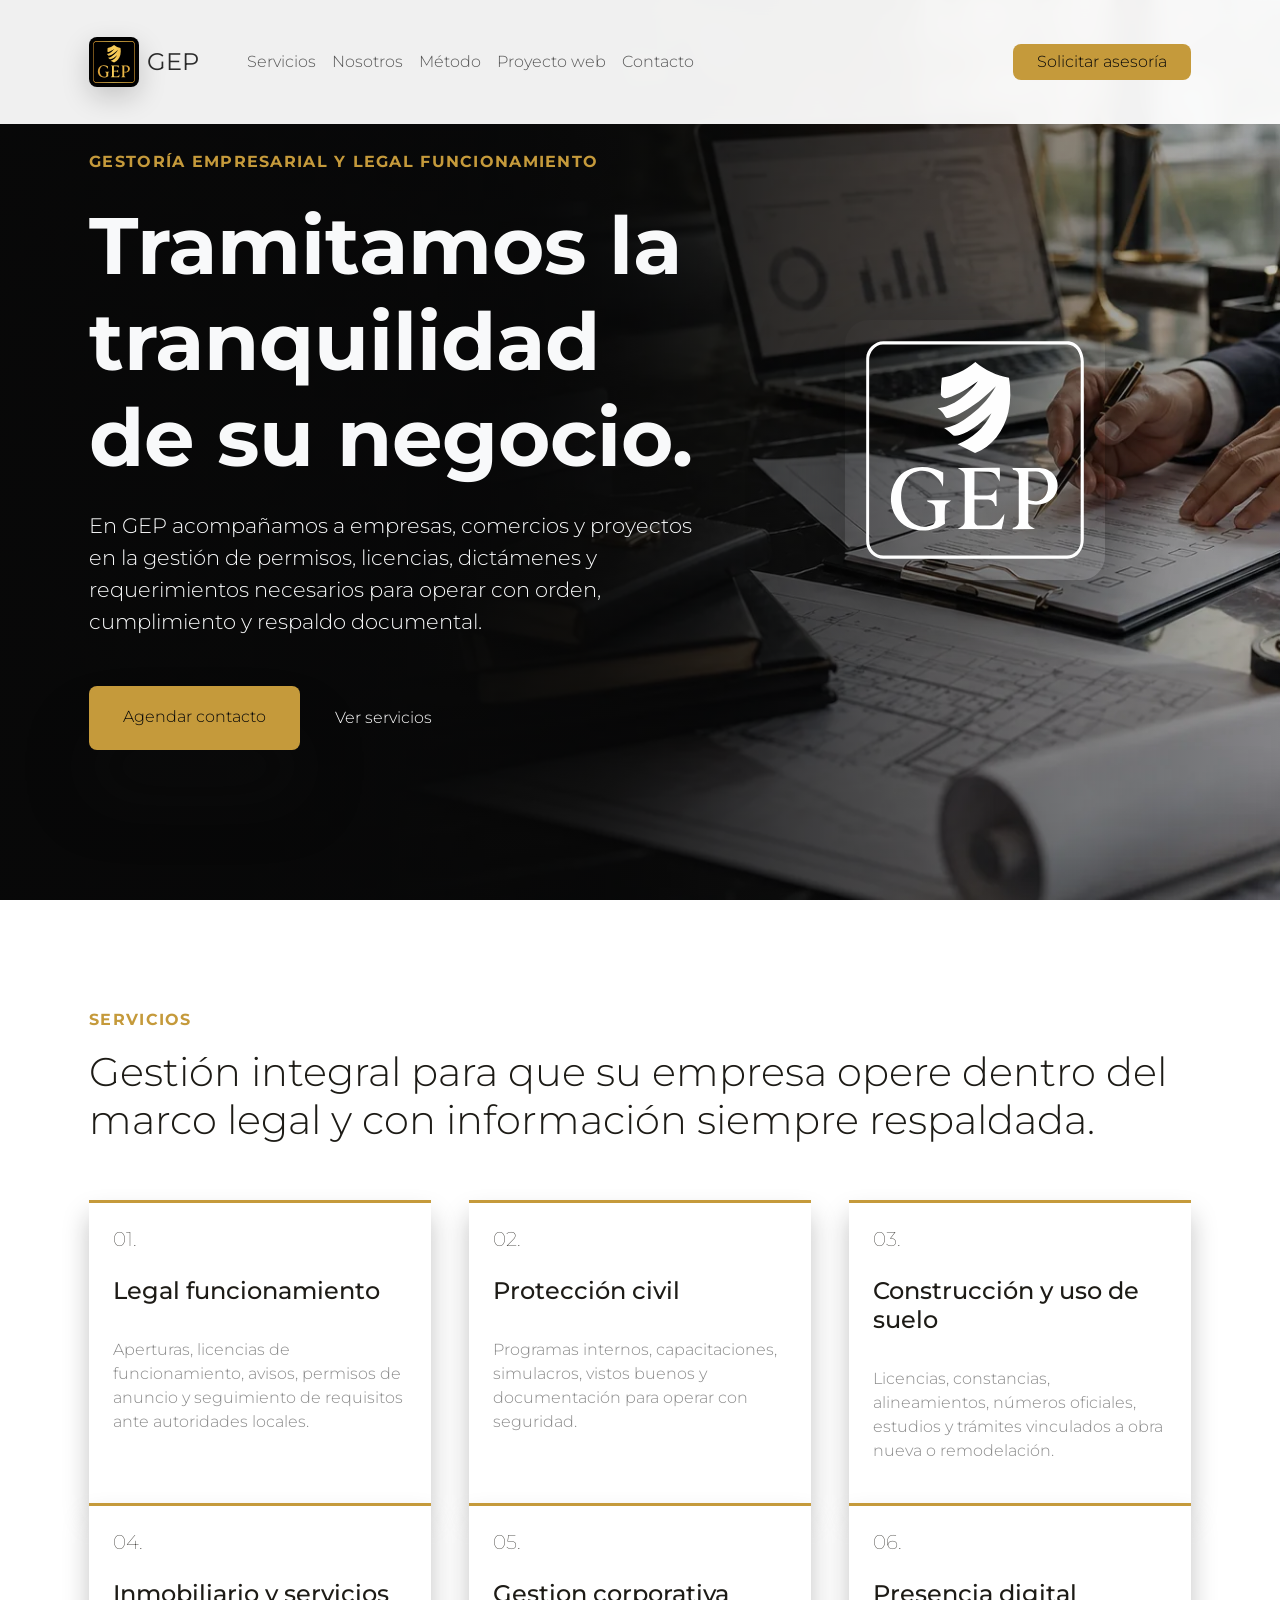
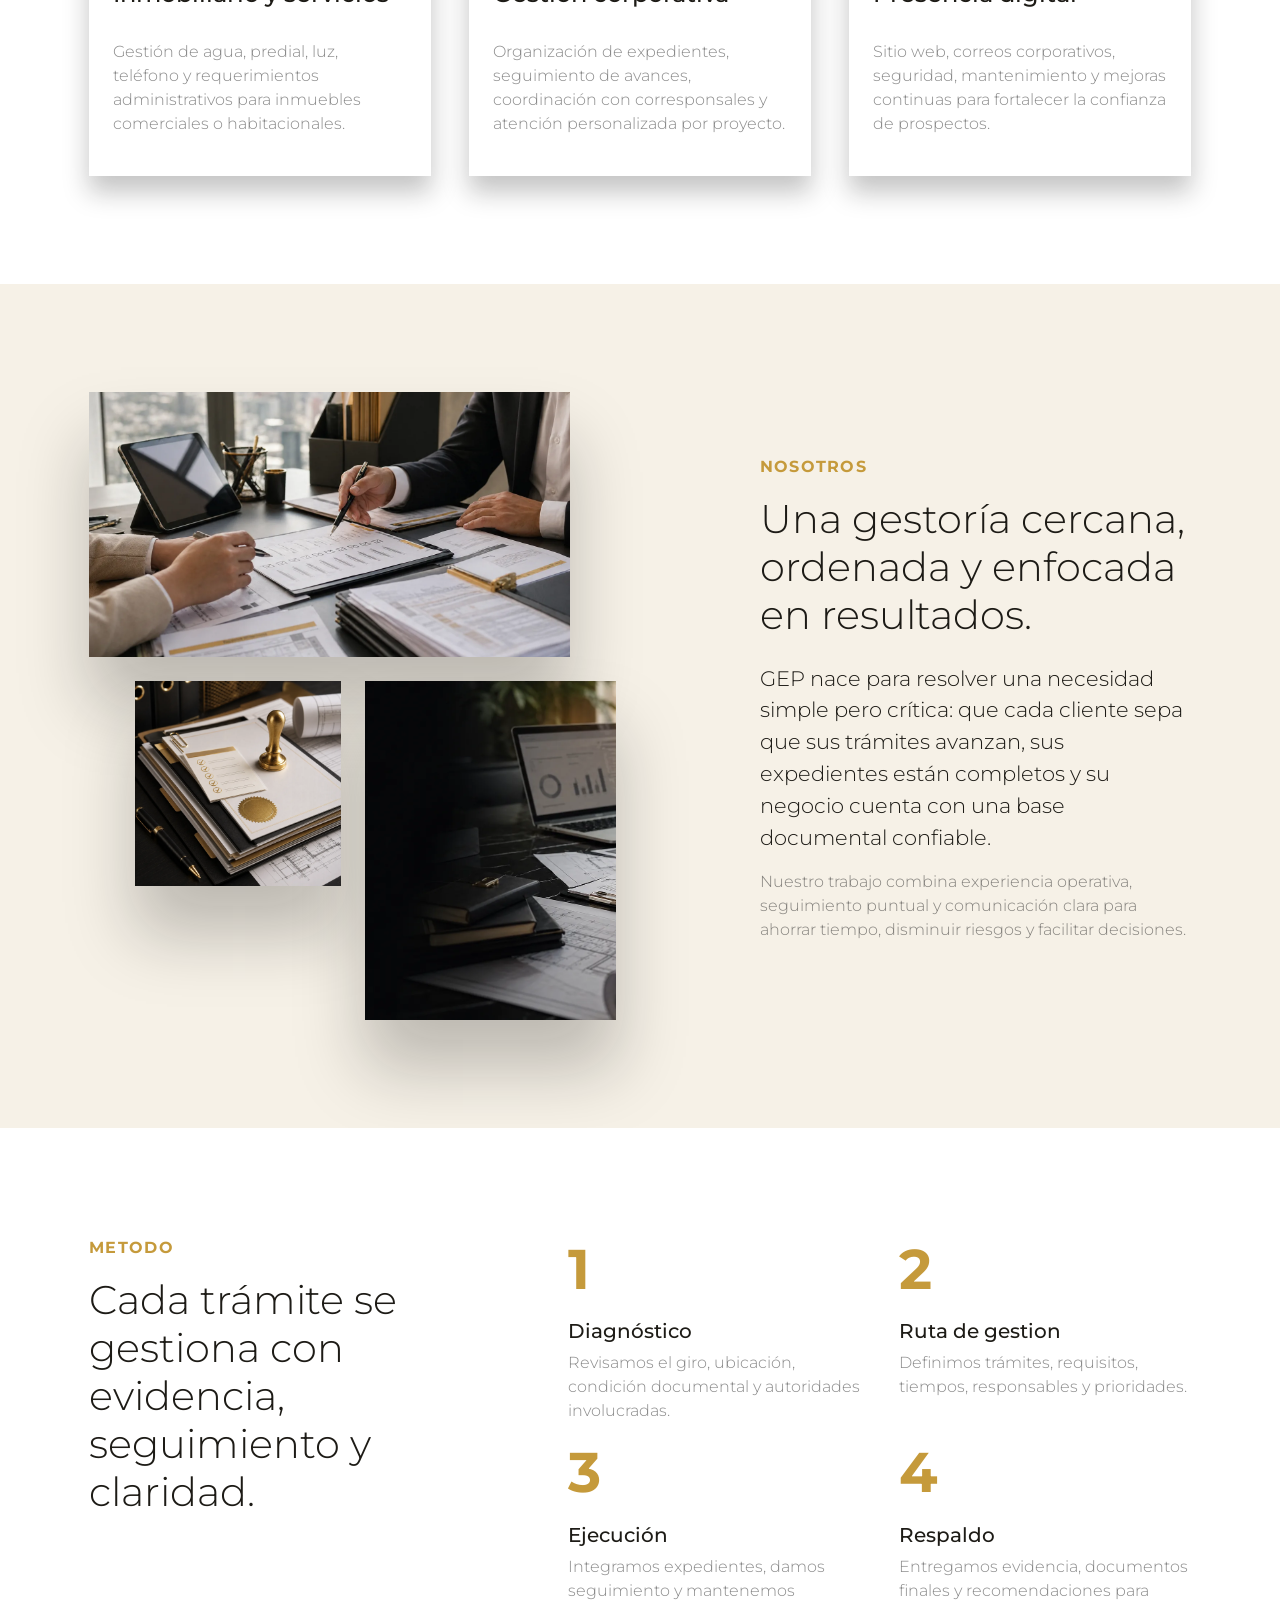
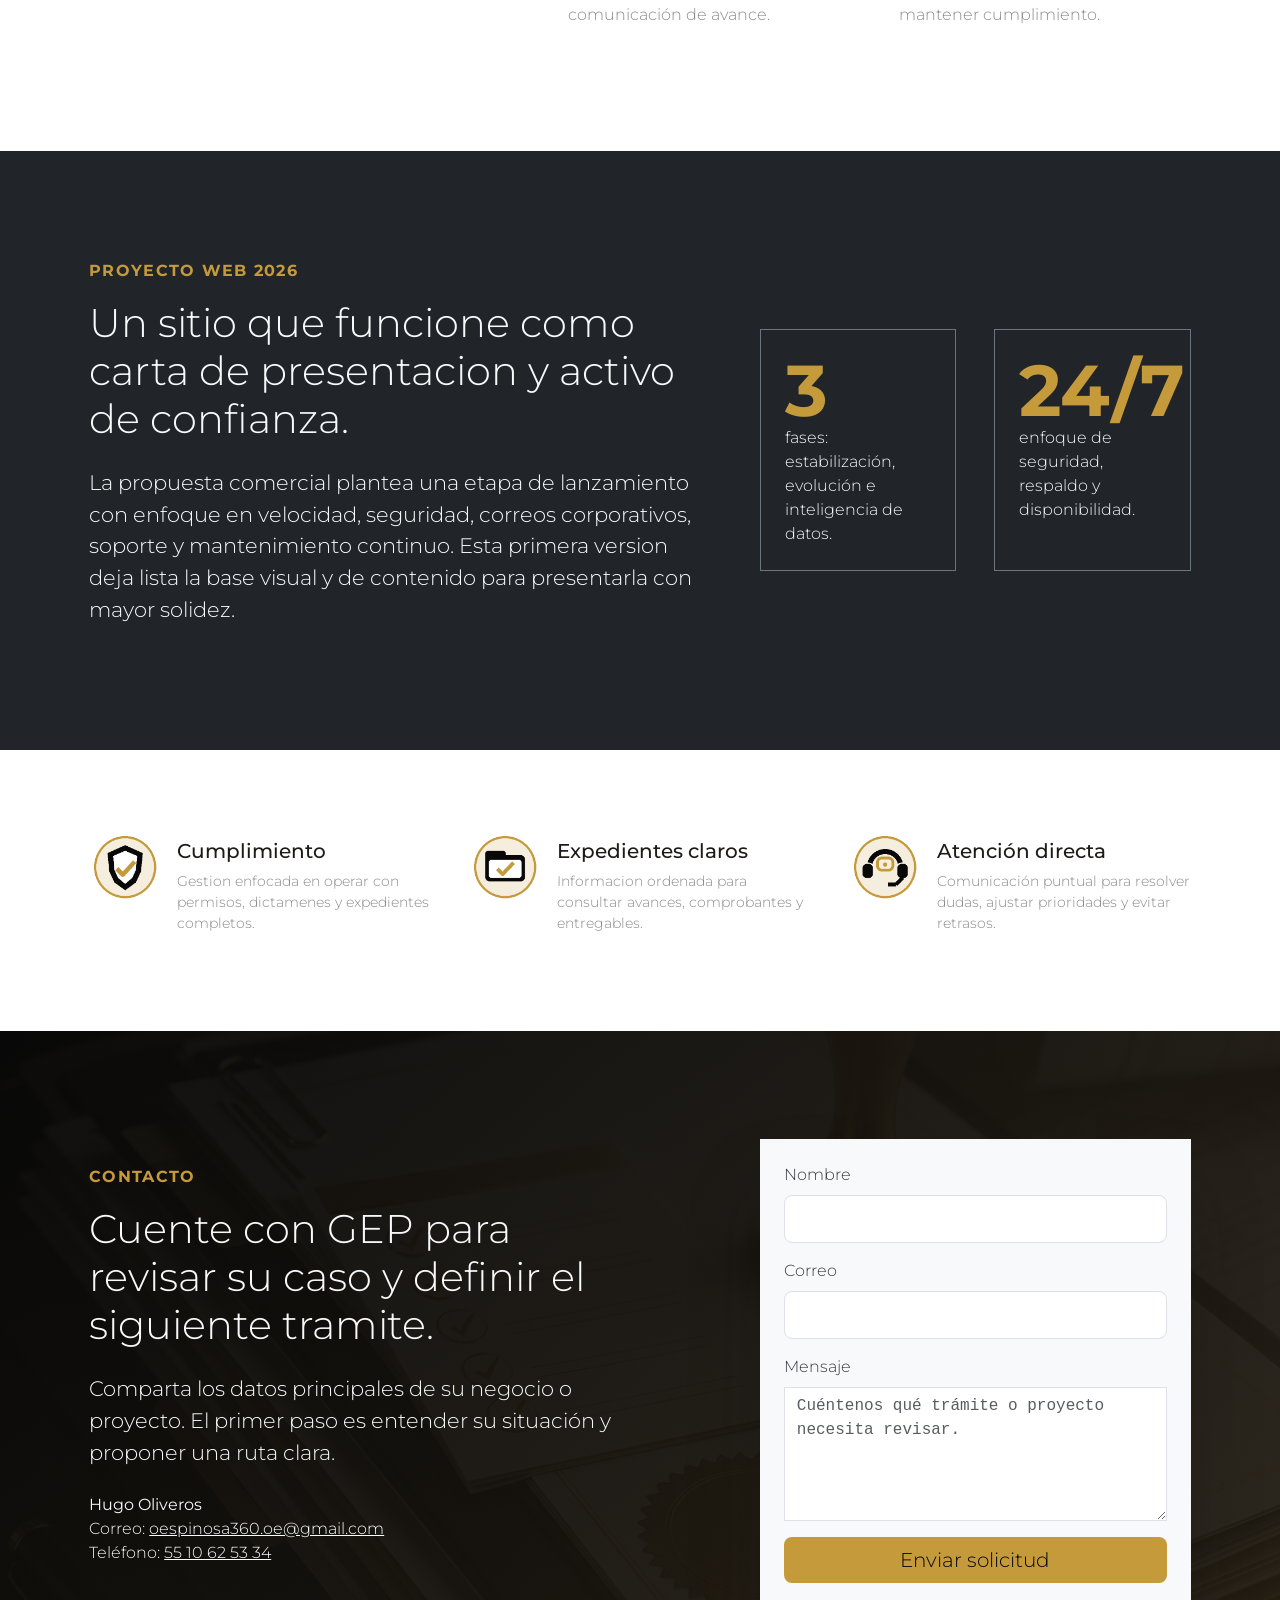
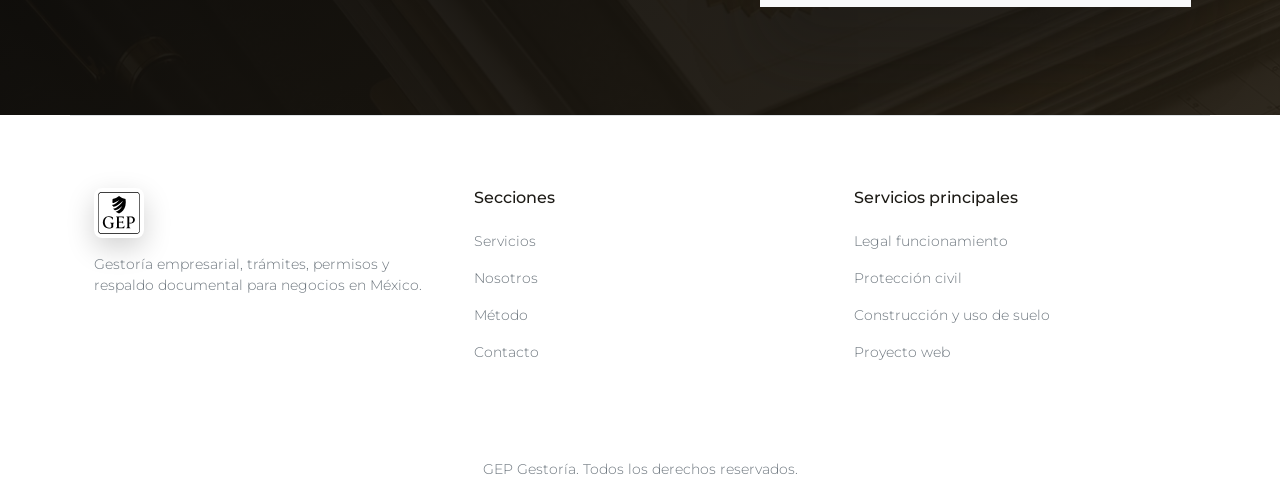
==== commit 61f012fc: "kokok" ====
--- a/index.html
+++ b/index.html
@@ -251,7 +251,7 @@
                             <h2 class="display-6 mb-4">Cuente con GEP para revisar su caso y definir el siguiente tramite.</h2>
                             <p class="lead text-white-50 mb-4">Comparta los datos principales de su negocio o proyecto. El primer paso es entender su situación y proponer una ruta clara.</p>
                             <address class="text-white-50"> <strong class="text-light">Hugo Oliveros</strong><br>
-                Correo: <a class="link-light" href="mailto:oespinosa@oeamexico.art">oespinosa@oeamexico.art</a><br>
+                Correo: <a class="link-light" href="mailto:oespinosa360.oe@gmail.com">oespinosa360.oe@gmail.com</a><br>
                 Teléfono: <a class="link-light" href="tel:+525510625334">55 10 62 53 34</a> </address>
                         </div>
                         <div class="col-lg-5" data-aos="fade-left">
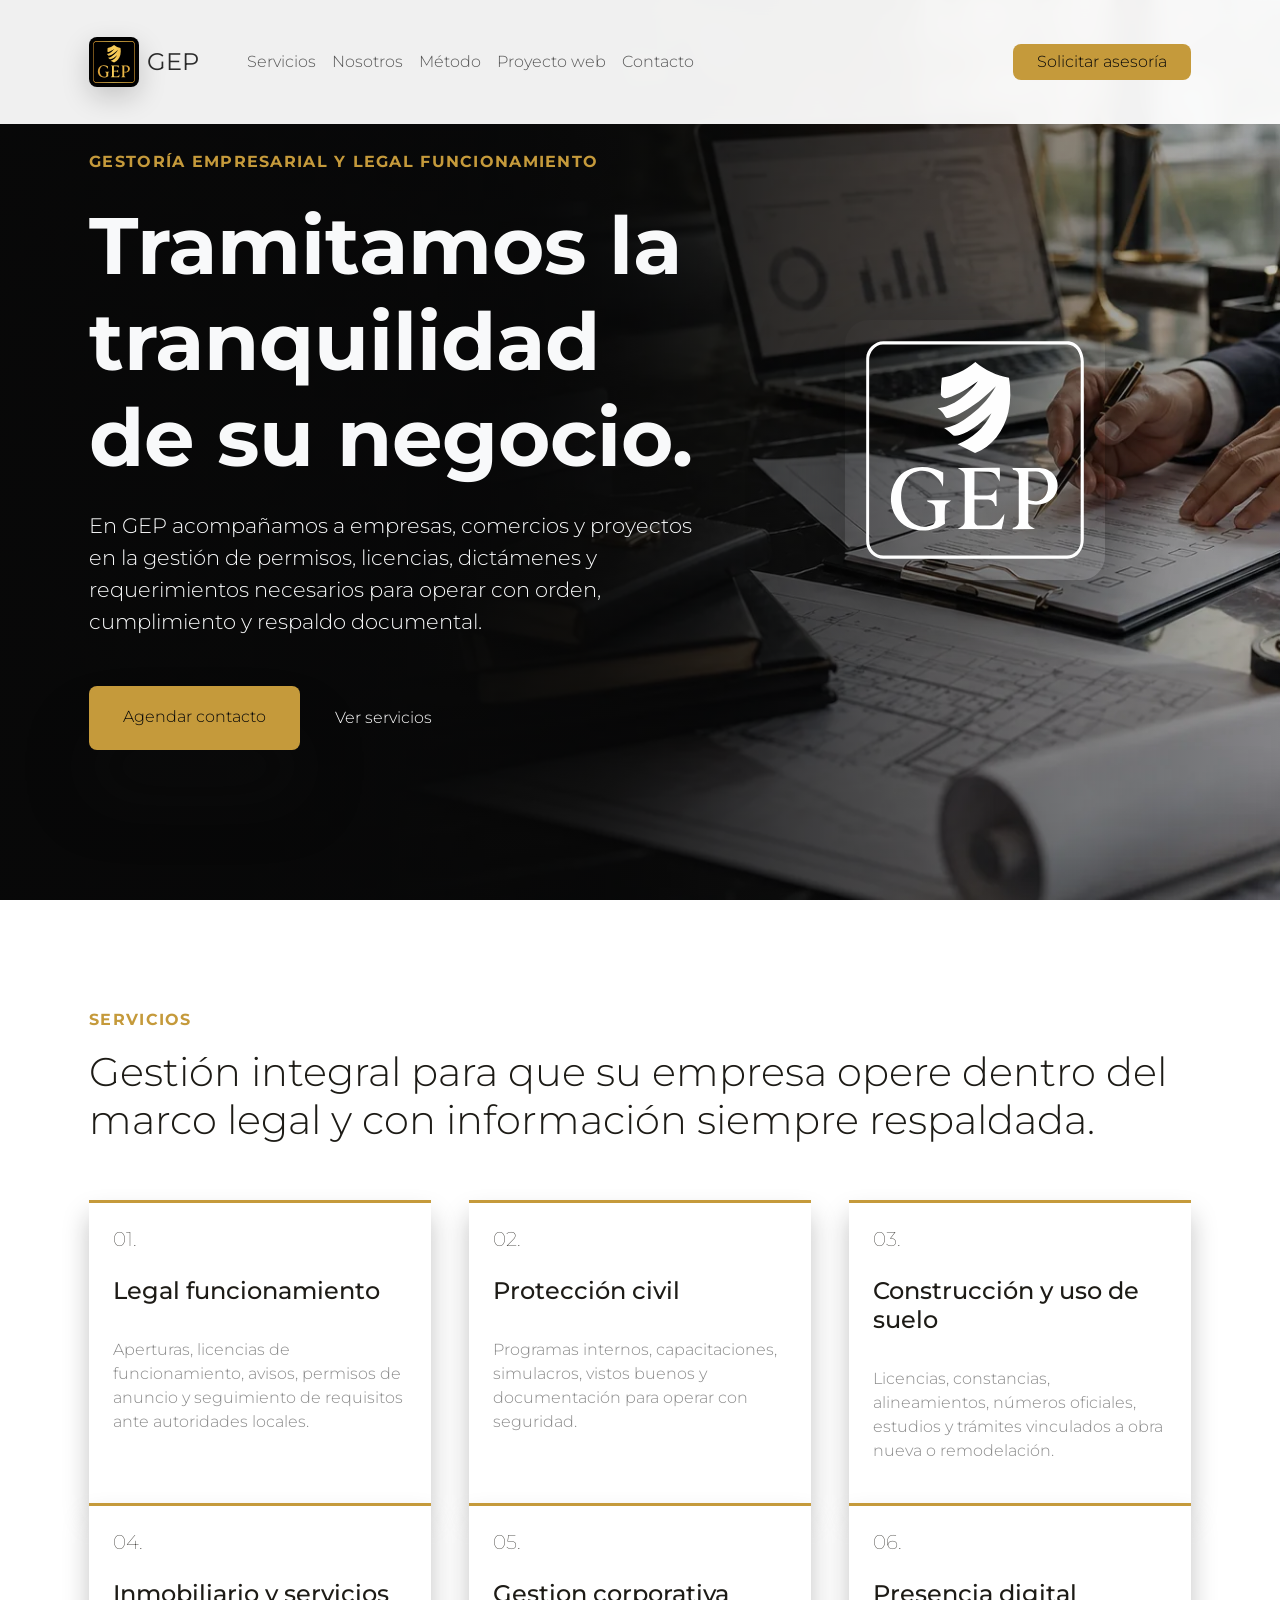
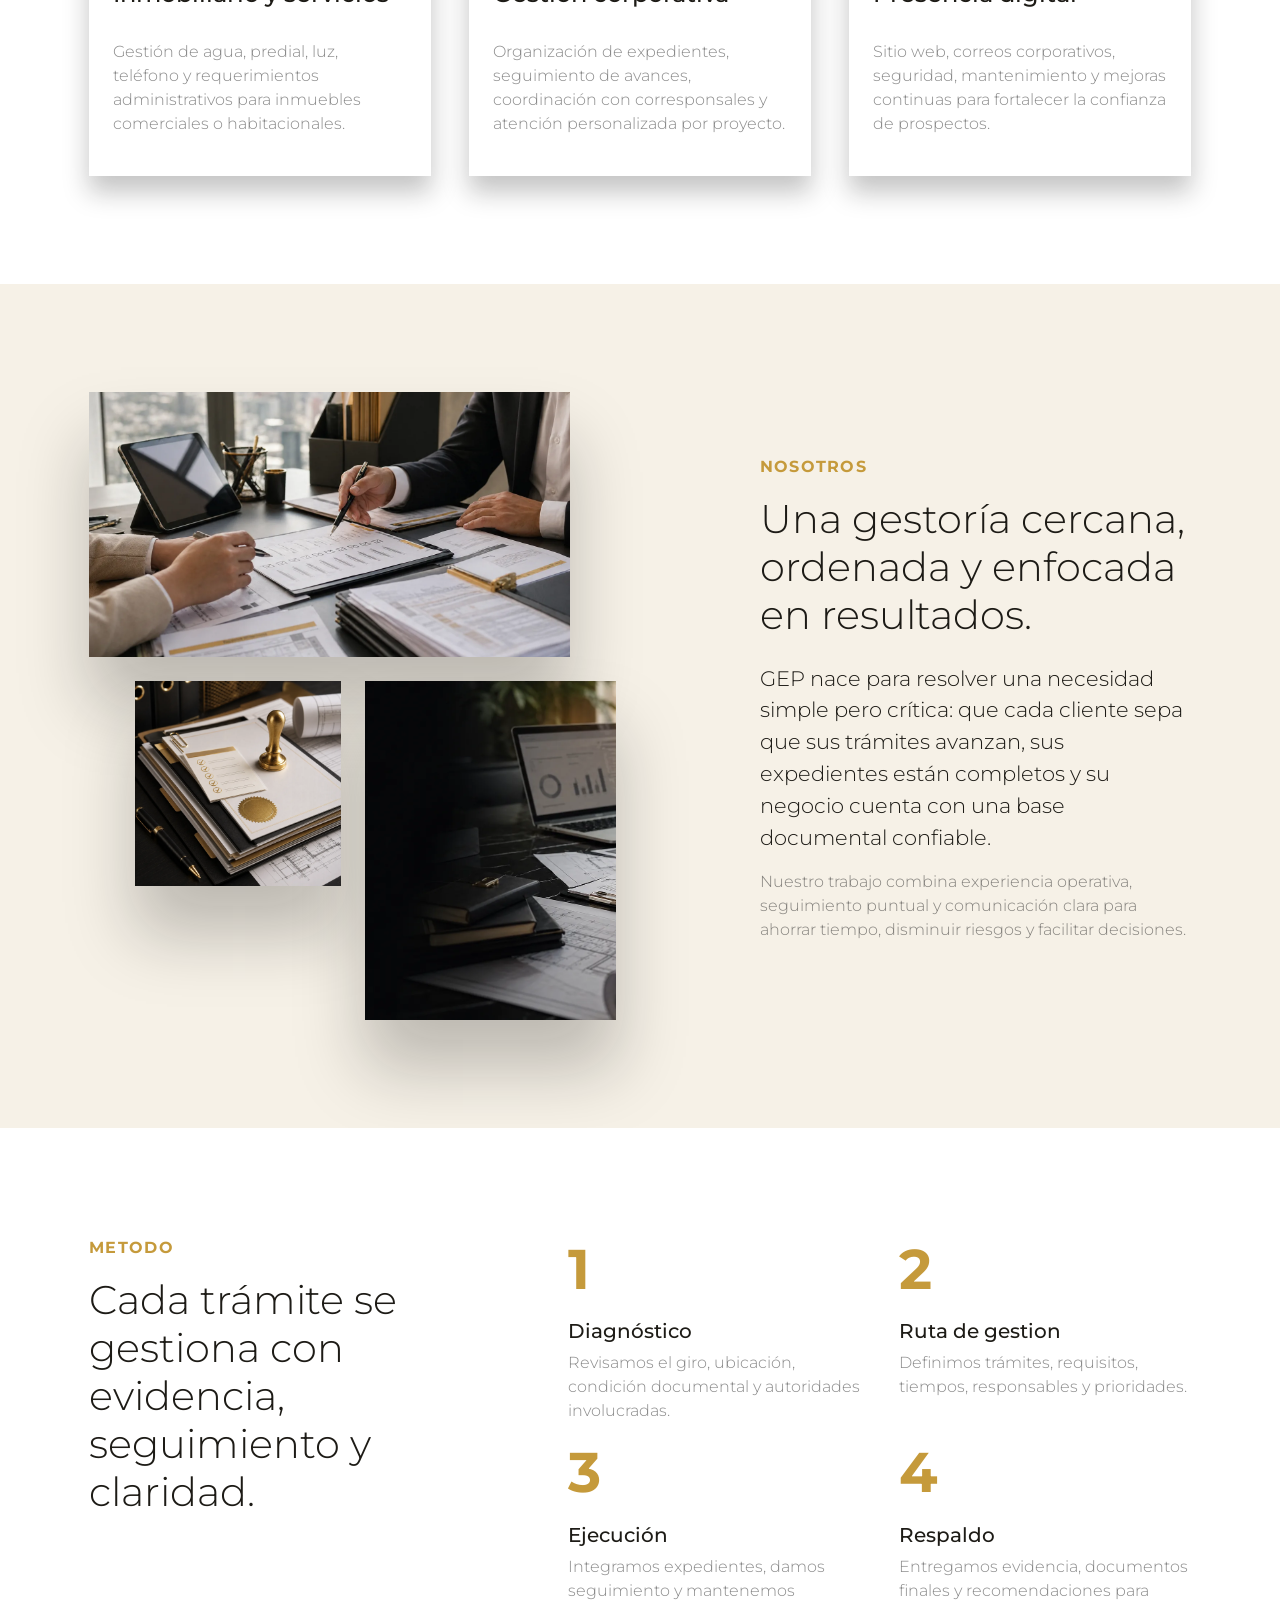
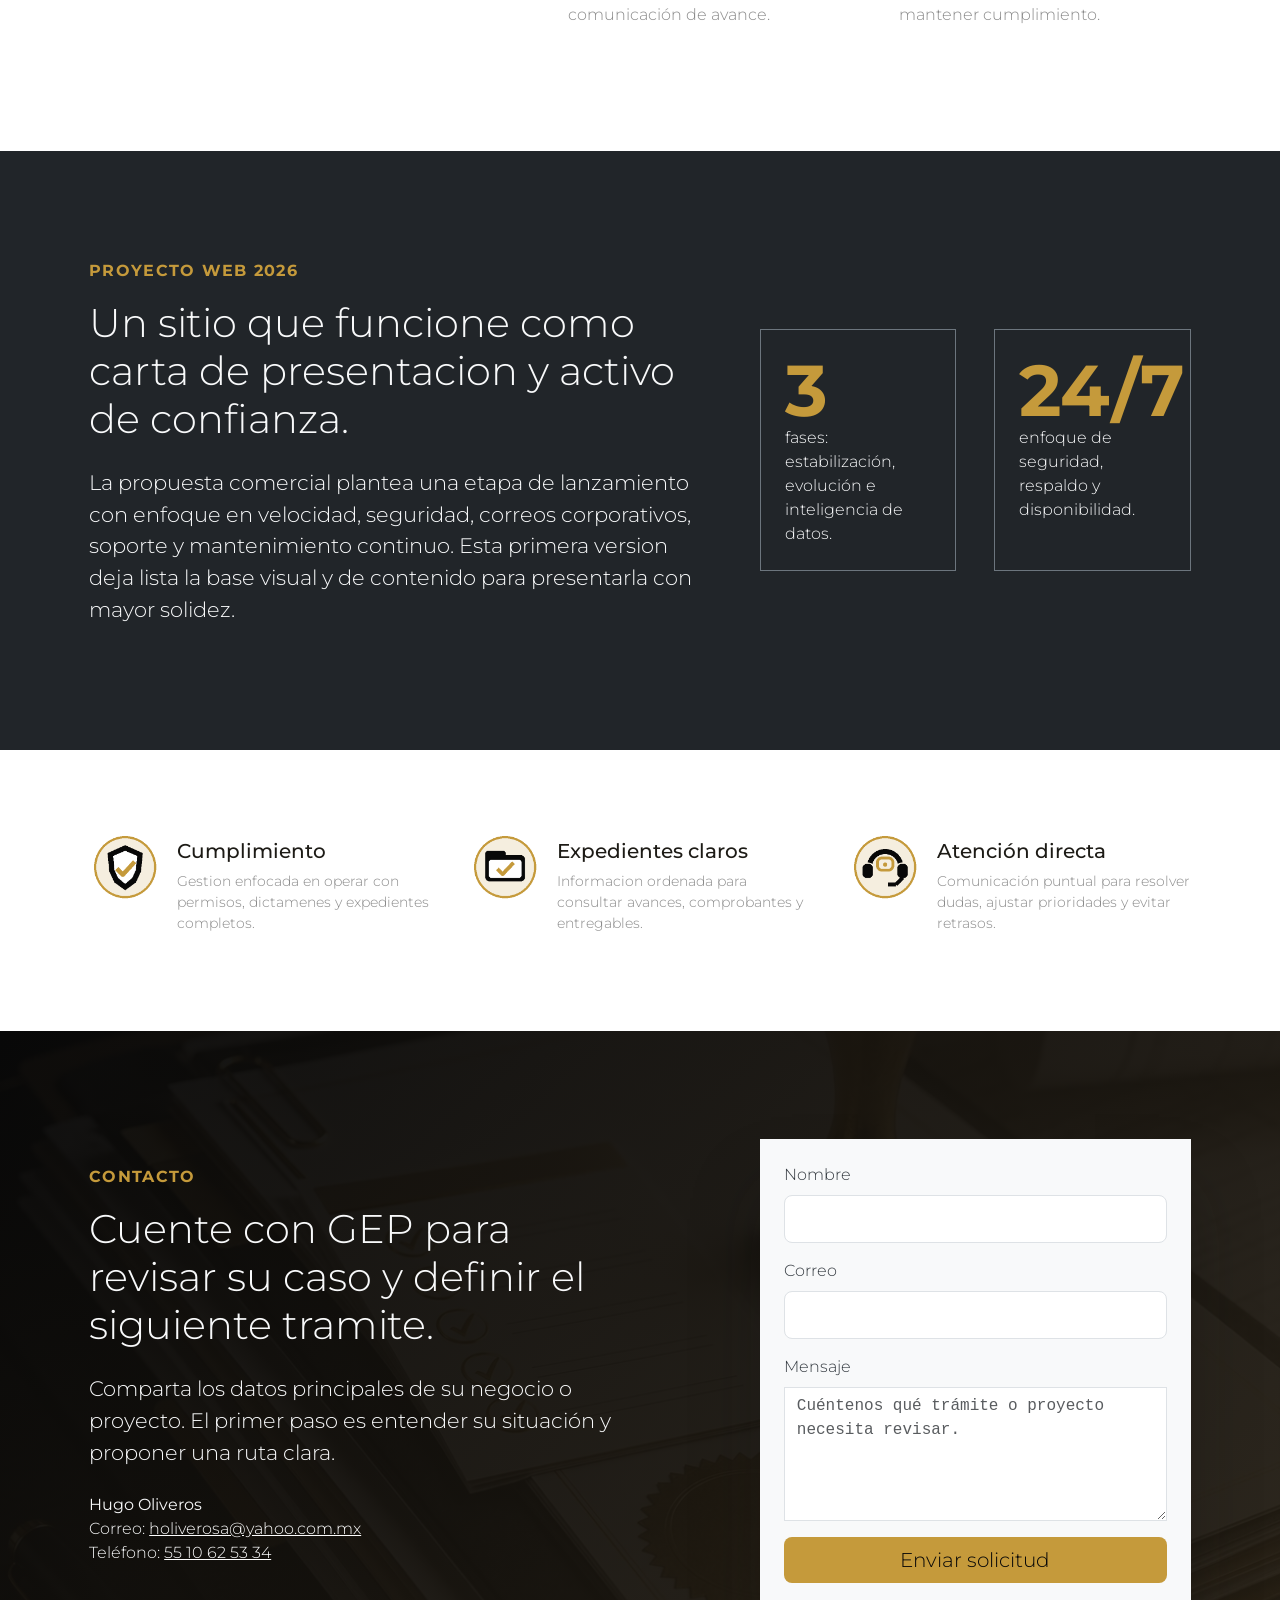
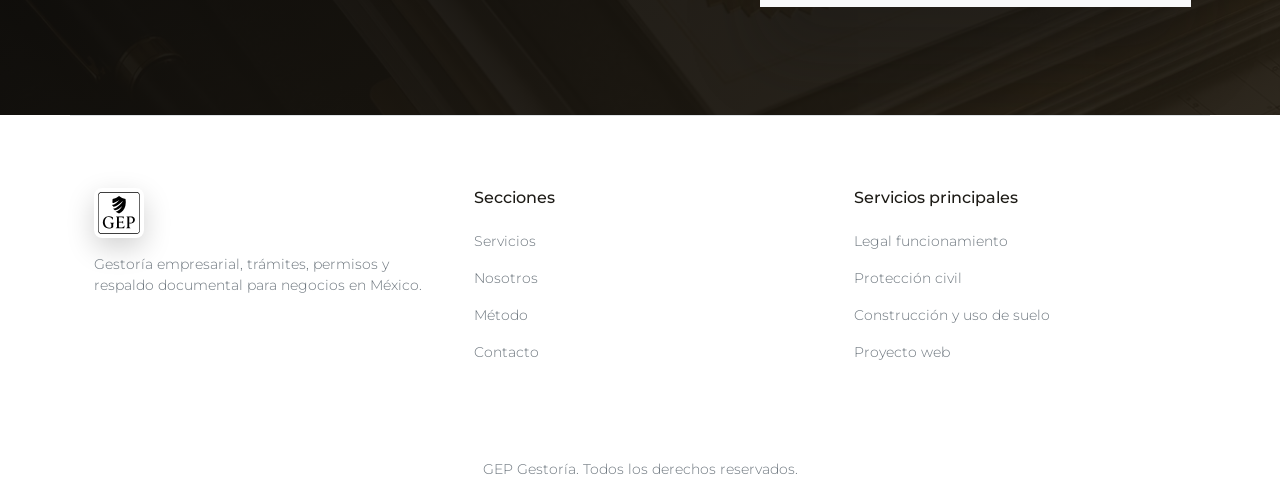
==== commit 39905a91: "hugofial" ====
--- a/index.html
+++ b/index.html
@@ -251,7 +251,7 @@
                             <h2 class="display-6 mb-4">Cuente con GEP para revisar su caso y definir el siguiente tramite.</h2>
                             <p class="lead text-white-50 mb-4">Comparta los datos principales de su negocio o proyecto. El primer paso es entender su situación y proponer una ruta clara.</p>
                             <address class="text-white-50"> <strong class="text-light">Hugo Oliveros</strong><br>
-                Correo: <a class="link-light" href="mailto:oespinosa360.oe@gmail.com">oespinosa360.oe@gmail.com</a><br>
+                Correo: <a class="link-light" href="mailto:holiverosa@yahoo.com.mx">holiverosa@yahoo.com.mx</a><br>
                 Teléfono: <a class="link-light" href="tel:+525510625334">55 10 62 53 34</a> </address>
                         </div>
                         <div class="col-lg-5" data-aos="fade-left">
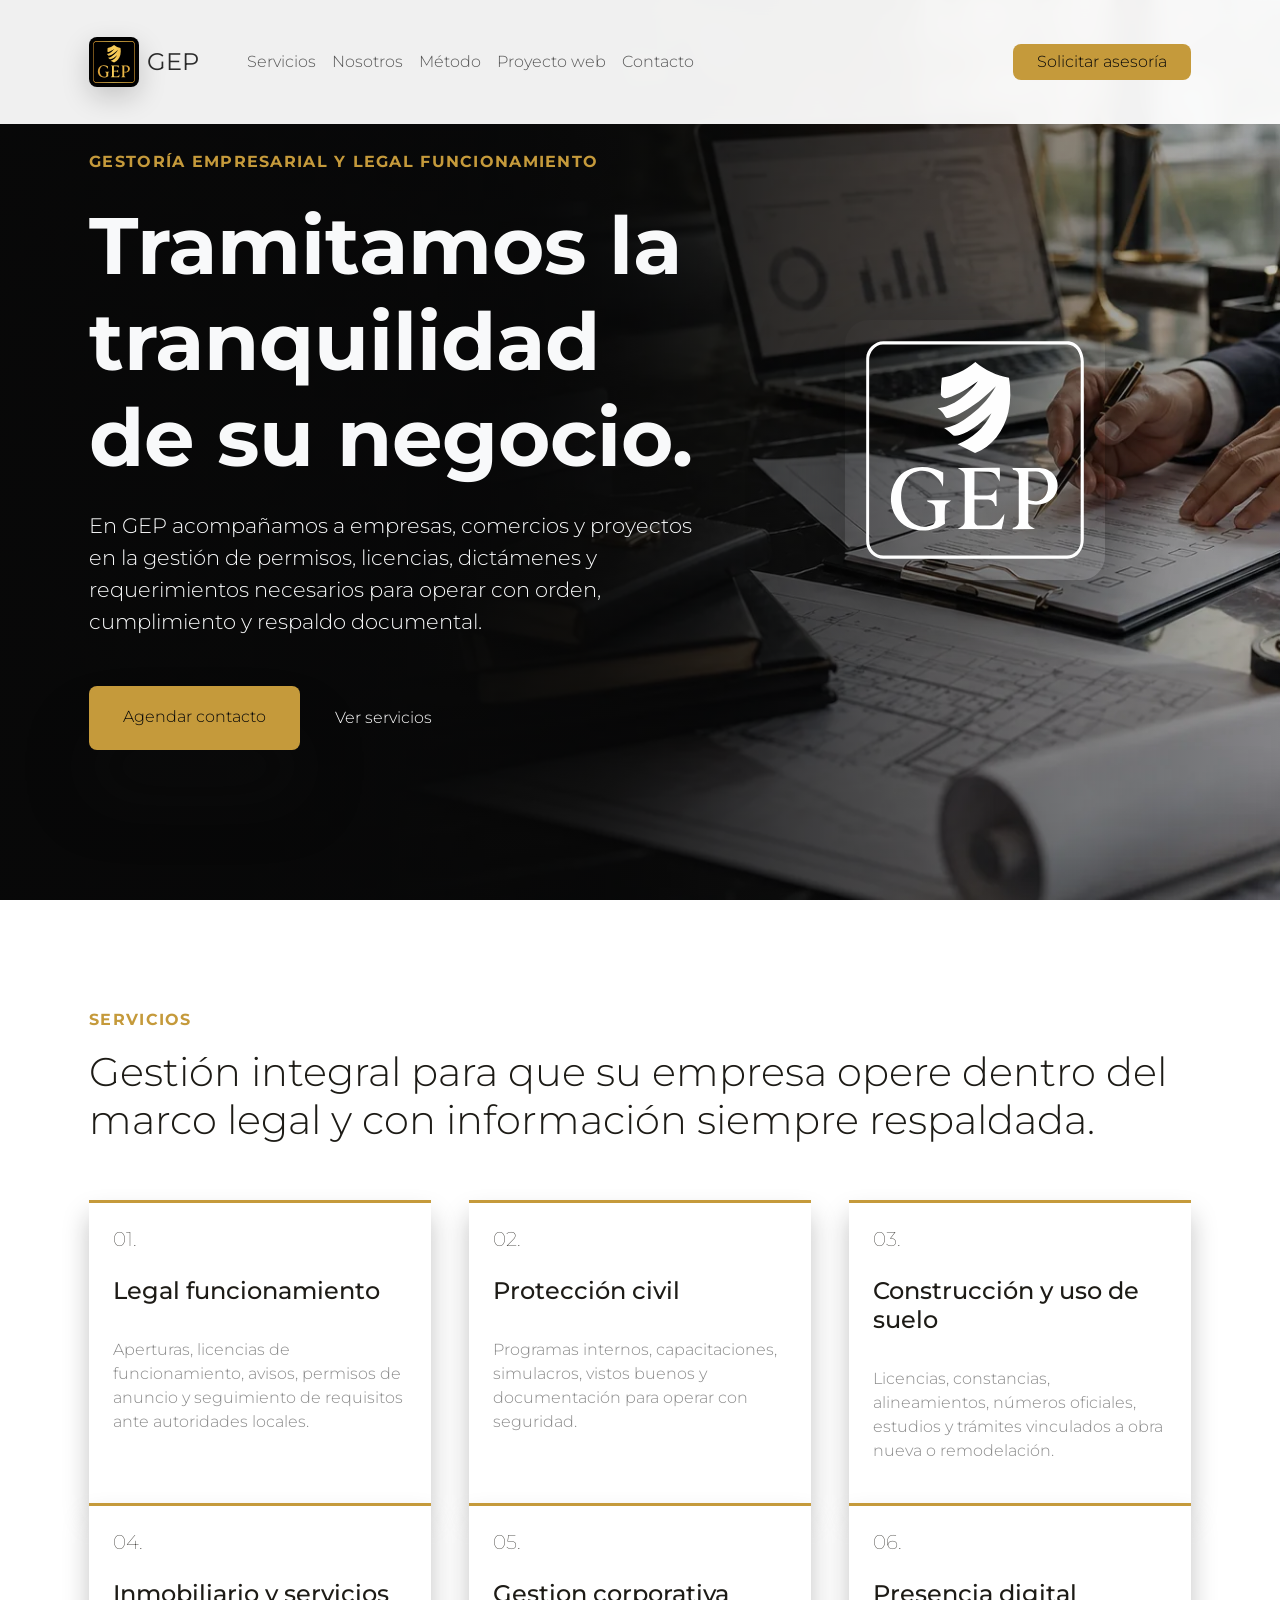
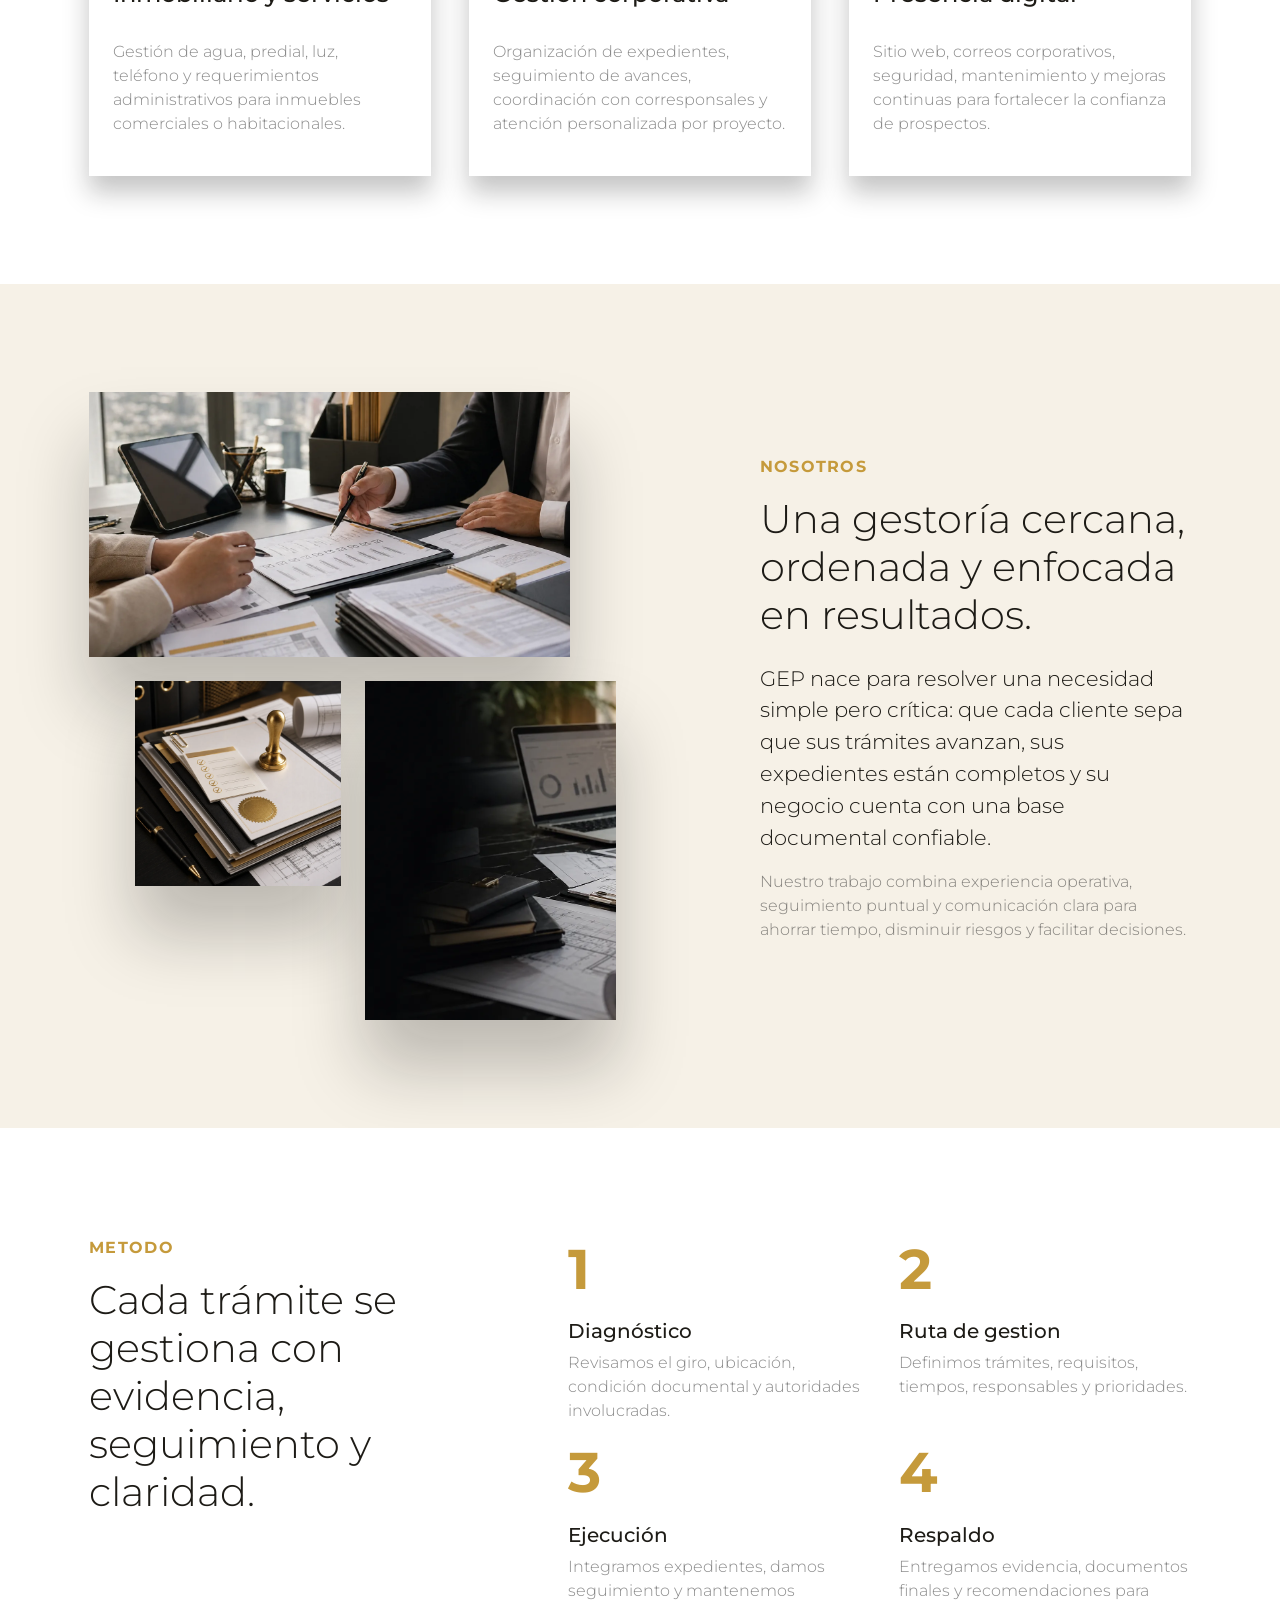
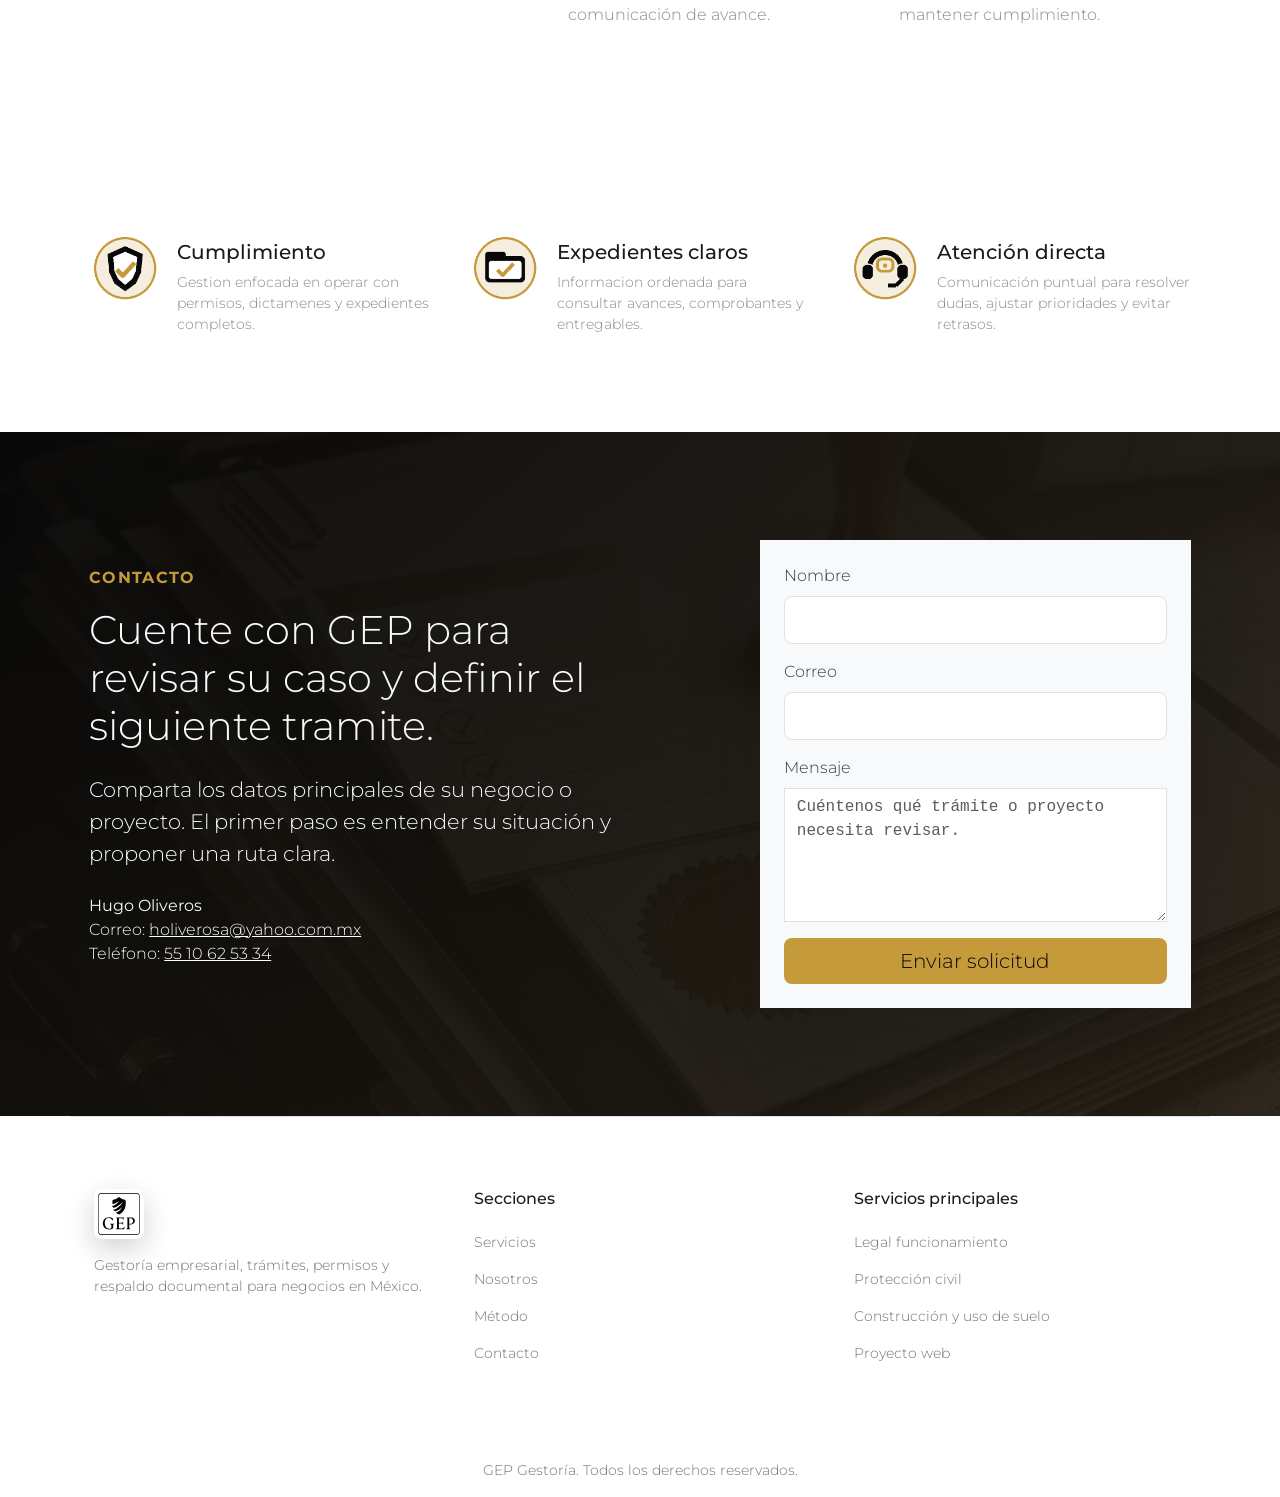
==== commit 9849b6db: "lol" ====
--- a/index.html
+++ b/index.html
@@ -29,27 +29,25 @@
     </head>
     <body data-bs-spy="scroll" data-bs-target="#navScroll">
         <nav id="navScroll" class="navbar navbar-expand-lg navbar-light fixed-top" tabindex="0">
-            <div class="container"><a class="navbar-brand d-flex align-items-center pe-4 fs-4" href="#top" aria-label="Inicio GEP"> <img src="img/Dorado.svg" class="brand-mark me-2" alt="Logotipo GEP"> <span class="fw-bolder">GEP</span> </a>
-                <button class="navbar-toggler" type="button" data-bs-toggle="collapse" data-bs-target="#navbarSupportedContent" aria-controls="navbarSupportedContent" aria-expanded="false" aria-label="Abrir navegacion"><span class="navbar-toggler-icon"></span>
+            <div class="container">
+                <a class="navbar-brand d-flex align-items-center pe-4 fs-4" href="#top" aria-label="Inicio GEP"> <img src="img/Dorado.svg" class="brand-mark me-2" alt="Logotipo GEP"> <span class="fw-bolder">GEP</span> </a>
+                <button class="navbar-toggler" type="button" data-bs-toggle="collapse" data-bs-target="#navbarSupportedContent" aria-controls="navbarSupportedContent" aria-expanded="false" aria-label="Abrir navegacion">
+                    <span class="navbar-toggler-icon"></span>
                 </button>
                 <div class="collapse navbar-collapse" id="navbarSupportedContent">
                     <ul class="navbar-nav me-auto mb-2 mb-lg-0">
-                        <li class="nav-item">
-                            <a class="nav-link" href="#servicios">Servicios</a>
-                        </li>
-                        <li class="nav-item">
-                            <a class="nav-link" href="#nosotros">Nosotros</a>
-                        </li>
-                        <li class="nav-item">
-                            <a class="nav-link" href="#metodo">Método</a>
-                        </li>
-                        <li class="nav-item">
-                            <a class="nav-link" href="#web">Proyecto web</a>
-                        </li>
-                        <li class="nav-item">
-                            <a class="nav-link" href="#contacto">Contacto</a>
-                        </li>
-                    </ul><a href="#contacto" class="btn btn-sm btn-gep px-4">Solicitar asesoría</a>
+                        <li class="nav-item"><a class="nav-link" href="#servicios">Servicios</a>
+                        </li>
+                        <li class="nav-item"><a class="nav-link" href="#nosotros">Nosotros</a>
+                        </li>
+                        <li class="nav-item"><a class="nav-link" href="#metodo">Método</a>
+                        </li>
+                        <li class="nav-item"><a class="nav-link" href="#web">Proyecto web</a>
+                        </li>
+                        <li class="nav-item"><a class="nav-link" href="#contacto">Contacto</a>
+                        </li>
+                    </ul>
+                    <a href="#contacto" class="btn btn-sm btn-gep px-4">Solicitar asesoría</a>
                 </div>
             </div>
         </nav>
@@ -61,7 +59,9 @@
                             <p class="section-kicker mb-4">Gestoría empresarial y legal funcionamiento</p>
                             <h1 class="display-1 fw-bold mb-4">Tramitamos la tranquilidad de su negocio.</h1>
                             <p class="lead text-white-50 mb-5">En GEP acompañamos a empresas, comercios y proyectos en la gestión de permisos, licencias, dictámenes y requerimientos necesarios para operar con orden, cumplimiento y respaldo documental.</p>
-                            <div class="d-flex flex-wrap gap-3"><a href="#contacto" class="btn btn-gep btn-xl shadow">Agendar contacto</a><a href="#servicios" class="btn btn-outline-light btn-xl">Ver servicios</a>
+                            <div class="d-flex flex-wrap gap-3">
+                                <a href="#contacto" class="btn btn-gep btn-xl shadow">Agendar contacto</a>
+                                <a href="#servicios" class="btn btn-outline-light btn-xl">Ver servicios</a>
                             </div>
                         </div>
                         <div class="col-12 col-lg-5 text-center" data-aos="fade-left">
@@ -80,37 +80,43 @@
                     </div>
                     <div class="row g-4">
                         <div class="col-md-6 col-lg-4" data-aos="fade-up">
-                            <div class="service-card p-4 bg-white shadow-sm"><span class="h5 fw-lighter">01.</span>
+                            <div class="service-card p-4 bg-white shadow-sm">
+                                <span class="h5 fw-lighter">01.</span>
                                 <h3 class="h4 py-4">Legal funcionamiento</h3>
                                 <p class="text-black-50">Aperturas, licencias de funcionamiento, avisos, permisos de anuncio y seguimiento de requisitos ante autoridades locales.</p>
                             </div>
                         </div>
                         <div class="col-md-6 col-lg-4" data-aos="fade-up" data-aos-delay="100">
-                            <div class="service-card p-4 bg-white shadow-sm"><span class="h5 fw-lighter">02.</span>
+                            <div class="service-card p-4 bg-white shadow-sm">
+                                <span class="h5 fw-lighter">02.</span>
                                 <h3 class="h4 py-4">Protección civil</h3>
                                 <p class="text-black-50">Programas internos, capacitaciones, simulacros, vistos buenos y documentación para operar con seguridad.</p>
                             </div>
                         </div>
                         <div class="col-md-6 col-lg-4" data-aos="fade-up" data-aos-delay="200">
-                            <div class="service-card p-4 bg-white shadow-sm"><span class="h5 fw-lighter">03.</span>
+                            <div class="service-card p-4 bg-white shadow-sm">
+                                <span class="h5 fw-lighter">03.</span>
                                 <h3 class="h4 py-4">Construcción y uso de suelo</h3>
                                 <p class="text-black-50">Licencias, constancias, alineamientos, números oficiales, estudios y trámites vinculados a obra nueva o remodelación.</p>
                             </div>
                         </div>
                         <div class="col-md-6 col-lg-4" data-aos="fade-up">
-                            <div class="service-card p-4 bg-white shadow-sm"><span class="h5 fw-lighter">04.</span>
+                            <div class="service-card p-4 bg-white shadow-sm">
+                                <span class="h5 fw-lighter">04.</span>
                                 <h3 class="h4 py-4">Inmobiliario y servicios</h3>
                                 <p class="text-black-50">Gestión de agua, predial, luz, teléfono y requerimientos administrativos para inmuebles comerciales o habitacionales.</p>
                             </div>
                         </div>
                         <div class="col-md-6 col-lg-4" data-aos="fade-up" data-aos-delay="100">
-                            <div class="service-card p-4 bg-white shadow-sm"><span class="h5 fw-lighter">05.</span>
+                            <div class="service-card p-4 bg-white shadow-sm">
+                                <span class="h5 fw-lighter">05.</span>
                                 <h3 class="h4 py-4">Gestion corporativa</h3>
                                 <p class="text-black-50">Organización de expedientes, seguimiento de avances, coordinación con corresponsales y atención personalizada por proyecto.</p>
                             </div>
                         </div>
                         <div class="col-md-6 col-lg-4" data-aos="fade-up" data-aos-delay="200">
-                            <div class="service-card p-4 bg-white shadow-sm"><span class="h5 fw-lighter">06.</span>
+                            <div class="service-card p-4 bg-white shadow-sm">
+                                <span class="h5 fw-lighter">06.</span>
                                 <h3 class="h4 py-4">Presencia digital</h3>
                                 <p class="text-black-50">Sitio web, correos corporativos, seguridad, mantenimiento y mejoras continuas para fortalecer la confianza de prospectos.</p>
                             </div>
@@ -171,33 +177,6 @@
                                     <div class="display-4 fw-bold text-gold">4</div>
                                     <h3 class="h5 mt-3">Respaldo</h3>
                                     <p class="text-black-50">Entregamos evidencia, documentos finales y recomendaciones para mantener cumplimiento.</p>
-                                </div>
-                            </div>
-                        </div>
-                    </div>
-                </div>
-            </section>
-            <section class="py-vh-5 bg-gray-900 text-light w-100 overflow-hidden" id="web">
-                <div class="container">
-                    <div class="row align-items-center g-5">
-                        <div class="col-lg-7" data-aos="fade-right">
-                            <p class="section-kicker">Proyecto web 2026</p>
-                            <h2 class="display-6 mb-4">Un sitio que funcione como carta de presentacion y activo de confianza.</h2>
-                            <p class="lead text-white-50">La propuesta comercial plantea una etapa de lanzamiento con enfoque en velocidad, seguridad, correos corporativos, soporte y mantenimiento continuo. Esta primera version deja lista la base visual y de contenido para presentarla con mayor solidez.</p>
-                        </div>
-                        <div class="col-lg-5" data-aos="fade-left">
-                            <div class="row g-3">
-                                <div class="col-6">
-                                    <div class="p-4 border border-secondary h-100">
-                                        <div class="metric fw-bold text-gold">3</div>
-                                        <p class="mb-0 text-white-50">fases: estabilización, evolución e inteligencia de datos.</p>
-                                    </div>
-                                </div>
-                                <div class="col-6">
-                                    <div class="p-4 border border-secondary h-100">
-                                        <div class="metric fw-bold text-gold">24/7</div>
-                                        <p class="mb-0 text-white-50">enfoque de seguridad, respaldo y disponibilidad.</p>
-                                    </div>
                                 </div>
                             </div>
                         </div>
@@ -286,34 +265,26 @@
                     <div class="col-12 col-lg-4 p-4">
                         <h3 class="h6 mb-3">Secciones</h3>
                         <ul class="nav flex-column">
-                            <li class="nav-item">
-                                <a class="nav-link link-secondary ps-0" href="#servicios">Servicios</a>
-                            </li>
-                            <li class="nav-item">
-                                <a class="nav-link link-secondary ps-0" href="#nosotros">Nosotros</a>
-                            </li>
-                            <li class="nav-item">
-                                <a class="nav-link link-secondary ps-0" href="#metodo">Método</a>
-                            </li>
-                            <li class="nav-item">
-                                <a class="nav-link link-secondary ps-0" href="#contacto">Contacto</a>
+                            <li class="nav-item"><a class="nav-link link-secondary ps-0" href="#servicios">Servicios</a>
+                            </li>
+                            <li class="nav-item"><a class="nav-link link-secondary ps-0" href="#nosotros">Nosotros</a>
+                            </li>
+                            <li class="nav-item"><a class="nav-link link-secondary ps-0" href="#metodo">Método</a>
+                            </li>
+                            <li class="nav-item"><a class="nav-link link-secondary ps-0" href="#contacto">Contacto</a>
                             </li>
                         </ul>
                     </div>
                     <div class="col-12 col-lg-4 p-4">
                         <h3 class="h6 mb-3">Servicios principales</h3>
                         <ul class="nav flex-column">
-                            <li class="nav-item">
-                                <a class="nav-link link-secondary ps-0" href="#servicios">Legal funcionamiento</a>
-                            </li>
-                            <li class="nav-item">
-                                <a class="nav-link link-secondary ps-0" href="#servicios">Protección civil</a>
-                            </li>
-                            <li class="nav-item">
-                                <a class="nav-link link-secondary ps-0" href="#servicios">Construcción y uso de suelo</a>
-                            </li>
-                            <li class="nav-item">
-                                <a class="nav-link link-secondary ps-0" href="#web">Proyecto web</a>
+                            <li class="nav-item"><a class="nav-link link-secondary ps-0" href="#servicios">Legal funcionamiento</a>
+                            </li>
+                            <li class="nav-item"><a class="nav-link link-secondary ps-0" href="#servicios">Protección civil</a>
+                            </li>
+                            <li class="nav-item"><a class="nav-link link-secondary ps-0" href="#servicios">Construcción y uso de suelo</a>
+                            </li>
+                            <li class="nav-item"><a class="nav-link link-secondary ps-0" href="#web">Proyecto web</a>
                             </li>
                         </ul>
                     </div>
